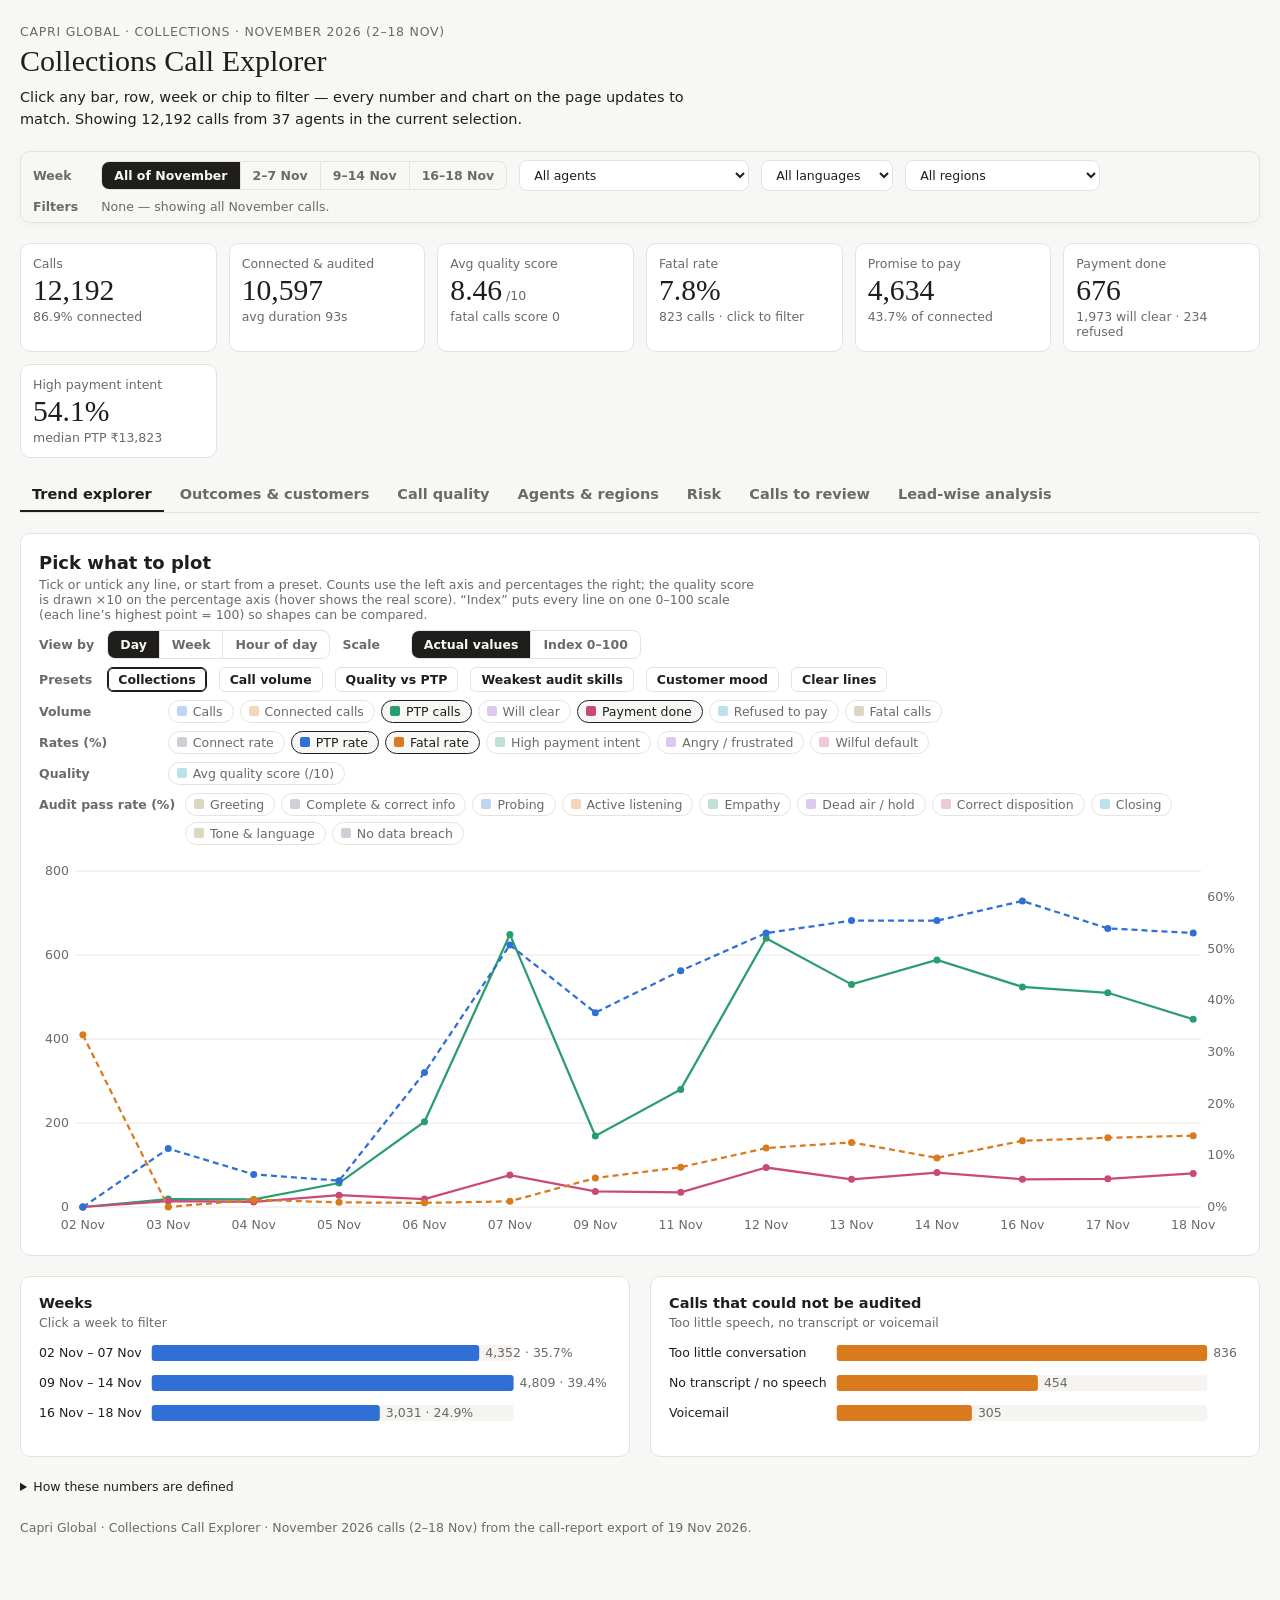
==== index.html @ de91ff83 "Add Capri Global Collections Call Explorer" ====
<!doctype html>
<html lang="en-IN">
<head>
<meta charset="utf-8">
<meta name="viewport" content="width=device-width, initial-scale=1, viewport-fit=cover">
<title>Capri Global – Collections Call Explorer (Nov 2026)</title>
<link rel="icon" href="data:image/svg+xml,<svg xmlns=%22http://www.w3.org/2000/svg%22 viewBox=%220 0 100 100%22><text y=%22.9em%22 font-size=%2290%22>📞</text></svg>">
<link rel="stylesheet" href="theme.css">
<link rel="stylesheet" href="styles.css">
</head>
<body>
<div id="dash-root">
<div class="cg">
<header class="cg-head" id="top">
  <div class="cg-eyebrow">Capri Global · Collections · November 2026 (2–18 Nov)</div>
  <h1 class="cg-title">Collections Call Explorer</h1>
  <p class="cg-lede" id="lede">Click any bar, row, week or chip to filter — every number and chart on the page updates to match. Showing <span class="dash-skeleton" data-draw="val" data-source="kpis" data-field="calls" data-fmt="int" data-row="0"></span> calls from <span class="dash-skeleton" data-draw="val" data-source="kpis" data-field="agents" data-fmt="int" data-row="0"></span> agents in the current selection.</p>
</header>

<div class="cg-filters" id="filters">
  <div class="cg-frow">
    <span class="cg-flabel">Week</span>
    <div class="cg-seg" role="group" aria-label="Week" data-seg="week"><button type="button" data-v="" aria-pressed="false">All of November</button><button type="button" data-v="02 Nov – 07 Nov" aria-pressed="false">2–7 Nov</button><button type="button" data-v="09 Nov – 14 Nov" aria-pressed="false">9–14 Nov</button><button type="button" data-v="16 Nov – 18 Nov" aria-pressed="false">16–18 Nov</button></div>
    <select class="dash-select" data-draw="opts" data-dim="agent" data-all="All agents" data-source="options" aria-label="Agent"></select>
    <select class="dash-select" data-draw="opts" data-dim="lang" data-all="All languages" data-source="options" aria-label="Language"></select>
    <select class="dash-select" data-draw="opts" data-dim="region" data-all="All regions" data-source="options" aria-label="Region"></select>
  </div>
  <div class="cg-frow cg-active" id="active-filters">
    <span class="cg-flabel">Filters</span>
    <span class="cg-nofilter">None — showing all November calls.</span>
    <span class="cg-chips" data-draw="chips"></span>
    <button type="button" class="cg-linkbtn" data-clear hidden>Clear all</button>
  </div>
</div>

<div class="cg-kpis" id="kpis">
  <div class="cg-kpi" id="k-calls"><span class="cg-kpi-l">Calls</span><span class="cg-kpi-v"><span class="dash-skeleton" data-draw="val" data-source="kpis" data-field="calls" data-fmt="int" data-row="0"></span></span><span class="cg-kpi-s"><span class="dash-skeleton" data-draw="val" data-source="kpis" data-field="connect_rate" data-fmt="pct" data-row="0"></span> connected</span></div>
  <div class="cg-kpi" id="k-conn"><span class="cg-kpi-l">Connected &amp; audited</span><span class="cg-kpi-v"><span class="dash-skeleton" data-draw="val" data-source="kpis" data-field="connected" data-fmt="int" data-row="0"></span></span><span class="cg-kpi-s">avg duration <span class="dash-skeleton" data-draw="val" data-source="kpis" data-field="avg_duration_sec" data-fmt="sec" data-row="0"></span></span></div>
  <div class="cg-kpi" id="k-score"><span class="cg-kpi-l">Avg quality score</span><span class="cg-kpi-v"><span class="dash-skeleton" data-draw="val" data-source="kpis" data-field="avg_score" data-fmt="score" data-row="0"></span><small> /10</small></span><span class="cg-kpi-s">fatal calls score 0</span></div>
  <button class="cg-kpi" id="k-fatal" data-toggle-flag="f_fatal" type="button" aria-pressed="false"><span class="cg-kpi-l">Fatal rate</span><span class="cg-kpi-v"><span class="dash-skeleton" data-draw="val" data-source="kpis" data-field="fatal_rate" data-fmt="pct" data-row="0"></span></span><span class="cg-kpi-s"><span class="dash-skeleton" data-draw="val" data-source="kpis" data-field="fatal_calls" data-fmt="int" data-row="0"></span> calls · click to filter</span></button>
  <div class="cg-kpi" id="k-ptp"><span class="cg-kpi-l">Promise to pay</span><span class="cg-kpi-v"><span class="dash-skeleton" data-draw="val" data-source="kpis" data-field="ptp_calls" data-fmt="int" data-row="0"></span></span><span class="cg-kpi-s"><span class="dash-skeleton" data-draw="val" data-source="kpis" data-field="ptp_rate" data-fmt="pct" data-row="0"></span> of connected</span></div>
  <div class="cg-kpi" id="k-paid"><span class="cg-kpi-l">Payment done</span><span class="cg-kpi-v"><span class="dash-skeleton" data-draw="val" data-source="kpis" data-field="payment_done" data-fmt="int" data-row="0"></span></span><span class="cg-kpi-s"><span class="dash-skeleton" data-draw="val" data-source="kpis" data-field="will_clear" data-fmt="int" data-row="0"></span> will clear · <span class="dash-skeleton" data-draw="val" data-source="kpis" data-field="refused" data-fmt="int" data-row="0"></span> refused</span></div>
  <div class="cg-kpi" id="k-intent"><span class="cg-kpi-l">High payment intent</span><span class="cg-kpi-v"><span class="dash-skeleton" data-draw="val" data-source="kpis" data-field="high_intent_pct" data-fmt="pct" data-row="0"></span></span><span class="cg-kpi-s">median PTP <span class="dash-skeleton" data-draw="val" data-source="kpis" data-field="median_ptp_amount" data-fmt="inr" data-row="0"></span></span></div>
</div>

<nav class="cg-tabs" role="tablist" aria-label="Explorer sections">
  <button class="cg-tab" role="tab" aria-controls="trend" aria-selected="true">Trend explorer</button>
  <button class="cg-tab" role="tab" aria-controls="customers" aria-selected="false">Outcomes &amp; customers</button>
  <button class="cg-tab" role="tab" aria-controls="quality" aria-selected="false">Call quality</button>
  <button class="cg-tab" role="tab" aria-controls="agents" aria-selected="false">Agents &amp; regions</button>
  <button class="cg-tab" role="tab" aria-controls="risk" aria-selected="false">Risk</button>
  <button class="cg-tab" role="tab" aria-controls="calls" aria-selected="false">Calls to review</button>
  <button class="cg-tab" role="tab" aria-controls="leads" aria-selected="false">Lead-wise analysis</button>
</nav>

<section class="cg-sec" id="trend" role="tabpanel">
  <div class="cg-card" id="trend-card">
    <h2 class="cg-h2">Pick what to plot</h2>
    <p class="cg-sub">Tick or untick any line, or start from a preset. Counts use the left axis and percentages the right; the quality score is drawn ×10 on the percentage axis (hover shows the real score). “Index” puts every line on one 0–100 scale (each line’s highest point = 100) so shapes can be compared.</p>
    <div class="cg-ctl">
      <span class="cg-flabel">View by</span><div class="cg-seg" role="group" aria-label="View by" data-seg="grain"><button type="button" data-v="day" aria-pressed="false">Day</button><button type="button" data-v="week" aria-pressed="false">Week</button><button type="button" data-v="hour" aria-pressed="false">Hour of day</button></div>
      <span class="cg-flabel">Scale</span><div class="cg-seg" role="group" aria-label="Scale" data-seg="scale"><button type="button" data-v="actual" aria-pressed="false">Actual values</button><button type="button" data-v="index" aria-pressed="false">Index 0–100</button></div>
    </div>
    <div class="cg-presets" id="presets">
      <span class="cg-flabel">Presets</span>
      <button type="button" class="cg-linkbtn" data-preset="collections" aria-pressed="true">Collections</button>
      <button type="button" class="cg-linkbtn" data-preset="volume" aria-pressed="false">Call volume</button>
      <button type="button" class="cg-linkbtn" data-preset="quality" aria-pressed="false">Quality vs PTP</button>
      <button type="button" class="cg-linkbtn" data-preset="softskills" aria-pressed="false">Weakest audit skills</button>
      <button type="button" class="cg-linkbtn" data-preset="customer" aria-pressed="false">Customer mood</button>
      <button type="button" class="cg-linkbtn" data-preset="" aria-pressed="false">Clear lines</button>
    </div>
    <div class="cg-toggles" id="series">
<div class="cg-tg"><b>Volume</b><div class="cg-tg-items"><label class="cg-tgl"><input type="checkbox" data-s="calls"><i class="cg-sw" data-s="calls"></i>Calls</label><label class="cg-tgl"><input type="checkbox" data-s="connected"><i class="cg-sw" data-s="connected"></i>Connected calls</label><label class="cg-tgl on"><input type="checkbox" data-s="ptp_calls" checked><i class="cg-sw" data-s="ptp_calls"></i>PTP calls</label><label class="cg-tgl"><input type="checkbox" data-s="will_clear"><i class="cg-sw" data-s="will_clear"></i>Will clear</label><label class="cg-tgl on"><input type="checkbox" data-s="payment_done" checked><i class="cg-sw" data-s="payment_done"></i>Payment done</label><label class="cg-tgl"><input type="checkbox" data-s="refused"><i class="cg-sw" data-s="refused"></i>Refused to pay</label><label class="cg-tgl"><input type="checkbox" data-s="fatal_calls"><i class="cg-sw" data-s="fatal_calls"></i>Fatal calls</label></div></div>
<div class="cg-tg"><b>Rates (%)</b><div class="cg-tg-items"><label class="cg-tgl"><input type="checkbox" data-s="connect_rate"><i class="cg-sw" data-s="connect_rate"></i>Connect rate</label><label class="cg-tgl on"><input type="checkbox" data-s="ptp_rate" checked><i class="cg-sw" data-s="ptp_rate"></i>PTP rate</label><label class="cg-tgl on"><input type="checkbox" data-s="fatal_rate" checked><i class="cg-sw" data-s="fatal_rate"></i>Fatal rate</label><label class="cg-tgl"><input type="checkbox" data-s="high_intent_pct"><i class="cg-sw" data-s="high_intent_pct"></i>High payment intent</label><label class="cg-tgl"><input type="checkbox" data-s="angry_pct"><i class="cg-sw" data-s="angry_pct"></i>Angry / frustrated</label><label class="cg-tgl"><input type="checkbox" data-s="wilful_pct"><i class="cg-sw" data-s="wilful_pct"></i>Wilful default</label></div></div>
<div class="cg-tg"><b>Quality</b><div class="cg-tg-items"><label class="cg-tgl"><input type="checkbox" data-s="avg_score"><i class="cg-sw" data-s="avg_score"></i>Avg quality score (/10)</label></div></div>
<div class="cg-tg"><b>Audit pass rate (%)</b><div class="cg-tg-items"><label class="cg-tgl"><input type="checkbox" data-s="p_greet"><i class="cg-sw" data-s="p_greet"></i>Greeting</label><label class="cg-tgl"><input type="checkbox" data-s="p_info"><i class="cg-sw" data-s="p_info"></i>Complete &amp; correct info</label><label class="cg-tgl"><input type="checkbox" data-s="p_probe"><i class="cg-sw" data-s="p_probe"></i>Probing</label><label class="cg-tgl"><input type="checkbox" data-s="p_listen"><i class="cg-sw" data-s="p_listen"></i>Active listening</label><label class="cg-tgl"><input type="checkbox" data-s="p_empathy"><i class="cg-sw" data-s="p_empathy"></i>Empathy</label><label class="cg-tgl"><input type="checkbox" data-s="p_hold"><i class="cg-sw" data-s="p_hold"></i>Dead air / hold</label><label class="cg-tgl"><input type="checkbox" data-s="p_dispo"><i class="cg-sw" data-s="p_dispo"></i>Correct disposition</label><label class="cg-tgl"><input type="checkbox" data-s="p_closing"><i class="cg-sw" data-s="p_closing"></i>Closing</label><label class="cg-tgl"><input type="checkbox" data-s="p_tone"><i class="cg-sw" data-s="p_tone"></i>Tone &amp; language</label><label class="cg-tgl"><input type="checkbox" data-s="p_datasec"><i class="cg-sw" data-s="p_datasec"></i>No data breach</label></div></div>
    </div>
    <div class="cg-chart cg-xl" data-draw="trend" data-source="trend" style="min-height:380px"></div>
  </div>
  <div class="cg-grid2">
    <div class="cg-card" id="c-week"><h3 class="cg-h3">Weeks</h3><p class=cg-sub>Click a week to filter</p><div class="cg-chart" style="min-height:100px" data-draw="cbar" data-source="by_week" data-dim="week" data-sort="key" data-mgroup="bm" data-aria="Bar chart by week"></div></div>
    <div class="cg-card" id="c-unanalysed"><h3 class="cg-h3">Calls that could not be audited</h3><p class=cg-sub>Too little speech, no transcript or voicemail</p><div class="cg-chart" style="min-height:100px" data-draw="cbar" data-source="unanalysed" data-dim="none" data-label="reason" data-key="reason" data-share="no" data-tip="calls:int:Calls" data-color="1" data-aria="Bar chart of unanalysable calls"></div></div>
  </div>
</section>

<section class="cg-sec" id="customers" role="tabpanel" hidden>
  <div class="cg-ctl"><span class="cg-flabel">Show bars as</span><div class="cg-seg" role="group" aria-label="Measure" data-seg="bm"><button type="button" data-v="calls" aria-pressed="false">Calls</button><button type="button" data-v="ptp_rate" aria-pressed="false">PTP rate</button><button type="button" data-v="fatal_rate" aria-pressed="false">Fatal rate</button><button type="button" data-v="avg_score" aria-pressed="false">Avg score</button></div><span class="cg-hint">Click a bar to filter the whole page by it; click again to clear.</span></div>
  <div class="cg-grid2">
    <div class="cg-card" id="c-outcome"><h3 class="cg-h3">Call outcome</h3><p class=cg-sub>What happened on connected calls</p><div class="cg-chart" style="min-height:300px" data-draw="cbar" data-source="by_outcome" data-dim="outcome" data-mgroup="bm" data-limit="14" data-aria="Bar chart of call outcomes"></div></div>
    <div class="cg-card" id="c-intent"><h3 class="cg-h3">Willingness to pay</h3><p class=cg-sub>Payment intent</p><div class="cg-chart" style="min-height:150px" data-draw="cbar" data-source="by_intent" data-dim="intent" data-mgroup="bm" data-aria="Bar chart of payment intent"></div></div>
    <div class="cg-card" id="c-cap"><h3 class="cg-h3">Ability to pay</h3><p class=cg-sub>Payment capability</p><div class="cg-chart" style="min-height:150px" data-draw="cbar" data-source="by_cap" data-dim="cap" data-mgroup="bm" data-color="1" data-aria="Bar chart of payment capability"></div></div>
    <div class="cg-card" id="c-sent"><h3 class="cg-h3">Customer sentiment</h3><div class="cg-chart" style="min-height:260px" data-draw="cbar" data-source="by_sent" data-dim="sent" data-mgroup="bm" data-color="2" data-aria="Bar chart of customer sentiment"></div></div>
    <div class="cg-card" id="c-reason"><h3 class="cg-h3">Reason for non-payment</h3><p class=cg-sub>Main category</p><div class="cg-chart" style="min-height:190px" data-draw="cbar" data-source="by_reason" data-dim="reason" data-mgroup="bm" data-aria="Bar chart of non-payment reasons"></div></div>
    <div class="cg-card" id="c-rsub"><h3 class="cg-h3">Specific reason given</h3><div class="cg-chart" style="min-height:330px" data-draw="cbar" data-source="by_rsub" data-dim="rsub" data-mgroup="bm" data-color="1" data-limit="12" data-aria="Bar chart of specific reasons"></div></div>
    <div class="cg-card" id="c-lang"><h3 class="cg-h3">Language</h3><div class="cg-chart" style="min-height:120px" data-draw="cbar" data-source="by_lang" data-dim="lang" data-mgroup="bm" data-color="3" data-aria="Bar chart by language"></div></div>
  </div>
</section>

<section class="cg-sec" id="quality" role="tabpanel" hidden>
  <div class="cg-card" id="c-params"><h3 class="cg-h3">Audit parameter pass rate</h3><p class=cg-sub>Click a parameter to see only the calls that failed it — then open “Calls to review” to listen to them. Green ≥ 90%, amber 75–90%, red &lt; 75%.</p><div class="cg-chart" style="min-height:520px" data-draw="cbar" data-source="by_param" data-dim="param" data-key="param" data-label="parameter" data-measure="pass_rate" data-mfmt="pct" data-mlabel="Pass rate" data-max100="1" data-tone="pass" data-sort="none" data-tip="pass_rate:pct:Pass rate,assessed:int:Assessed,failed:int:Failed,fatal:int:Fatal" data-aria="Bar chart of audit parameter pass rates"></div></div>
  <div class="cg-card" id="c-fatalp"><h3 class="cg-h3">Fatal marks by parameter</h3><div class="cg-chart" style="min-height:120px" data-draw="cbar" data-source="by_param" data-dim="param" data-key="param" data-label="parameter" data-measure="fatal" data-mfmt="int" data-mlabel="Fatal marks" data-color="bad" data-limit="6" data-tip="fatal:int:Fatal marks,assessed:int:Assessed" data-aria="Bar chart of fatal marks by parameter"></div></div>
</section>

<section class="cg-sec" id="agents" role="tabpanel" hidden>
  <div class="cg-ctl"><span class="cg-flabel">Rank by</span><div class="cg-seg" role="group" aria-label="Measure" data-seg="am"><button type="button" data-v="calls" aria-pressed="false">Calls</button><button type="button" data-v="ptp_rate" aria-pressed="false">PTP rate</button><button type="button" data-v="fatal_rate" aria-pressed="false">Fatal rate</button><button type="button" data-v="avg_score" aria-pressed="false">Avg score</button></div><span class="cg-hint">Rates only rank agents and regions with at least 30 connected calls.</span></div>
  <div class="cg-grid2">
    <div class="cg-card" id="c-agents"><h3 class="cg-h3">Agents — top 15</h3><p class=cg-sub>Click an agent to filter</p><div class="cg-chart" style="min-height:440px" data-draw="cbar" data-source="by_agent" data-dim="agent" data-mgroup="am" data-limit="15" data-minconn="30" data-aria="Bar chart of agents"></div></div>
    <div class="cg-card" id="c-regions"><h3 class="cg-h3">Regions — top 15</h3><p class=cg-sub>Click a region to filter</p><div class="cg-chart" style="min-height:440px" data-draw="cbar" data-source="by_region" data-dim="region" data-mgroup="am" data-limit="15" data-minconn="30" data-color="1" data-aria="Bar chart of regions"></div></div>
  </div>
  <div class="cg-card" id="t-agents">
    <h3 class="cg-h3">Agent scorecard</h3>
    <p class="cg-sub">Click a heading to sort, a row to filter the page to that agent</p>
    <div class="cg-scroll cg-tall">
      <table class="cg-table cg-sortable" data-source="by_agent" data-row-key="agent" data-dim="agent">
        <thead><tr><th data-field="agent" aria-sort="none">Agent</th><th class="cg-num" data-field="calls" data-fmt="int" aria-sort="descending">Calls</th><th class="cg-num" data-field="connected" data-fmt="int" aria-sort="none">Connected</th><th class="cg-num" data-field="avg_score" data-fmt="score" data-tone="score" aria-sort="none">Avg score</th><th class="cg-num" data-field="fatal_rate" data-fmt="pct" data-tone="fatal" aria-sort="none">Fatal rate</th><th class="cg-num" data-field="ptp_rate" data-fmt="pct" aria-sort="none">PTP rate</th></tr></thead>
        <tbody data-draw="tbl"></tbody>
      </table>
    </div>
  </div>
</section>

<section class="cg-sec" id="risk" role="tabpanel" hidden>
  <div class="cg-card" id="c-flags"><h3 class="cg-h3">Risk and compliance flags</h3><p class=cg-sub>Calls flagged · share of connected calls. Click a flag to see only those calls.</p><div class="cg-chart" style="min-height:370px" data-draw="cbar" data-source="by_flag" data-dim="flag" data-key="flag" data-label="label" data-tip="calls:int:Calls,share:pct:Share of connected" data-color="bad" data-aria="Bar chart of risk flags"></div></div>
  <p class="cg-note" id="risk-note">Threats, agent profanity and data-security breaches are zero-tolerance items. Pick one here, then open <button type="button" class="cg-inline" data-goto="calls">Calls to review</button> for the call links.</p>
</section>

<section class="cg-sec" id="calls" role="tabpanel" hidden>
  <div class="cg-card" id="t-calls">
    <h2 class="cg-h2">Calls to review</h2>
    <p class="cg-sub">Up to 200 connected calls in the current selection — fatal calls first, then lowest score. The call ID opens the call in Greylabs.</p>
    <div class="cg-scroll cg-tall">
      <table class="cg-table cg-sortable" data-source="call_list" data-row-key="id">
        <thead><tr><th data-field="id" data-fmt="link" aria-sort="none">Call</th><th data-field="date" data-fmt="date" aria-sort="none">Date</th><th data-field="hour" aria-sort="none">Hour</th><th data-field="agent" aria-sort="none">Agent</th><th data-field="outcome" aria-sort="none">Outcome</th><th class="cg-num" data-field="score" data-fmt="score" data-tone="score" aria-sort="none">Score</th><th data-field="fatal_on" data-wrap="1" aria-sort="none">Fatal on</th><th data-field="failed_on" data-wrap="1" aria-sort="none">Also failed</th><th class="cg-num" data-field="dur" data-fmt="sec" aria-sort="none">Duration</th></tr></thead>
        <tbody data-draw="tbl"></tbody>
      </table>
    </div>
  </div>
</section>

<section class="cg-sec" id="leads" role="tabpanel" hidden>
  <p class="cg-sub" id="leads-intro">A lead is one loan account. Each lead’s November calls are combined to show how far it got — reached, promised to pay, paid — and how many calls it took. The page filters at the top (week, agent, language, outcome and so on) still apply; clicks on this tab filter the leads further.</p>
  <div class="cg-frow cg-active" id="lead-filters">
    <span class="cg-flabel">Lead filters</span>
    <span class="cg-lnofilter cg-hint">None — click a bar below to filter leads.</span>
    <span class="cg-chips" data-draw="lchips"></span>
    <button type="button" class="cg-linkbtn" data-lclear hidden>Clear lead filters</button>
  </div>
  <div class="cg-kpis" id="lead-kpis">
    <div class="cg-kpi" id="lk-leads"><span class="cg-kpi-l">Leads called</span><span class="cg-kpi-v"><span class="dash-skeleton" data-draw="val" data-source="lead_kpis" data-field="leads" data-fmt="int" data-row="0"></span></span><span class="cg-kpi-s"><span class="dash-skeleton" data-draw="val" data-source="lead_kpis" data-field="calls_per_lead" data-fmt="dec2" data-row="0"></span> calls per lead</span></div>
    <div class="cg-kpi" id="lk-reached"><span class="cg-kpi-l">Leads reached</span><span class="cg-kpi-v"><span class="dash-skeleton" data-draw="val" data-source="lead_kpis" data-field="reached" data-fmt="int" data-row="0"></span></span><span class="cg-kpi-s"><span class="dash-skeleton" data-draw="val" data-source="lead_kpis" data-field="reached_pct" data-fmt="pct" data-row="0"></span> of leads · first reached on call <span class="dash-skeleton" data-draw="val" data-source="lead_kpis" data-field="calls_to_connect" data-fmt="dec2" data-row="0"></span> on average</span></div>
    <div class="cg-kpi" id="lk-promised"><span class="cg-kpi-l">Promised to pay / will clear</span><span class="cg-kpi-v"><span class="dash-skeleton" data-draw="val" data-source="lead_kpis" data-field="promised" data-fmt="int" data-row="0"></span></span><span class="cg-kpi-s"><span class="dash-skeleton" data-draw="val" data-source="lead_kpis" data-field="promised_pct" data-fmt="pct" data-row="0"></span> of leads</span></div>
    <div class="cg-kpi" id="lk-paid"><span class="cg-kpi-l">Leads paid</span><span class="cg-kpi-v"><span class="dash-skeleton" data-draw="val" data-source="lead_kpis" data-field="paid" data-fmt="int" data-row="0"></span></span><span class="cg-kpi-s"><span class="dash-skeleton" data-draw="val" data-source="lead_kpis" data-field="paid_pct" data-fmt="pct" data-row="0"></span> of leads</span></div>
    <div class="cg-kpi" id="lk-multi"><span class="cg-kpi-l">Handled by 2+ agents</span><span class="cg-kpi-v"><span class="dash-skeleton" data-draw="val" data-source="lead_kpis" data-field="multi_agent_pct" data-fmt="pct" data-row="0"></span></span><span class="cg-kpi-s">of leads</span></div>
  </div>
  <div class="cg-grid2">
    <div class="cg-card" id="l-funnel"><h3 class="cg-h3">Lead funnel</h3><p class=cg-sub>Leads reaching each stage at least once in November</p><div class="cg-chart" style="min-height:130px" data-draw="lbar" data-source="lead_funnel" data-key="stage" data-label="stage" data-measure="leads" data-tip="leads" data-color="ok" data-aria="Bar chart of the lead funnel"></div></div>
    <div class="cg-card" id="l-status"><h3 class="cg-h3">Best outcome reached per lead</h3><p class=cg-sub>Paid beats promised, which beats will clear, and so on. Click to filter leads.</p><div class="cg-chart" style="min-height:220px" data-draw="lbar" data-source="lead_by_status" data-dim="lstatus" data-key="status" data-aria="Bar chart of leads by best outcome"></div></div>
  </div>
  <div class="cg-ctl"><span class="cg-flabel">Show bars as</span><div class="cg-seg" role="group" aria-label="Lead measure" data-lseg><button type="button" data-v="leads" aria-pressed="true">Leads</button><button type="button" data-v="reached_pct" aria-pressed="false">% reached</button><button type="button" data-v="promised_pct" aria-pressed="false">% promised</button><button type="button" data-v="paid_pct" aria-pressed="false">% paid</button><button type="button" data-v="calls_per_lead" aria-pressed="false">Calls per lead</button></div><span class="cg-hint">Click any bar to filter the leads; click again to clear.</span></div>
  <div class="cg-grid2">
    <div class="cg-card" id="l-att"><h3 class="cg-h3">Calls per lead</h3><p class=cg-sub>How many times each lead was called</p><div class="cg-chart" style="min-height:160px" data-draw="lbar" data-source="lead_by_attempts" data-dim="latt" data-key="attempts" data-aria="Bar chart of leads by number of calls"></div></div>
    <div class="cg-card" id="l-prod"><h3 class="cg-h3">Product</h3><p class=cg-sub>Deal category on the loan</p><div class="cg-chart" style="min-height:220px" data-draw="lbar" data-source="lead_by_product" data-dim="lprod" data-key="product" data-color="1" data-aria="Bar chart of leads by product"></div></div>
    <div class="cg-card" id="l-emi"><h3 class="cg-h3">EMI amount</h3><div class="cg-chart" style="min-height:190px" data-draw="lbar" data-source="lead_by_emi_band" data-dim="lemi" data-key="emi_band" data-color="2" data-aria="Bar chart of leads by EMI band"></div></div>
    <div class="cg-card" id="l-cycle"><h3 class="cg-h3">EMI cycle</h3><p class=cg-sub>Due-date cycle of the loan</p><div class="cg-chart" style="min-height:100px" data-draw="lbar" data-source="lead_by_cycle" data-dim="lcycle" data-key="cycle" data-color="3" data-aria="Bar chart of leads by EMI cycle"></div></div>
  </div>
  <div class="cg-card" id="t-leads">
    <h3 class="cg-h3">Lead list</h3>
    <p class="cg-sub">Up to 300 leads in the selection, most-called first. Click a heading to sort.</p>
    <div class="cg-scroll cg-tall">
      <table class="cg-table cg-sortable" data-source="lead_list" data-row-key="lan">
        <thead><tr><th data-field="lan" aria-sort="none">Loan account</th><th data-field="prod" aria-sort="none">Product</th><th class="cg-num" data-field="emi" data-fmt="inr" aria-sort="none">EMI</th><th class="cg-num" data-field="calls" data-fmt="int" aria-sort="descending">Calls</th><th class="cg-num" data-field="connected" data-fmt="int" aria-sort="none">Connected</th><th class="cg-num" data-field="agents" data-fmt="int" aria-sort="none">Agents</th><th data-field="first_date" data-fmt="date" aria-sort="none">First call</th><th data-field="last_date" data-fmt="date" aria-sort="none">Last call</th><th data-field="best" aria-sort="none">Best outcome</th><th data-field="latest_outcome" aria-sort="none">Latest outcome</th><th data-field="latest_intent" aria-sort="none">Latest intent</th><th class="cg-num" data-field="ptp_amount" data-fmt="inr" aria-sort="none">PTP amount</th></tr></thead>
        <tbody data-draw="tbl"></tbody>
      </table>
    </div>
  </div>
</section>

<details class="cg-defs" id="definitions">
  <summary>How these numbers are defined</summary>
  <p><b>Connected &amp; audited</b> calls had enough conversation for the AI audit; all rates are a share of these. <b>Quality score</b> is the audit’s normalised score out of 10, and a call with any fatal error scores 0. <b>PTP</b> counts outcomes Promise To Pay, Penal PTP and NACH PTP; the median PTP amount uses PTP calls with an amount captured. A breakdown chart ignores its own filter, so you can always see and switch between its options. Data: November 2026 calls (2–18 Nov) from the call-report export of 19 Nov 2026.</p>
</details>
</div>
<p class="cg-foot">Capri Global · Collections Call Explorer · November 2026 calls (2–18 Nov) from the call-report export of 19 Nov 2026.</p>
</div>
<script src="d3.min.js"></script>
<script src="data.js"></script>
<script>window.CG_CONFIG = { params: {"week": "", "agent": "", "lang": "", "region": "", "outcome": "", "intent": "", "cap": "", "reason": "", "rsub": "", "sent": "", "flag": "", "param": "", "lstatus": "", "latt": "", "lprod": "", "lemi": "", "lcycle": ""}, datasets: { calls: { data: window.CG_DATA } } };</script>
<script src="dash-shim.js"></script>
<script src="loaders.js"></script>
<script src="calcs.js"></script>
<script src="ui.js"></script>
<script src="leads_calcs.js"></script>
<script src="leads_ui.js"></script>
</body>
</html>
---- theme.css ----
/* Standalone theme: the colour, type and spacing tokens the explorer's styles use. Light and dark. */
:root {
  color-scheme: light;
  --font-anthropic-sans: "Inter", system-ui, -apple-system, "Segoe UI", Roboto, Arial, sans-serif;
  --font-anthropic-serif: Georgia, "Times New Roman", serif;
  --color-bg: #f7f7f5; --color-panel: #ffffff; --color-fg: #1f1e1d; --color-fg-muted: #6b6a66; --color-border-line: #e5e3dd;
  --color-ok: #1f7a4d; --color-warn: #a86207; --color-bad: #c0392b;
  --cds-text-secondary: #6b6a66; --cds-chart-grid: #e8e6e0; --cds-chart-reference: #8a8883;
  --cds-surface-popover: #ffffff; --cds-border: #dcd9d2; --cds-shadow-popover: 0 6px 24px rgba(0,0,0,.12);
  --cds-gap-xs: 4px; --cds-gap-sm: 8px; --cds-gap-md: 12px; --cds-gap-lg: 20px;
  --cds-pad-sm: 8px; --cds-pad-md: 12px; --cds-pad-lg: 18px; --cds-radius: 10px;
  --cds-font-size-caption: 12.5px; --cds-font-size-body: 14.5px; --cds-font-size-heading: 18px; --cds-font-size-title: 30px;
  --cds-font-weight-medium: 600;
  --cg-s1: #2f6fd6; --cg-s2: #d97a1e; --cg-s3: #2a9d6f; --cg-s4: #8a4fc7; --cg-s5: #c94a7a; --cg-s6: #1f9bb5; --cg-s7: #8c7a2e; --cg-s8: #5b6577;
}
@media (prefers-color-scheme: dark) {
  :root {
    color-scheme: dark;
    --color-bg: #1a1a19; --color-panel: #242422; --color-fg: #ecebe7; --color-fg-muted: #a3a19b; --color-border-line: #3a3936;
    --color-ok: #4cc38a; --color-warn: #e6a23c; --color-bad: #f07167;
    --cds-text-secondary: #a3a19b; --cds-chart-grid: #3a3936; --cds-chart-reference: #8f8d87;
    --cds-surface-popover: #2c2c2a; --cds-border: #45443f; --cds-shadow-popover: 0 6px 24px rgba(0,0,0,.5);
    --cg-s1: #6f9cff; --cg-s2: #f0a24a; --cg-s3: #4cc38a; --cg-s4: #b38af0; --cg-s5: #ee7aa6; --cg-s6: #4fc3dc; --cg-s7: #d4c06a; --cg-s8: #9aa3b5;
  }
}
html, body { margin: 0; }
body { background: var(--color-bg); color: var(--color-fg); font-family: var(--font-anthropic-sans); font-size: var(--cds-font-size-body); }
#dash-root { max-width: 1280px; margin: 0 auto; padding: 24px 20px 60px; box-sizing: border-box; }
#dash-root *, #dash-root *::before, #dash-root *::after { box-sizing: border-box; }
.dash-skeleton { color: transparent !important; background: linear-gradient(90deg, var(--color-border-line) 25%, var(--color-panel) 50%, var(--color-border-line) 75%); background-size: 200% 100%; animation: cg-sk 1.2s infinite; border-radius: 4px; min-height: 1em; }
.cg-chart.dash-skeleton { min-height: 120px; }
@keyframes cg-sk { to { background-position: -200% 0; } }
.dash-select { font: inherit; font-size: var(--cds-font-size-caption); padding: 6px 10px; border: 1px solid var(--color-border-line); border-radius: 8px; background: var(--color-panel); color: var(--color-fg); max-width: 100%; }
.cg-foot { color: var(--color-fg-muted); font-size: var(--cds-font-size-caption); margin-top: 24px; }
@media (max-width: 520px) { #dash-root { padding: 14px 12px 40px; } }
---- styles.css ----
.cg { font-family: var(--font-anthropic-sans); color: var(--color-fg); display: flex; flex-direction: column; gap: var(--cds-gap-lg); }
.cg-head { display: flex; flex-direction: column; gap: var(--cds-gap-xs); }
.cg-eyebrow { font-size: var(--cds-font-size-caption); color: var(--color-fg-muted); text-transform: uppercase; letter-spacing: .06em; }
.cg-title { font-family: var(--font-anthropic-serif); font-weight: 400; font-size: var(--cds-font-size-title); margin: 0; line-height: 1.2; }
.cg-lede { margin: var(--cds-gap-xs) 0 0; max-width: 75ch; line-height: 1.5; }
.cg-lede .dash-skeleton { display: inline-block; min-width: 4ch; }
.cg-filters { position: sticky; top: env(safe-area-inset-top, 0px); z-index: 4; background: var(--color-bg); border: 1px solid var(--color-border-line); border-radius: var(--cds-radius); padding: var(--cds-pad-sm) var(--cds-pad-md); display: flex; flex-direction: column; gap: var(--cds-gap-sm); box-shadow: 0 2px 10px rgba(0,0,0,.04); }
.cg-frow, .cg-ctl, .cg-presets { display: flex; flex-wrap: wrap; align-items: center; gap: var(--cds-gap-sm) var(--cds-gap-md); }
.cg-ctl, .cg-presets { margin-bottom: var(--cds-gap-sm); }
.cg-flabel { font-size: var(--cds-font-size-caption); color: var(--color-fg-muted); font-weight: var(--cds-font-weight-medium); min-width: 4.5em; }
.cg-hint, .cg-nofilter { font-size: var(--cds-font-size-caption); color: var(--color-fg-muted); }
.cg-filters .dash-select { min-width: 0; max-width: 100%; }
.cg-seg { display: inline-flex; flex-wrap: wrap; border: 1px solid var(--color-border-line); border-radius: 8px; overflow: hidden; }
.cg-seg button { appearance: none; border: 0; background: none; font: inherit; font-size: var(--cds-font-size-caption); font-weight: var(--cds-font-weight-medium); color: var(--color-fg-muted); padding: 6px 12px; cursor: pointer; }
.cg-seg button + button { border-left: 1px solid var(--color-border-line); }
.cg-seg button[aria-pressed="true"] { background: var(--color-fg); color: var(--color-bg); }
.cg-chips { display: inline-flex; flex-wrap: wrap; gap: 6px; }
.cg-chips:empty { display: none; }
.cg-chip { appearance: none; font: inherit; font-size: var(--cds-font-size-caption); border: 1px solid var(--color-fg); background: var(--color-panel); color: var(--color-fg); border-radius: 999px; padding: 3px 10px; cursor: pointer; display: inline-flex; gap: 4px; align-items: center; }
.cg-chip b { font-weight: var(--cds-font-weight-medium); }
.cg-chip .cg-x { margin-left: 4px; color: var(--color-fg-muted); }
.cg-chip:hover .cg-x { color: var(--color-bad); }
.cg-linkbtn { appearance: none; font: inherit; font-size: var(--cds-font-size-caption); font-weight: var(--cds-font-weight-medium); border: 1px solid var(--color-border-line); background: var(--color-panel); color: var(--color-fg); border-radius: 6px; padding: 4px 10px; cursor: pointer; }
.cg-linkbtn[aria-pressed="true"] { border-color: var(--color-fg); box-shadow: inset 0 0 0 1px var(--color-fg); }
.cg-inline { appearance: none; border: 0; background: none; padding: 0; font: inherit; color: inherit; text-decoration: underline; cursor: pointer; }
.cg-kpis { display: grid; grid-template-columns: repeat(auto-fill, minmax(min(100%, 170px), 1fr)); gap: var(--cds-gap-md); }
.cg-kpi { appearance: none; text-align: left; font: inherit; color: inherit; background: var(--color-panel); border: 1px solid var(--color-border-line); border-radius: var(--cds-radius); padding: var(--cds-pad-md); display: flex; flex-direction: column; gap: 2px; }
button.cg-kpi { cursor: pointer; }
button.cg-kpi:hover { border-color: var(--color-bad); }
button.cg-kpi[aria-pressed="true"] { border-color: var(--color-bad); box-shadow: inset 3px 0 0 var(--color-bad); }
.cg-kpi-l { font-size: var(--cds-font-size-caption); color: var(--color-fg-muted); }
.cg-kpi-v { font-family: var(--font-anthropic-serif); font-size: 1.85rem; line-height: 1.15; font-variant-numeric: tabular-nums; }
.cg-kpi-v .dash-skeleton { display: inline-block; min-width: 5ch; }
.cg-kpi-v small { font-family: var(--font-anthropic-sans); font-size: var(--cds-font-size-caption); color: var(--color-fg-muted); }
.cg-kpi-s { font-size: var(--cds-font-size-caption); color: var(--color-fg-muted); }
.cg-tabs { display: flex; gap: var(--cds-gap-xs); overflow-x: auto; border-bottom: 1px solid var(--color-border-line); }
.cg-tab { appearance: none; border: 0; background: none; font: inherit; color: var(--color-fg-muted); padding: var(--cds-pad-sm) var(--cds-pad-md); border-bottom: 2px solid transparent; cursor: pointer; white-space: nowrap; font-weight: var(--cds-font-weight-medium); }
.cg-tab:hover { color: var(--color-fg); }
.cg-tab[aria-selected="true"] { color: var(--color-fg); border-bottom-color: currentColor; }
.cg-sec { display: flex; flex-direction: column; gap: var(--cds-gap-lg); }
.cg-sec[hidden] { display: none; }
.cg-h2 { font-size: var(--cds-font-size-heading); font-weight: var(--cds-font-weight-medium); margin: 0 0 var(--cds-gap-xs); }
.cg-h3 { font-size: var(--cds-font-size-body); font-weight: var(--cds-font-weight-medium); margin: 0 0 var(--cds-gap-xs); }
.cg-sub { font-size: var(--cds-font-size-caption); color: var(--color-fg-muted); margin: 0 0 var(--cds-gap-sm); max-width: 90ch; }
.cg-card { background: var(--color-panel); border: 1px solid var(--color-border-line); border-radius: var(--cds-radius); padding: var(--cds-pad-lg); min-width: 0; }
.cg-grid2 { display: grid; grid-template-columns: repeat(auto-fit, minmax(min(100%, 380px), 1fr)); gap: var(--cds-gap-lg); }
.cg-toggles { display: flex; flex-direction: column; gap: 8px; margin-bottom: var(--cds-gap-md); }
.cg-tg { display: flex; gap: 6px 10px; align-items: flex-start; flex-wrap: wrap; }
.cg-tg > b { font-size: var(--cds-font-size-caption); color: var(--color-fg-muted); font-weight: var(--cds-font-weight-medium); min-width: 9.5em; padding-top: 4px; }
.cg-tg-items { display: flex; flex-wrap: wrap; gap: 6px; flex: 1; min-width: 0; }
.cg-tgl { position: relative; display: inline-flex; align-items: center; gap: 6px; border: 1px solid var(--color-border-line); border-radius: 999px; padding: 3px 10px 3px 8px; font-size: var(--cds-font-size-caption); cursor: pointer; user-select: none; color: var(--color-fg-muted); }
.cg-tgl input { position: absolute; opacity: 0; width: 1px; height: 1px; }
.cg-tgl.on { color: var(--color-fg); border-color: var(--color-fg); background: var(--color-bg); }
.cg-tgl:not(.on) .cg-sw { opacity: .3; }
.cg-tgl:focus-within { outline: 2px solid var(--color-fg); outline-offset: 1px; }
.cg-sw { display: inline-block; width: 10px; height: 10px; border-radius: 2px; flex: none; }
.cg-chart { position: relative; width: 100%; }
.cg-chart svg { display: block; overflow: visible; }
.cg-lab { font-size: var(--cds-font-size-caption); fill: var(--color-fg); }
.cg-lab-on { font-weight: 700; }
.cg-val { font-size: var(--cds-font-size-caption); fill: var(--cds-text-secondary); font-variant-numeric: tabular-nums; }
.cg-axis text { font-size: var(--cds-font-size-caption); fill: var(--cds-text-secondary); }
.cg-grid line { stroke: var(--cds-chart-grid); }
.cg-track { fill: var(--cds-chart-grid); opacity: .45; }
.cg-line { fill: none; stroke-width: 2.25; }
.cg-guide { stroke: var(--cds-chart-reference); stroke-dasharray: 3 3; }
.cg-hit { fill: transparent; }
.cg-hit.cg-click { cursor: pointer; }
.cg-hit.cg-click:hover { fill: var(--cds-chart-grid); fill-opacity: .25; }
.cg-tip { position: absolute; z-index: 5; pointer-events: none; background: var(--cds-surface-popover); border: 1px solid var(--cds-border); box-shadow: var(--cds-shadow-popover); border-radius: var(--cds-radius); padding: var(--cds-pad-sm) var(--cds-pad-md); font-size: var(--cds-font-size-caption); min-width: 170px; max-width: 280px; }
.cg-tip > div { display: flex; align-items: center; gap: 6px; }
.cg-tip > div span { color: var(--cds-text-secondary); flex: 1; }
.cg-tip > div b { font-weight: var(--cds-font-weight-medium); font-variant-numeric: tabular-nums; }
.cg-tip-h { font-weight: var(--cds-font-weight-medium); margin-bottom: 2px; }
.cg-fail { color: var(--color-fg-muted); font-size: var(--cds-font-size-caption); margin: 0; padding: var(--cds-pad-md) 0; }
.cg-scroll { overflow-x: auto; }
.cg-tall { max-height: 560px; overflow-y: auto; }
.cg-table { width: 100%; border-collapse: collapse; font-size: var(--cds-font-size-caption); font-variant-numeric: tabular-nums; }
.cg-table th { text-align: left; font-weight: var(--cds-font-weight-medium); color: var(--color-fg-muted); padding: 6px 10px; border-bottom: 1px solid var(--color-border-line); white-space: nowrap; position: sticky; top: 0; background: var(--color-panel); z-index: 1; }
.cg-table td { padding: 6px 10px; border-bottom: 1px solid var(--color-border-line); white-space: nowrap; }
.cg-table td.cg-wrap { white-space: normal; min-width: 180px; }
.cg-table .cg-num { text-align: right; }
.cg-table tr.cg-click { cursor: pointer; }
.cg-table tr.cg-click:hover td { background: var(--color-bg); }
.cg-table tr.cg-row-on td { background: var(--color-bg); font-weight: var(--cds-font-weight-medium); }
.cg-table tr.cg-row-on td:first-child { box-shadow: inset 3px 0 0 var(--color-fg); }
.cg-sortable th { cursor: pointer; user-select: none; }
.cg-sortable th[aria-sort="ascending"]::after { content: " ▲"; font-size: .8em; }
.cg-sortable th[aria-sort="descending"]::after { content: " ▼"; font-size: .8em; }
.cg-pill { display: inline-block; padding: 1px 8px; border-radius: 999px; font-weight: var(--cds-font-weight-medium); }
.cg-pill.cg-ok { color: var(--color-ok); background: color-mix(in srgb, var(--color-ok) 14%, transparent); }
.cg-pill.cg-warn { color: var(--color-warn); background: color-mix(in srgb, var(--color-warn) 16%, transparent); }
.cg-pill.cg-bad { color: var(--color-bad); background: color-mix(in srgb, var(--color-bad) 14%, transparent); }
.cg-note { border-left: 3px solid var(--color-warn); background: color-mix(in srgb, var(--color-warn) 8%, transparent); padding: var(--cds-pad-md) var(--cds-pad-lg); border-radius: var(--cds-radius); margin: 0; line-height: 1.5; }
.cg-defs { font-size: var(--cds-font-size-caption); color: var(--color-fg-muted); line-height: 1.55; }
.cg-defs summary { cursor: pointer; color: var(--color-fg); }
@media print { .cg-filters { position: static; } .cg-tabs, .cg-toggles, .cg-presets, .cg-ctl { display: none; } .cg-sec + .cg-sec { break-before: page; } .cg-tall { max-height: none; overflow: visible; } }
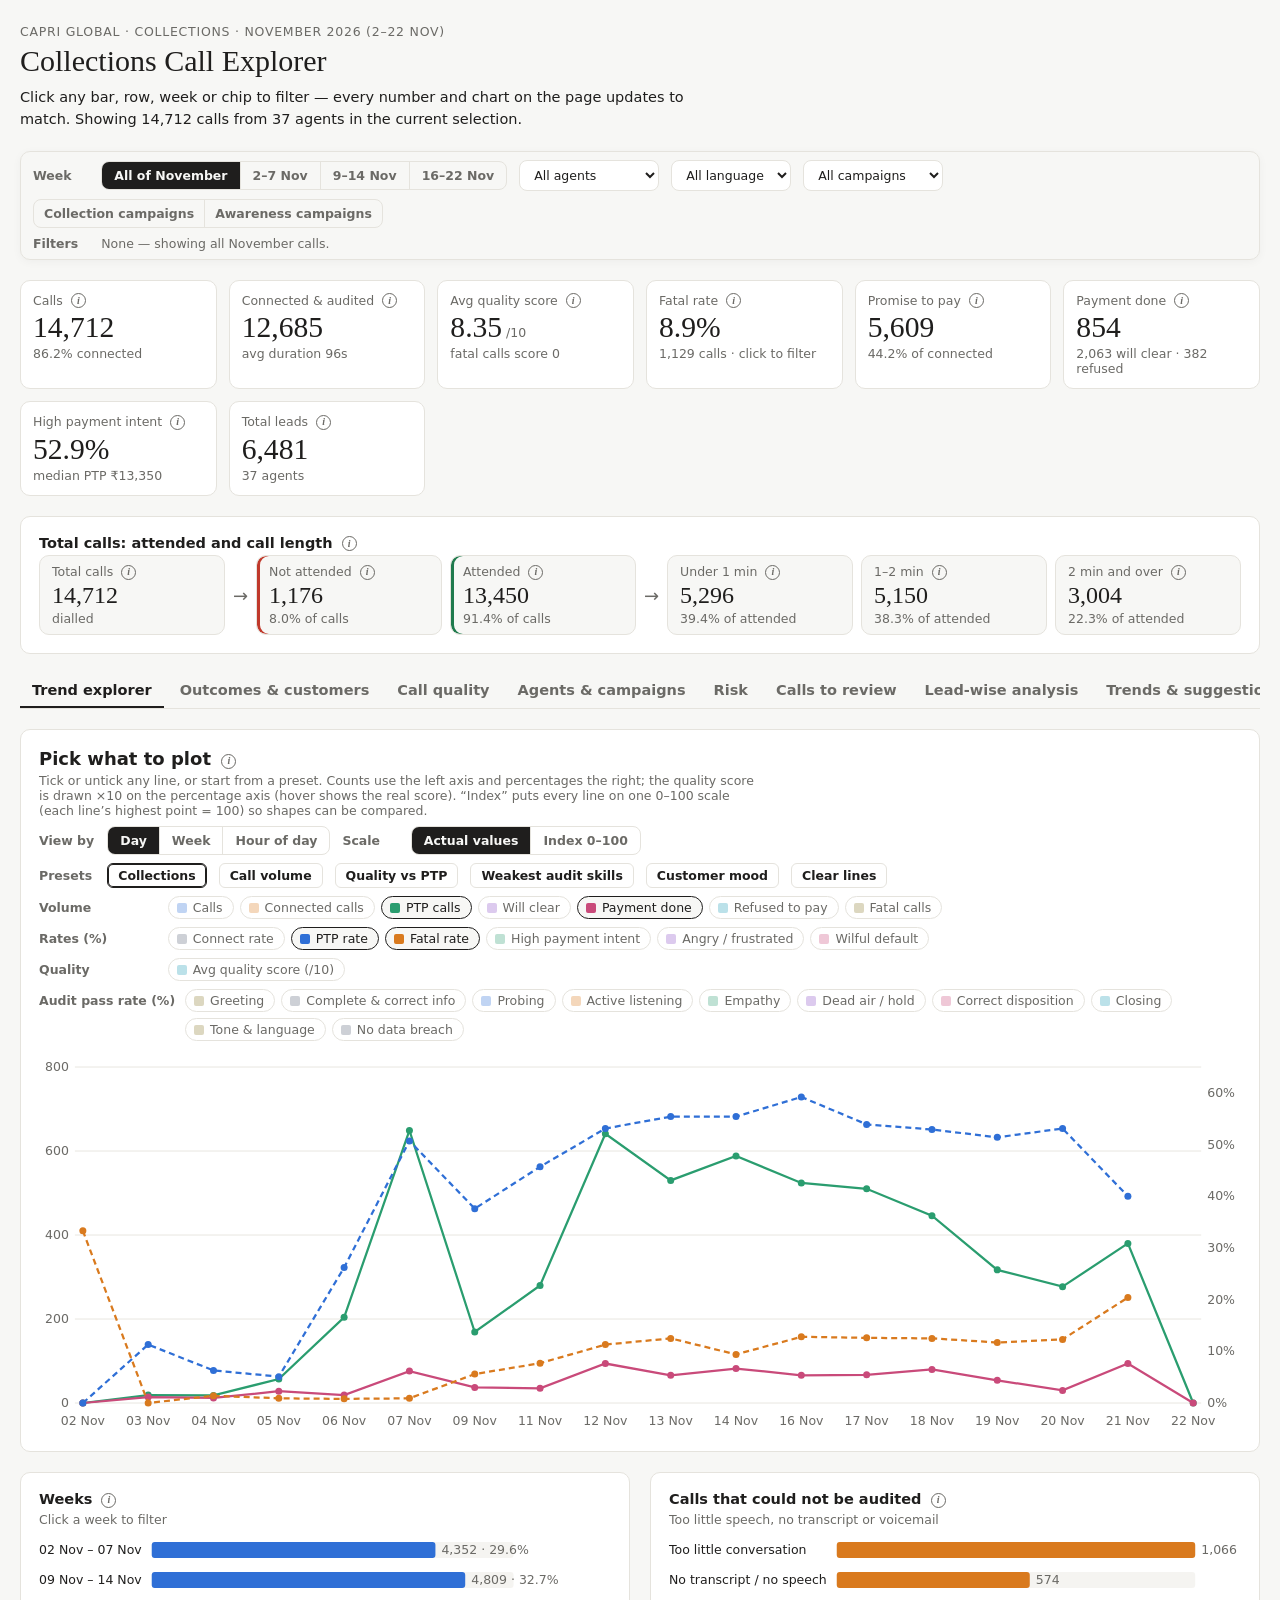
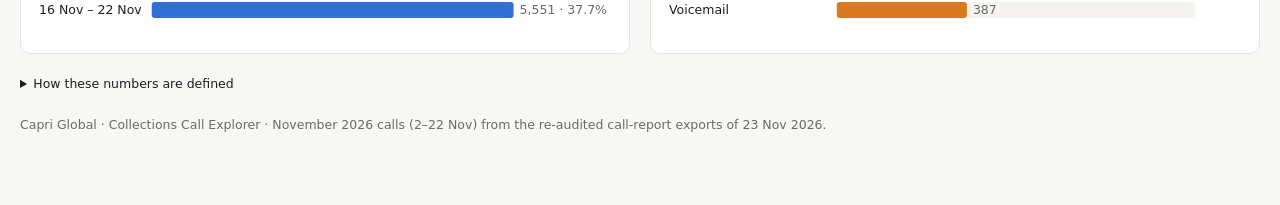
==== commit 6026f938: "Update dashboard with Nov 2-22 data (14,712 calls) and new analytics modules" ====
--- a/index.html
+++ b/index.html
@@ -12,7 +12,7 @@
 <div id="dash-root">
 <div class="cg">
 <header class="cg-head" id="top">
-  <div class="cg-eyebrow">Capri Global · Collections · November 2026 (2–18 Nov)</div>
+  <div class="cg-eyebrow">Capri Global · Collections · November 2026 (2–22 Nov)</div>
   <h1 class="cg-title">Collections Call Explorer</h1>
   <p class="cg-lede" id="lede">Click any bar, row, week or chip to filter — every number and chart on the page updates to match. Showing <span class="dash-skeleton" data-draw="val" data-source="kpis" data-field="calls" data-fmt="int" data-row="0"></span> calls from <span class="dash-skeleton" data-draw="val" data-source="kpis" data-field="agents" data-fmt="int" data-row="0"></span> agents in the current selection.</p>
 </header>
@@ -20,10 +20,11 @@
 <div class="cg-filters" id="filters">
   <div class="cg-frow">
     <span class="cg-flabel">Week</span>
-    <div class="cg-seg" role="group" aria-label="Week" data-seg="week"><button type="button" data-v="" aria-pressed="false">All of November</button><button type="button" data-v="02 Nov – 07 Nov" aria-pressed="false">2–7 Nov</button><button type="button" data-v="09 Nov – 14 Nov" aria-pressed="false">9–14 Nov</button><button type="button" data-v="16 Nov – 18 Nov" aria-pressed="false">16–18 Nov</button></div>
+    <div class="cg-seg" role="group" aria-label="Week" data-seg="week"><button type="button" data-v="" aria-pressed="false">All of November</button><button type="button" data-v="02 Nov – 07 Nov" aria-pressed="false">2–7 Nov</button><button type="button" data-v="09 Nov – 14 Nov" aria-pressed="false">9–14 Nov</button><button type="button" data-v="16 Nov – 22 Nov" aria-pressed="false">16–22 Nov</button></div>
     <select class="dash-select" data-draw="opts" data-dim="agent" data-all="All agents" data-source="options" aria-label="Agent"></select>
     <select class="dash-select" data-draw="opts" data-dim="lang" data-all="All languages" data-source="options" aria-label="Language"></select>
-    <select class="dash-select" data-draw="opts" data-dim="region" data-all="All regions" data-source="options" aria-label="Region"></select>
+    <select class="dash-select" data-draw="opts" data-dim="campaign" data-all="All campaigns" data-source="options" aria-label="Campaign"></select>
+    <div class="cg-seg cg-ctype" role="group" aria-label="Campaign type"><button type="button" data-ctype="Collection" aria-pressed="false" title="Campaigns whose name does not start with PDM">Collection campaigns</button><button type="button" data-ctype="Awareness" aria-pressed="false" title="Campaigns whose name starts with PDM">Awareness campaigns</button></div>
   </div>
   <div class="cg-frow cg-active" id="active-filters">
     <span class="cg-flabel">Filters</span>
@@ -34,28 +35,45 @@
 </div>
 
 <div class="cg-kpis" id="kpis">
-  <div class="cg-kpi" id="k-calls"><span class="cg-kpi-l">Calls</span><span class="cg-kpi-v"><span class="dash-skeleton" data-draw="val" data-source="kpis" data-field="calls" data-fmt="int" data-row="0"></span></span><span class="cg-kpi-s"><span class="dash-skeleton" data-draw="val" data-source="kpis" data-field="connect_rate" data-fmt="pct" data-row="0"></span> connected</span></div>
-  <div class="cg-kpi" id="k-conn"><span class="cg-kpi-l">Connected &amp; audited</span><span class="cg-kpi-v"><span class="dash-skeleton" data-draw="val" data-source="kpis" data-field="connected" data-fmt="int" data-row="0"></span></span><span class="cg-kpi-s">avg duration <span class="dash-skeleton" data-draw="val" data-source="kpis" data-field="avg_duration_sec" data-fmt="sec" data-row="0"></span></span></div>
-  <div class="cg-kpi" id="k-score"><span class="cg-kpi-l">Avg quality score</span><span class="cg-kpi-v"><span class="dash-skeleton" data-draw="val" data-source="kpis" data-field="avg_score" data-fmt="score" data-row="0"></span><small> /10</small></span><span class="cg-kpi-s">fatal calls score 0</span></div>
-  <button class="cg-kpi" id="k-fatal" data-toggle-flag="f_fatal" type="button" aria-pressed="false"><span class="cg-kpi-l">Fatal rate</span><span class="cg-kpi-v"><span class="dash-skeleton" data-draw="val" data-source="kpis" data-field="fatal_rate" data-fmt="pct" data-row="0"></span></span><span class="cg-kpi-s"><span class="dash-skeleton" data-draw="val" data-source="kpis" data-field="fatal_calls" data-fmt="int" data-row="0"></span> calls · click to filter</span></button>
-  <div class="cg-kpi" id="k-ptp"><span class="cg-kpi-l">Promise to pay</span><span class="cg-kpi-v"><span class="dash-skeleton" data-draw="val" data-source="kpis" data-field="ptp_calls" data-fmt="int" data-row="0"></span></span><span class="cg-kpi-s"><span class="dash-skeleton" data-draw="val" data-source="kpis" data-field="ptp_rate" data-fmt="pct" data-row="0"></span> of connected</span></div>
-  <div class="cg-kpi" id="k-paid"><span class="cg-kpi-l">Payment done</span><span class="cg-kpi-v"><span class="dash-skeleton" data-draw="val" data-source="kpis" data-field="payment_done" data-fmt="int" data-row="0"></span></span><span class="cg-kpi-s"><span class="dash-skeleton" data-draw="val" data-source="kpis" data-field="will_clear" data-fmt="int" data-row="0"></span> will clear · <span class="dash-skeleton" data-draw="val" data-source="kpis" data-field="refused" data-fmt="int" data-row="0"></span> refused</span></div>
-  <div class="cg-kpi" id="k-intent"><span class="cg-kpi-l">High payment intent</span><span class="cg-kpi-v"><span class="dash-skeleton" data-draw="val" data-source="kpis" data-field="high_intent_pct" data-fmt="pct" data-row="0"></span></span><span class="cg-kpi-s">median PTP <span class="dash-skeleton" data-draw="val" data-source="kpis" data-field="median_ptp_amount" data-fmt="inr" data-row="0"></span></span></div>
+  <div class="cg-kpi" id="k-calls"><span class="cg-kpi-l">Calls <span class="cg-i" tabindex="0" role="img" aria-label="Every call in the selection, attended or not." data-info="Every call in the selection, attended or not.">i</span></span><span class="cg-kpi-v"><span class="dash-skeleton" data-draw="val" data-source="kpis" data-field="calls" data-fmt="int" data-row="0"></span></span><span class="cg-kpi-s"><span class="dash-skeleton" data-draw="val" data-source="kpis" data-field="connect_rate" data-fmt="pct" data-row="0"></span> connected</span></div>
+  <div class="cg-kpi" id="k-conn"><span class="cg-kpi-l">Connected &amp; audited <span class="cg-i" tabindex="0" role="img" aria-label="Calls with enough conversation for the AI audit to score them. All rates on this page (fatal, PTP, intent) are a share of these calls." data-info="Calls with enough conversation for the AI audit to score them. All rates on this page (fatal, PTP, intent) are a share of these calls.">i</span></span><span class="cg-kpi-v"><span class="dash-skeleton" data-draw="val" data-source="kpis" data-field="connected" data-fmt="int" data-row="0"></span></span><span class="cg-kpi-s">avg duration <span class="dash-skeleton" data-draw="val" data-source="kpis" data-field="avg_duration_sec" data-fmt="sec" data-row="0"></span></span></div>
+  <div class="cg-kpi" id="k-score"><span class="cg-kpi-l">Avg quality score <span class="cg-i" tabindex="0" role="img" aria-label="Average audit score out of 10 across connected calls. Any call with a fatal error scores 0." data-info="Average audit score out of 10 across connected calls. Any call with a fatal error scores 0.">i</span></span><span class="cg-kpi-v"><span class="dash-skeleton" data-draw="val" data-source="kpis" data-field="avg_score" data-fmt="score" data-row="0"></span><small> /10</small></span><span class="cg-kpi-s">fatal calls score 0</span></div>
+  <button class="cg-kpi" id="k-fatal" data-toggle-flag="f_fatal" type="button" aria-pressed="false"><span class="cg-kpi-l">Fatal rate <span class="cg-i" aria-hidden="true" data-info="Share of connected calls with at least one fatal audit error, such as a wrong disposition tag, threat or data breach. Click the card to show only fatal calls.">i</span></span><span class="cg-kpi-v"><span class="dash-skeleton" data-draw="val" data-source="kpis" data-field="fatal_rate" data-fmt="pct" data-row="0"></span></span><span class="cg-kpi-s"><span class="dash-skeleton" data-draw="val" data-source="kpis" data-field="fatal_calls" data-fmt="int" data-row="0"></span> calls · click to filter</span></button>
+  <div class="cg-kpi" id="k-ptp"><span class="cg-kpi-l">Promise to pay <span class="cg-i" tabindex="0" role="img" aria-label="Connected calls where the customer promised to pay (Promise To Pay, Penal PTP or NACH PTP)." data-info="Connected calls where the customer promised to pay (Promise To Pay, Penal PTP or NACH PTP).">i</span></span><span class="cg-kpi-v"><span class="dash-skeleton" data-draw="val" data-source="kpis" data-field="ptp_calls" data-fmt="int" data-row="0"></span></span><span class="cg-kpi-s"><span class="dash-skeleton" data-draw="val" data-source="kpis" data-field="ptp_rate" data-fmt="pct" data-row="0"></span> of connected</span></div>
+  <div class="cg-kpi" id="k-paid"><span class="cg-kpi-l">Payment done <span class="cg-i" tabindex="0" role="img" aria-label="Connected calls where the customer said the payment is already made. “Will clear” means they said it will be cleared soon." data-info="Connected calls where the customer said the payment is already made. “Will clear” means they said it will be cleared soon.">i</span></span><span class="cg-kpi-v"><span class="dash-skeleton" data-draw="val" data-source="kpis" data-field="payment_done" data-fmt="int" data-row="0"></span></span><span class="cg-kpi-s"><span class="dash-skeleton" data-draw="val" data-source="kpis" data-field="will_clear" data-fmt="int" data-row="0"></span> will clear · <span class="dash-skeleton" data-draw="val" data-source="kpis" data-field="refused" data-fmt="int" data-row="0"></span> refused</span></div>
+  <div class="cg-kpi" id="k-intent"><span class="cg-kpi-l">High payment intent <span class="cg-i" tabindex="0" role="img" aria-label="Share of connected calls where the AI judged the customer’s willingness to pay as high. Median PTP is the middle promised amount." data-info="Share of connected calls where the AI judged the customer’s willingness to pay as high. Median PTP is the middle promised amount.">i</span></span><span class="cg-kpi-v"><span class="dash-skeleton" data-draw="val" data-source="kpis" data-field="high_intent_pct" data-fmt="pct" data-row="0"></span></span><span class="cg-kpi-s">median PTP <span class="dash-skeleton" data-draw="val" data-source="kpis" data-field="median_ptp_amount" data-fmt="inr" data-row="0"></span></span></div>
+  <div class="cg-kpi" id="k-leads"><span class="cg-kpi-l">Total leads <span class="cg-i" tabindex="0" role="img" aria-label="Unique leads (loan accounts) called in the selection. See the Lead-wise analysis tab for details." data-info="Unique leads (loan accounts) called in the selection. See the Lead-wise analysis tab for details.">i</span></span><span class="cg-kpi-v"><span class="dash-skeleton" data-draw="val" data-source="kpis" data-field="leads" data-fmt="int" data-row="0"></span></span><span class="cg-kpi-s"><span class="dash-skeleton" data-draw="val" data-source="kpis" data-field="agents" data-fmt="int" data-row="0"></span> agents</span></div>
+</div>
+
+<div class="cg-card cg-attend" id="attendance">
+  <h3 class="cg-h3">Total calls: attended and call length <span class="cg-i" tabindex="0" role="img" aria-label="How many dialled calls the customer picked up, and how long the picked-up calls lasted. Click a tile to filter the page; click it again to clear." data-info="How many dialled calls the customer picked up, and how long the picked-up calls lasted. Click a tile to filter the page; click it again to clear.">i</span></h3>
+  <div class="cg-tiles">
+    <div class="cg-tile " id="a-total"><span class="cg-tile-l">Total calls <span class="cg-i" tabindex="0" role="img" aria-label="Every call in the selection." data-info="Every call in the selection.">i</span></span><span class="cg-tile-v"><span class="dash-skeleton" data-draw="val" data-source="attendance" data-field="calls" data-fmt="int" data-row="0"></span></span><span class="cg-tile-s">dialled</span></div>
+    <span class="cg-arrow" aria-hidden="true">→</span>
+    <button type="button" class="cg-tile cg-bad" id="a-not" data-af="attend" data-av="Not attended" aria-pressed="false"><span class="cg-tile-l">Not attended <span class="cg-i" aria-hidden="true" data-info="The dialer marked the call Not Connected: the customer did not pick up or the call failed.">i</span></span><span class="cg-tile-v"><span class="dash-skeleton" data-draw="val" data-source="attendance" data-field="not_attended" data-fmt="int" data-row="0"></span></span><span class="cg-tile-s"><span class="dash-skeleton" data-draw="val" data-source="attendance" data-field="not_attended_pct" data-fmt="pct" data-row="0"></span> of calls</span></button>
+    <button type="button" class="cg-tile cg-ok" id="a-att" data-af="attend" data-av="Attended" aria-pressed="false"><span class="cg-tile-l">Attended <span class="cg-i" aria-hidden="true" data-info="The dialer marked the call Connected: the customer picked up.">i</span></span><span class="cg-tile-v"><span class="dash-skeleton" data-draw="val" data-source="attendance" data-field="attended" data-fmt="int" data-row="0"></span></span><span class="cg-tile-s"><span class="dash-skeleton" data-draw="val" data-source="attendance" data-field="attended_pct" data-fmt="pct" data-row="0"></span> of calls</span></button>
+    <span class="cg-arrow" aria-hidden="true">→</span>
+    <button type="button" class="cg-tile " id="a-u1" data-af="dband" data-av="Under 1 min" aria-pressed="false"><span class="cg-tile-l">Under 1 min <span class="cg-i" aria-hidden="true" data-info="Attended calls that lasted less than 60 seconds.">i</span></span><span class="cg-tile-v"><span class="dash-skeleton" data-draw="val" data-source="attendance" data-field="under_1min" data-fmt="int" data-row="0"></span></span><span class="cg-tile-s"><span class="dash-skeleton" data-draw="val" data-source="attendance" data-field="under_1min_pct" data-fmt="pct" data-row="0"></span> of attended</span></button>
+    <button type="button" class="cg-tile " id="a-12" data-af="dband" data-av="1–2 min" aria-pressed="false"><span class="cg-tile-l">1–2 min <span class="cg-i" aria-hidden="true" data-info="Attended calls that lasted 60 to 119 seconds.">i</span></span><span class="cg-tile-v"><span class="dash-skeleton" data-draw="val" data-source="attendance" data-field="min_1_2" data-fmt="int" data-row="0"></span></span><span class="cg-tile-s"><span class="dash-skeleton" data-draw="val" data-source="attendance" data-field="min_1_2_pct" data-fmt="pct" data-row="0"></span> of attended</span></button>
+    <button type="button" class="cg-tile " id="a-o2" data-af="dband" data-av="2 min and over" aria-pressed="false"><span class="cg-tile-l">2 min and over <span class="cg-i" aria-hidden="true" data-info="Attended calls that lasted 2 minutes or longer.">i</span></span><span class="cg-tile-v"><span class="dash-skeleton" data-draw="val" data-source="attendance" data-field="over_2min" data-fmt="int" data-row="0"></span></span><span class="cg-tile-s"><span class="dash-skeleton" data-draw="val" data-source="attendance" data-field="over_2min_pct" data-fmt="pct" data-row="0"></span> of attended</span></button>
+  </div>
 </div>
 
 <nav class="cg-tabs" role="tablist" aria-label="Explorer sections">
   <button class="cg-tab" role="tab" aria-controls="trend" aria-selected="true">Trend explorer</button>
   <button class="cg-tab" role="tab" aria-controls="customers" aria-selected="false">Outcomes &amp; customers</button>
   <button class="cg-tab" role="tab" aria-controls="quality" aria-selected="false">Call quality</button>
-  <button class="cg-tab" role="tab" aria-controls="agents" aria-selected="false">Agents &amp; regions</button>
+  <button class="cg-tab" role="tab" aria-controls="agents" aria-selected="false">Agents &amp; campaigns</button>
   <button class="cg-tab" role="tab" aria-controls="risk" aria-selected="false">Risk</button>
   <button class="cg-tab" role="tab" aria-controls="calls" aria-selected="false">Calls to review</button>
   <button class="cg-tab" role="tab" aria-controls="leads" aria-selected="false">Lead-wise analysis</button>
+  <button class="cg-tab" role="tab" aria-controls="insights" aria-selected="false">Trends &amp; suggestions</button>
+  <button class="cg-tab" role="tab" aria-controls="params" aria-selected="false">Parameter wise analysis</button>
 </nav>
 
 <section class="cg-sec" id="trend" role="tabpanel">
   <div class="cg-card" id="trend-card">
-    <h2 class="cg-h2">Pick what to plot</h2>
+    <h2 class="cg-h2">Pick what to plot <span class="cg-i" tabindex="0" role="img" aria-label="Tick lines to compare any measures over time. Counts use the left axis, percentages the right." data-info="Tick lines to compare any measures over time. Counts use the left axis, percentages the right.">i</span></h2>
     <p class="cg-sub">Tick or untick any line, or start from a preset. Counts use the left axis and percentages the right; the quality score is drawn ×10 on the percentage axis (hover shows the real score). “Index” puts every line on one 0–100 scale (each line’s highest point = 100) so shapes can be compared.</p>
     <div class="cg-ctl">
       <span class="cg-flabel">View by</span><div class="cg-seg" role="group" aria-label="View by" data-seg="grain"><button type="button" data-v="day" aria-pressed="false">Day</button><button type="button" data-v="week" aria-pressed="false">Week</button><button type="button" data-v="hour" aria-pressed="false">Hour of day</button></div>
@@ -79,37 +97,37 @@
     <div class="cg-chart cg-xl" data-draw="trend" data-source="trend" style="min-height:380px"></div>
   </div>
   <div class="cg-grid2">
-    <div class="cg-card" id="c-week"><h3 class="cg-h3">Weeks</h3><p class=cg-sub>Click a week to filter</p><div class="cg-chart" style="min-height:100px" data-draw="cbar" data-source="by_week" data-dim="week" data-sort="key" data-mgroup="bm" data-aria="Bar chart by week"></div></div>
-    <div class="cg-card" id="c-unanalysed"><h3 class="cg-h3">Calls that could not be audited</h3><p class=cg-sub>Too little speech, no transcript or voicemail</p><div class="cg-chart" style="min-height:100px" data-draw="cbar" data-source="unanalysed" data-dim="none" data-label="reason" data-key="reason" data-share="no" data-tip="calls:int:Calls" data-color="1" data-aria="Bar chart of unanalysable calls"></div></div>
+    <div class="cg-card" id="c-week"><h3 class="cg-h3">Weeks <span class="cg-i" tabindex="0" role="img" aria-label="Calls per calling week in November. Click a week to filter the page." data-info="Calls per calling week in November. Click a week to filter the page.">i</span></h3><p class=cg-sub>Click a week to filter</p><div class="cg-chart" style="min-height:100px" data-draw="cbar" data-source="by_week" data-dim="week" data-sort="key" data-mgroup="bm" data-aria="Bar chart by week"></div></div>
+    <div class="cg-card" id="c-unanalysed"><h3 class="cg-h3">Calls that could not be audited <span class="cg-i" tabindex="0" role="img" aria-label="Calls with too little speech, no transcript, or a voicemail, so the AI could not score them." data-info="Calls with too little speech, no transcript, or a voicemail, so the AI could not score them.">i</span></h3><p class=cg-sub>Too little speech, no transcript or voicemail</p><div class="cg-chart" style="min-height:100px" data-draw="cbar" data-source="unanalysed" data-dim="none" data-label="reason" data-key="reason" data-share="no" data-tip="calls:int:Calls" data-color="1" data-aria="Bar chart of unanalysable calls"></div></div>
   </div>
 </section>
 
 <section class="cg-sec" id="customers" role="tabpanel" hidden>
   <div class="cg-ctl"><span class="cg-flabel">Show bars as</span><div class="cg-seg" role="group" aria-label="Measure" data-seg="bm"><button type="button" data-v="calls" aria-pressed="false">Calls</button><button type="button" data-v="ptp_rate" aria-pressed="false">PTP rate</button><button type="button" data-v="fatal_rate" aria-pressed="false">Fatal rate</button><button type="button" data-v="avg_score" aria-pressed="false">Avg score</button></div><span class="cg-hint">Click a bar to filter the whole page by it; click again to clear.</span></div>
   <div class="cg-grid2">
-    <div class="cg-card" id="c-outcome"><h3 class="cg-h3">Call outcome</h3><p class=cg-sub>What happened on connected calls</p><div class="cg-chart" style="min-height:300px" data-draw="cbar" data-source="by_outcome" data-dim="outcome" data-mgroup="bm" data-limit="14" data-aria="Bar chart of call outcomes"></div></div>
-    <div class="cg-card" id="c-intent"><h3 class="cg-h3">Willingness to pay</h3><p class=cg-sub>Payment intent</p><div class="cg-chart" style="min-height:150px" data-draw="cbar" data-source="by_intent" data-dim="intent" data-mgroup="bm" data-aria="Bar chart of payment intent"></div></div>
-    <div class="cg-card" id="c-cap"><h3 class="cg-h3">Ability to pay</h3><p class=cg-sub>Payment capability</p><div class="cg-chart" style="min-height:150px" data-draw="cbar" data-source="by_cap" data-dim="cap" data-mgroup="bm" data-color="1" data-aria="Bar chart of payment capability"></div></div>
-    <div class="cg-card" id="c-sent"><h3 class="cg-h3">Customer sentiment</h3><div class="cg-chart" style="min-height:260px" data-draw="cbar" data-source="by_sent" data-dim="sent" data-mgroup="bm" data-color="2" data-aria="Bar chart of customer sentiment"></div></div>
-    <div class="cg-card" id="c-reason"><h3 class="cg-h3">Reason for non-payment</h3><p class=cg-sub>Main category</p><div class="cg-chart" style="min-height:190px" data-draw="cbar" data-source="by_reason" data-dim="reason" data-mgroup="bm" data-aria="Bar chart of non-payment reasons"></div></div>
-    <div class="cg-card" id="c-rsub"><h3 class="cg-h3">Specific reason given</h3><div class="cg-chart" style="min-height:330px" data-draw="cbar" data-source="by_rsub" data-dim="rsub" data-mgroup="bm" data-color="1" data-limit="12" data-aria="Bar chart of specific reasons"></div></div>
-    <div class="cg-card" id="c-lang"><h3 class="cg-h3">Language</h3><div class="cg-chart" style="min-height:120px" data-draw="cbar" data-source="by_lang" data-dim="lang" data-mgroup="bm" data-color="3" data-aria="Bar chart by language"></div></div>
+    <div class="cg-card" id="c-outcome"><h3 class="cg-h3">Call outcome <span class="cg-i" tabindex="0" role="img" aria-label="What happened on each connected call, as detected by the AI from the conversation." data-info="What happened on each connected call, as detected by the AI from the conversation.">i</span></h3><p class=cg-sub>What happened on connected calls</p><div class="cg-chart" style="min-height:300px" data-draw="cbar" data-source="by_outcome" data-dim="outcome" data-mgroup="bm" data-limit="14" data-aria="Bar chart of call outcomes"></div></div>
+    <div class="cg-card" id="c-intent"><h3 class="cg-h3">Willingness to pay <span class="cg-i" tabindex="0" role="img" aria-label="AI judgement of how willing the customer was to pay: high, medium, low or no intent." data-info="AI judgement of how willing the customer was to pay: high, medium, low or no intent.">i</span></h3><p class=cg-sub>Payment intent</p><div class="cg-chart" style="min-height:150px" data-draw="cbar" data-source="by_intent" data-dim="intent" data-mgroup="bm" data-aria="Bar chart of payment intent"></div></div>
+    <div class="cg-card" id="c-cap"><h3 class="cg-h3">Ability to pay <span class="cg-i" tabindex="0" role="img" aria-label="AI judgement of whether the customer has the means to pay right now." data-info="AI judgement of whether the customer has the means to pay right now.">i</span></h3><p class=cg-sub>Payment capability</p><div class="cg-chart" style="min-height:150px" data-draw="cbar" data-source="by_cap" data-dim="cap" data-mgroup="bm" data-color="1" data-aria="Bar chart of payment capability"></div></div>
+    <div class="cg-card" id="c-sent"><h3 class="cg-h3">Customer sentiment <span class="cg-i" tabindex="0" role="img" aria-label="The customer’s mood on the call, as detected by the AI." data-info="The customer’s mood on the call, as detected by the AI.">i</span></h3><div class="cg-chart" style="min-height:260px" data-draw="cbar" data-source="by_sent" data-dim="sent" data-mgroup="bm" data-color="2" data-aria="Bar chart of customer sentiment"></div></div>
+    <div class="cg-card" id="c-reason"><h3 class="cg-h3">Reason for non-payment <span class="cg-i" tabindex="0" role="img" aria-label="The main reason the customer gave for not paying, grouped into categories." data-info="The main reason the customer gave for not paying, grouped into categories.">i</span></h3><p class=cg-sub>Main category</p><div class="cg-chart" style="min-height:190px" data-draw="cbar" data-source="by_reason" data-dim="reason" data-mgroup="bm" data-aria="Bar chart of non-payment reasons"></div></div>
+    <div class="cg-card" id="c-rsub"><h3 class="cg-h3">Specific reason given <span class="cg-i" tabindex="0" role="img" aria-label="The specific reason behind the category, where the customer named one." data-info="The specific reason behind the category, where the customer named one.">i</span></h3><div class="cg-chart" style="min-height:330px" data-draw="cbar" data-source="by_rsub" data-dim="rsub" data-mgroup="bm" data-color="1" data-limit="12" data-aria="Bar chart of specific reasons"></div></div>
+    <div class="cg-card" id="c-lang"><h3 class="cg-h3">Language <span class="cg-i" tabindex="0" role="img" aria-label="Language the call was held in." data-info="Language the call was held in.">i</span></h3><div class="cg-chart" style="min-height:120px" data-draw="cbar" data-source="by_lang" data-dim="lang" data-mgroup="bm" data-color="3" data-aria="Bar chart by language"></div></div>
   </div>
 </section>
 
 <section class="cg-sec" id="quality" role="tabpanel" hidden>
-  <div class="cg-card" id="c-params"><h3 class="cg-h3">Audit parameter pass rate</h3><p class=cg-sub>Click a parameter to see only the calls that failed it — then open “Calls to review” to listen to them. Green ≥ 90%, amber 75–90%, red &lt; 75%.</p><div class="cg-chart" style="min-height:520px" data-draw="cbar" data-source="by_param" data-dim="param" data-key="param" data-label="parameter" data-measure="pass_rate" data-mfmt="pct" data-mlabel="Pass rate" data-max100="1" data-tone="pass" data-sort="none" data-tip="pass_rate:pct:Pass rate,assessed:int:Assessed,failed:int:Failed,fatal:int:Fatal" data-aria="Bar chart of audit parameter pass rates"></div></div>
-  <div class="cg-card" id="c-fatalp"><h3 class="cg-h3">Fatal marks by parameter</h3><div class="cg-chart" style="min-height:120px" data-draw="cbar" data-source="by_param" data-dim="param" data-key="param" data-label="parameter" data-measure="fatal" data-mfmt="int" data-mlabel="Fatal marks" data-color="bad" data-limit="6" data-tip="fatal:int:Fatal marks,assessed:int:Assessed" data-aria="Bar chart of fatal marks by parameter"></div></div>
+  <div class="cg-card" id="c-params"><h3 class="cg-h3">Audit parameter pass rate <span class="cg-i" tabindex="0" role="img" aria-label="For each audit check, the share of assessed calls that passed it. Click a check to see the calls that failed it." data-info="For each audit check, the share of assessed calls that passed it. Click a check to see the calls that failed it.">i</span></h3><p class=cg-sub>Click a parameter to see only the calls that failed it — then open “Calls to review” to listen to them. Green ≥ 90%, amber 75–90%, red &lt; 75%.</p><div class="cg-chart" style="min-height:520px" data-draw="cbar" data-source="by_param" data-dim="param" data-key="param" data-label="parameter" data-measure="pass_rate" data-mfmt="pct" data-mlabel="Pass rate" data-max100="1" data-tone="pass" data-sort="none" data-tip="pass_rate:pct:Pass rate,assessed:int:Assessed,failed:int:Failed,fatal:int:Fatal" data-aria="Bar chart of audit parameter pass rates"></div></div>
+  <div class="cg-card" id="c-fatalp"><h3 class="cg-h3">Fatal marks by parameter <span class="cg-i" tabindex="0" role="img" aria-label="How many fatal errors each audit check caused. One fatal error sets the call score to 0." data-info="How many fatal errors each audit check caused. One fatal error sets the call score to 0.">i</span></h3><div class="cg-chart" style="min-height:120px" data-draw="cbar" data-source="by_param" data-dim="param" data-key="param" data-label="parameter" data-measure="fatal" data-mfmt="int" data-mlabel="Fatal marks" data-color="bad" data-limit="6" data-tip="fatal:int:Fatal marks,assessed:int:Assessed" data-aria="Bar chart of fatal marks by parameter"></div></div>
 </section>
 
 <section class="cg-sec" id="agents" role="tabpanel" hidden>
-  <div class="cg-ctl"><span class="cg-flabel">Rank by</span><div class="cg-seg" role="group" aria-label="Measure" data-seg="am"><button type="button" data-v="calls" aria-pressed="false">Calls</button><button type="button" data-v="ptp_rate" aria-pressed="false">PTP rate</button><button type="button" data-v="fatal_rate" aria-pressed="false">Fatal rate</button><button type="button" data-v="avg_score" aria-pressed="false">Avg score</button></div><span class="cg-hint">Rates only rank agents and regions with at least 30 connected calls.</span></div>
-  <div class="cg-grid2">
-    <div class="cg-card" id="c-agents"><h3 class="cg-h3">Agents — top 15</h3><p class=cg-sub>Click an agent to filter</p><div class="cg-chart" style="min-height:440px" data-draw="cbar" data-source="by_agent" data-dim="agent" data-mgroup="am" data-limit="15" data-minconn="30" data-aria="Bar chart of agents"></div></div>
-    <div class="cg-card" id="c-regions"><h3 class="cg-h3">Regions — top 15</h3><p class=cg-sub>Click a region to filter</p><div class="cg-chart" style="min-height:440px" data-draw="cbar" data-source="by_region" data-dim="region" data-mgroup="am" data-limit="15" data-minconn="30" data-color="1" data-aria="Bar chart of regions"></div></div>
+  <div class="cg-ctl"><span class="cg-flabel">Rank by</span><div class="cg-seg" role="group" aria-label="Measure" data-seg="am"><button type="button" data-v="calls" aria-pressed="false">Calls</button><button type="button" data-v="ptp_rate" aria-pressed="false">PTP rate</button><button type="button" data-v="fatal_rate" aria-pressed="false">Fatal rate</button><button type="button" data-v="avg_score" aria-pressed="false">Avg score</button></div><span class="cg-hint">Rates only rank agents and campaigns with at least 30 connected calls.</span></div>
+  <div class="cg-grid2">
+    <div class="cg-card" id="c-agents"><h3 class="cg-h3">Agents — top 15 <span class="cg-i" tabindex="0" role="img" aria-label="Agents ranked by the measure chosen above. Rates only rank agents with 30+ connected calls." data-info="Agents ranked by the measure chosen above. Rates only rank agents with 30+ connected calls.">i</span></h3><p class=cg-sub>Click an agent to filter</p><div class="cg-chart" style="min-height:440px" data-draw="cbar" data-source="by_agent" data-dim="agent" data-mgroup="am" data-limit="15" data-minconn="30" data-aria="Bar chart of agents"></div></div>
+    <div class="cg-card" id="c-campaigns"><h3 class="cg-h3">Campaigns <span class="cg-i" tabindex="0" role="img" aria-label="Dialer campaigns ranked by the measure chosen above. Click one to filter the page to that campaign." data-info="Dialer campaigns ranked by the measure chosen above. Click one to filter the page to that campaign.">i</span></h3><p class=cg-sub>Click a campaign to filter</p><div class="cg-chart" style="min-height:330px" data-draw="cbar" data-source="by_campaign" data-dim="campaign" data-mgroup="am" data-limit="15" data-minconn="30" data-color="1" data-aria="Bar chart of campaigns"></div></div>
   </div>
   <div class="cg-card" id="t-agents">
-    <h3 class="cg-h3">Agent scorecard</h3>
+    <h3 class="cg-h3">Agent scorecard <span class="cg-i" tabindex="0" role="img" aria-label="Every agent’s volume and quality. Click a row to filter the page to that agent." data-info="Every agent’s volume and quality. Click a row to filter the page to that agent.">i</span></h3>
     <p class="cg-sub">Click a heading to sort, a row to filter the page to that agent</p>
     <div class="cg-scroll cg-tall">
       <table class="cg-table cg-sortable" data-source="by_agent" data-row-key="agent" data-dim="agent">
@@ -121,13 +139,13 @@
 </section>
 
 <section class="cg-sec" id="risk" role="tabpanel" hidden>
-  <div class="cg-card" id="c-flags"><h3 class="cg-h3">Risk and compliance flags</h3><p class=cg-sub>Calls flagged · share of connected calls. Click a flag to see only those calls.</p><div class="cg-chart" style="min-height:370px" data-draw="cbar" data-source="by_flag" data-dim="flag" data-key="flag" data-label="label" data-tip="calls:int:Calls,share:pct:Share of connected" data-color="bad" data-aria="Bar chart of risk flags"></div></div>
+  <div class="cg-card" id="c-flags"><h3 class="cg-h3">Risk and compliance flags <span class="cg-i" tabindex="0" role="img" aria-label="Calls carrying each risk or compliance flag, as a share of connected calls. Click a flag to see those calls." data-info="Calls carrying each risk or compliance flag, as a share of connected calls. Click a flag to see those calls.">i</span></h3><p class=cg-sub>Calls flagged · share of connected calls. Click a flag to see only those calls.</p><div class="cg-chart" style="min-height:370px" data-draw="cbar" data-source="by_flag" data-dim="flag" data-key="flag" data-label="label" data-tip="calls:int:Calls,share:pct:Share of connected" data-color="bad" data-aria="Bar chart of risk flags"></div></div>
   <p class="cg-note" id="risk-note">Threats, agent profanity and data-security breaches are zero-tolerance items. Pick one here, then open <button type="button" class="cg-inline" data-goto="calls">Calls to review</button> for the call links.</p>
 </section>
 
 <section class="cg-sec" id="calls" role="tabpanel" hidden>
   <div class="cg-card" id="t-calls">
-    <h2 class="cg-h2">Calls to review</h2>
+    <h2 class="cg-h2">Calls to review <span class="cg-i" tabindex="0" role="img" aria-label="Up to 200 connected calls in the selection, worst first. The call ID opens the call in Greylabs." data-info="Up to 200 connected calls in the selection, worst first. The call ID opens the call in Greylabs.">i</span></h2>
     <p class="cg-sub">Up to 200 connected calls in the current selection — fatal calls first, then lowest score. The call ID opens the call in Greylabs.</p>
     <div class="cg-scroll cg-tall">
       <table class="cg-table cg-sortable" data-source="call_list" data-row-key="id">
@@ -147,50 +165,157 @@
     <button type="button" class="cg-linkbtn" data-lclear hidden>Clear lead filters</button>
   </div>
   <div class="cg-kpis" id="lead-kpis">
-    <div class="cg-kpi" id="lk-leads"><span class="cg-kpi-l">Leads called</span><span class="cg-kpi-v"><span class="dash-skeleton" data-draw="val" data-source="lead_kpis" data-field="leads" data-fmt="int" data-row="0"></span></span><span class="cg-kpi-s"><span class="dash-skeleton" data-draw="val" data-source="lead_kpis" data-field="calls_per_lead" data-fmt="dec2" data-row="0"></span> calls per lead</span></div>
-    <div class="cg-kpi" id="lk-reached"><span class="cg-kpi-l">Leads reached</span><span class="cg-kpi-v"><span class="dash-skeleton" data-draw="val" data-source="lead_kpis" data-field="reached" data-fmt="int" data-row="0"></span></span><span class="cg-kpi-s"><span class="dash-skeleton" data-draw="val" data-source="lead_kpis" data-field="reached_pct" data-fmt="pct" data-row="0"></span> of leads · first reached on call <span class="dash-skeleton" data-draw="val" data-source="lead_kpis" data-field="calls_to_connect" data-fmt="dec2" data-row="0"></span> on average</span></div>
-    <div class="cg-kpi" id="lk-promised"><span class="cg-kpi-l">Promised to pay / will clear</span><span class="cg-kpi-v"><span class="dash-skeleton" data-draw="val" data-source="lead_kpis" data-field="promised" data-fmt="int" data-row="0"></span></span><span class="cg-kpi-s"><span class="dash-skeleton" data-draw="val" data-source="lead_kpis" data-field="promised_pct" data-fmt="pct" data-row="0"></span> of leads</span></div>
-    <div class="cg-kpi" id="lk-paid"><span class="cg-kpi-l">Leads paid</span><span class="cg-kpi-v"><span class="dash-skeleton" data-draw="val" data-source="lead_kpis" data-field="paid" data-fmt="int" data-row="0"></span></span><span class="cg-kpi-s"><span class="dash-skeleton" data-draw="val" data-source="lead_kpis" data-field="paid_pct" data-fmt="pct" data-row="0"></span> of leads</span></div>
-    <div class="cg-kpi" id="lk-multi"><span class="cg-kpi-l">Handled by 2+ agents</span><span class="cg-kpi-v"><span class="dash-skeleton" data-draw="val" data-source="lead_kpis" data-field="multi_agent_pct" data-fmt="pct" data-row="0"></span></span><span class="cg-kpi-s">of leads</span></div>
-  </div>
-  <div class="cg-grid2">
-    <div class="cg-card" id="l-funnel"><h3 class="cg-h3">Lead funnel</h3><p class=cg-sub>Leads reaching each stage at least once in November</p><div class="cg-chart" style="min-height:130px" data-draw="lbar" data-source="lead_funnel" data-key="stage" data-label="stage" data-measure="leads" data-tip="leads" data-color="ok" data-aria="Bar chart of the lead funnel"></div></div>
-    <div class="cg-card" id="l-status"><h3 class="cg-h3">Best outcome reached per lead</h3><p class=cg-sub>Paid beats promised, which beats will clear, and so on. Click to filter leads.</p><div class="cg-chart" style="min-height:220px" data-draw="lbar" data-source="lead_by_status" data-dim="lstatus" data-key="status" data-aria="Bar chart of leads by best outcome"></div></div>
+    <div class="cg-kpi" id="lk-leads"><span class="cg-kpi-l">Total leads (called) <span class="cg-i" tabindex="0" role="img" aria-label="Total leads: each lead is one loan account. Counts every lead with at least one call in the selection." data-info="Total leads: each lead is one loan account. Counts every lead with at least one call in the selection.">i</span></span><span class="cg-kpi-v"><span class="dash-skeleton" data-draw="val" data-source="lead_kpis" data-field="leads" data-fmt="int" data-row="0"></span></span><span class="cg-kpi-s"><span class="dash-skeleton" data-draw="val" data-source="lead_kpis" data-field="calls_per_lead" data-fmt="dec2" data-row="0"></span> calls per lead</span></div>
+    <div class="cg-kpi" id="lk-reached"><span class="cg-kpi-l">Leads reached <span class="cg-i" tabindex="0" role="img" aria-label="Leads with at least one connected, audited call. “First reached on call” is the average call number on which that happened." data-info="Leads with at least one connected, audited call. “First reached on call” is the average call number on which that happened.">i</span></span><span class="cg-kpi-v"><span class="dash-skeleton" data-draw="val" data-source="lead_kpis" data-field="reached" data-fmt="int" data-row="0"></span></span><span class="cg-kpi-s"><span class="dash-skeleton" data-draw="val" data-source="lead_kpis" data-field="reached_pct" data-fmt="pct" data-row="0"></span> of leads · first reached on call <span class="dash-skeleton" data-draw="val" data-source="lead_kpis" data-field="calls_to_connect" data-fmt="dec2" data-row="0"></span> on average</span></div>
+    <div class="cg-kpi" id="lk-promised"><span class="cg-kpi-l">Promised to pay / will clear <span class="cg-i" tabindex="0" role="img" aria-label="Leads that promised to pay, said they will clear, or paid on at least one call." data-info="Leads that promised to pay, said they will clear, or paid on at least one call.">i</span></span><span class="cg-kpi-v"><span class="dash-skeleton" data-draw="val" data-source="lead_kpis" data-field="promised" data-fmt="int" data-row="0"></span></span><span class="cg-kpi-s"><span class="dash-skeleton" data-draw="val" data-source="lead_kpis" data-field="promised_pct" data-fmt="pct" data-row="0"></span> of leads</span></div>
+    <div class="cg-kpi" id="lk-paid"><span class="cg-kpi-l">Leads paid <span class="cg-i" tabindex="0" role="img" aria-label="Leads where at least one call recorded the payment as done." data-info="Leads where at least one call recorded the payment as done.">i</span></span><span class="cg-kpi-v"><span class="dash-skeleton" data-draw="val" data-source="lead_kpis" data-field="paid" data-fmt="int" data-row="0"></span></span><span class="cg-kpi-s"><span class="dash-skeleton" data-draw="val" data-source="lead_kpis" data-field="paid_pct" data-fmt="pct" data-row="0"></span> of leads</span></div>
+    <div class="cg-kpi" id="lk-multi"><span class="cg-kpi-l">Handled by 2+ agents <span class="cg-i" tabindex="0" role="img" aria-label="Leads that were called by more than one agent during the selection." data-info="Leads that were called by more than one agent during the selection.">i</span></span><span class="cg-kpi-v"><span class="dash-skeleton" data-draw="val" data-source="lead_kpis" data-field="multi_agent_pct" data-fmt="pct" data-row="0"></span></span><span class="cg-kpi-s">of leads</span></div>
+  </div>
+  <div class="cg-grid2">
+    <div class="cg-card" id="l-funnel"><h3 class="cg-h3">Lead funnel <span class="cg-i" tabindex="0" role="img" aria-label="How many leads reached each stage at least once: called, reached, promised or will clear, paid." data-info="How many leads reached each stage at least once: called, reached, promised or will clear, paid.">i</span></h3><p class=cg-sub>Leads reaching each stage at least once in November</p><div class="cg-chart" style="min-height:130px" data-draw="lbar" data-source="lead_funnel" data-key="stage" data-label="stage" data-measure="leads" data-tip="leads" data-color="ok" data-aria="Bar chart of the lead funnel"></div></div>
+    <div class="cg-card" id="l-status"><h3 class="cg-h3">Best outcome reached per lead <span class="cg-i" tabindex="0" role="img" aria-label="The furthest each lead got across all its calls. Paid beats promised, which beats will clear, callback and refused." data-info="The furthest each lead got across all its calls. Paid beats promised, which beats will clear, callback and refused.">i</span></h3><p class=cg-sub>Paid beats promised, which beats will clear, and so on. Click to filter leads.</p><div class="cg-chart" style="min-height:220px" data-draw="lbar" data-source="lead_by_status" data-dim="lstatus" data-key="status" data-aria="Bar chart of leads by best outcome"></div></div>
   </div>
   <div class="cg-ctl"><span class="cg-flabel">Show bars as</span><div class="cg-seg" role="group" aria-label="Lead measure" data-lseg><button type="button" data-v="leads" aria-pressed="true">Leads</button><button type="button" data-v="reached_pct" aria-pressed="false">% reached</button><button type="button" data-v="promised_pct" aria-pressed="false">% promised</button><button type="button" data-v="paid_pct" aria-pressed="false">% paid</button><button type="button" data-v="calls_per_lead" aria-pressed="false">Calls per lead</button></div><span class="cg-hint">Click any bar to filter the leads; click again to clear.</span></div>
   <div class="cg-grid2">
-    <div class="cg-card" id="l-att"><h3 class="cg-h3">Calls per lead</h3><p class=cg-sub>How many times each lead was called</p><div class="cg-chart" style="min-height:160px" data-draw="lbar" data-source="lead_by_attempts" data-dim="latt" data-key="attempts" data-aria="Bar chart of leads by number of calls"></div></div>
-    <div class="cg-card" id="l-prod"><h3 class="cg-h3">Product</h3><p class=cg-sub>Deal category on the loan</p><div class="cg-chart" style="min-height:220px" data-draw="lbar" data-source="lead_by_product" data-dim="lprod" data-key="product" data-color="1" data-aria="Bar chart of leads by product"></div></div>
-    <div class="cg-card" id="l-emi"><h3 class="cg-h3">EMI amount</h3><div class="cg-chart" style="min-height:190px" data-draw="lbar" data-source="lead_by_emi_band" data-dim="lemi" data-key="emi_band" data-color="2" data-aria="Bar chart of leads by EMI band"></div></div>
-    <div class="cg-card" id="l-cycle"><h3 class="cg-h3">EMI cycle</h3><p class=cg-sub>Due-date cycle of the loan</p><div class="cg-chart" style="min-height:100px" data-draw="lbar" data-source="lead_by_cycle" data-dim="lcycle" data-key="cycle" data-color="3" data-aria="Bar chart of leads by EMI cycle"></div></div>
+    <div class="cg-card" id="l-att"><h3 class="cg-h3">Calls per lead <span class="cg-i" tabindex="0" role="img" aria-label="How many times each lead was called in the selection." data-info="How many times each lead was called in the selection.">i</span></h3><p class=cg-sub>How many times each lead was called</p><div class="cg-chart" style="min-height:160px" data-draw="lbar" data-source="lead_by_attempts" data-dim="latt" data-key="attempts" data-aria="Bar chart of leads by number of calls"></div></div>
+    
+    <div class="cg-card" id="l-emi"><h3 class="cg-h3">EMI amount <span class="cg-i" tabindex="0" role="img" aria-label="The lead’s monthly instalment, in bands." data-info="The lead’s monthly instalment, in bands.">i</span></h3><div class="cg-chart" style="min-height:190px" data-draw="lbar" data-source="lead_by_emi_band" data-dim="lemi" data-key="emi_band" data-color="2" data-aria="Bar chart of leads by EMI band"></div></div>
+    <div class="cg-card" id="l-cycle"><h3 class="cg-h3">EMI cycle <span class="cg-i" tabindex="0" role="img" aria-label="The EMI due-date cycle: day 5 or day 10 of the month." data-info="The EMI due-date cycle: day 5 or day 10 of the month.">i</span></h3><p class=cg-sub>Due-date cycle of the loan</p><div class="cg-chart" style="min-height:100px" data-draw="lbar" data-source="lead_by_cycle" data-dim="lcycle" data-key="cycle" data-color="3" data-aria="Bar chart of leads by EMI cycle"></div></div>
+  </div>
+  <div class="cg-card" id="t-lead-agents">
+    <h3 class="cg-h3">Lead results by agent <span class="cg-i" tabindex="0" role="img" aria-label="For each agent: how many leads they called, and the share of those leads they reached, got a promise or will-clear from, and saw paid, on their own calls. Click a row to filter the whole page to that agent." data-info="For each agent: how many leads they called, and the share of those leads they reached, got a promise or will-clear from, and saw paid, on their own calls. Click a row to filter the whole page to that agent.">i</span></h3>
+    <p class="cg-sub">Click a heading to sort, a row to filter the page to that agent</p>
+    <div class="cg-scroll cg-tall">
+      <table class="cg-table cg-sortable" data-source="lead_by_agent" data-row-key="agent" data-dim="agent">
+        <thead><tr><th data-field="agent" aria-sort="none">Agent</th><th class="cg-num" data-field="leads" data-fmt="int" aria-sort="descending">Leads</th><th class="cg-num" data-field="calls_per_lead" data-fmt="text" aria-sort="none">Calls per lead</th><th class="cg-num" data-field="reached_pct" data-fmt="pct" aria-sort="none">Reached</th><th class="cg-num" data-field="promised_pct" data-fmt="pct" aria-sort="none">Promised / will clear</th><th class="cg-num" data-field="paid" data-fmt="int" aria-sort="none">Paid leads</th><th class="cg-num" data-field="paid_pct" data-fmt="pct" aria-sort="none">Paid</th></tr></thead>
+        <tbody data-draw="tbl"></tbody>
+      </table>
+    </div>
   </div>
   <div class="cg-card" id="t-leads">
-    <h3 class="cg-h3">Lead list</h3>
-    <p class="cg-sub">Up to 300 leads in the selection, most-called first. Click a heading to sort.</p>
+    <h3 class="cg-h3">Lead list <span class="cg-i" tabindex="0" role="img" aria-label="Up to 300 leads, most-called first. Loan and mobile numbers are masked to the last 4 digits." data-info="Up to 300 leads, most-called first. Loan and mobile numbers are masked to the last 4 digits.">i</span></h3>
+    <p class="cg-sub">Up to 300 leads in the selection, most-called first. Click a date, outcome, intent or PTP amount to open that exact call in Greylabs; click anything else in a row to list all of that lead’s calls with their links. Click a heading to sort.</p>
     <div class="cg-scroll cg-tall">
       <table class="cg-table cg-sortable" data-source="lead_list" data-row-key="lan">
-        <thead><tr><th data-field="lan" aria-sort="none">Loan account</th><th data-field="prod" aria-sort="none">Product</th><th class="cg-num" data-field="emi" data-fmt="inr" aria-sort="none">EMI</th><th class="cg-num" data-field="calls" data-fmt="int" aria-sort="descending">Calls</th><th class="cg-num" data-field="connected" data-fmt="int" aria-sort="none">Connected</th><th class="cg-num" data-field="agents" data-fmt="int" aria-sort="none">Agents</th><th data-field="first_date" data-fmt="date" aria-sort="none">First call</th><th data-field="last_date" data-fmt="date" aria-sort="none">Last call</th><th data-field="best" aria-sort="none">Best outcome</th><th data-field="latest_outcome" aria-sort="none">Latest outcome</th><th data-field="latest_intent" aria-sort="none">Latest intent</th><th class="cg-num" data-field="ptp_amount" data-fmt="inr" aria-sort="none">PTP amount</th></tr></thead>
+        <thead><tr><th data-field="lan_masked" aria-sort="none">Loan account (masked)</th><th data-field="mobile_masked" aria-sort="none">Mobile (masked)</th><th data-field="prod" aria-sort="none">Product</th><th class="cg-num" data-field="emi" data-fmt="inr" aria-sort="none">EMI</th><th class="cg-num" data-field="calls" data-fmt="int" aria-sort="descending">Calls</th><th class="cg-num" data-field="connected" data-fmt="int" aria-sort="none">Connected</th><th class="cg-num" data-field="agents" data-fmt="int" aria-sort="none">Agents</th><th data-field="first_date" data-fmt="date" aria-sort="none">First call</th><th data-field="last_date" data-fmt="date" aria-sort="none">Last call</th><th data-field="best" aria-sort="none">Best outcome</th><th data-field="best_date" data-fmt="date" aria-sort="none">Best outcome date</th><th data-field="latest_outcome" aria-sort="none">Latest outcome</th><th data-field="latest_date" data-fmt="date" aria-sort="none">Latest outcome date</th><th data-field="latest_intent" aria-sort="none">Latest intent</th><th class="cg-num" data-field="ptp_amount" data-fmt="inr" aria-sort="none">PTP amount</th></tr></thead>
+        <tbody data-draw="leadtbl"></tbody>
+      </table>
+    </div>
+  </div>
+</section>
+
+<section class="cg-sec" id="insights" role="tabpanel" hidden>
+  <div class="cg-card" id="observations">
+    <h2 class="cg-h2">What we observed in November <span class="cg-i" tabindex="0" role="img" aria-label="These observations use every November call and do not change with the filters. The charts and tables below do follow the filters." data-info="These observations use every November call and do not change with the filters. The charts and tables below do follow the filters.">i</span></h2>
+    <ol class="cg-list">
+      <li><b>Collections went up while call quality went down.</b> From the first week (<b><span class="dash-skeleton" data-draw="val" data-source="insights" data-field="first_week" data-fmt="text" data-row="0"></span></b>) to the latest (<b><span class="dash-skeleton" data-draw="val" data-source="insights" data-field="last_week" data-fmt="text" data-row="0"></span></b>), the PTP rate rose from <b><span class="dash-skeleton" data-draw="val" data-source="insights" data-field="w1_ptp" data-fmt="pct" data-row="0"></span></b> to <b><span class="dash-skeleton" data-draw="val" data-source="insights" data-field="wl_ptp" data-fmt="pct" data-row="0"></span></b>, but the fatal rate climbed from <b><span class="dash-skeleton" data-draw="val" data-source="insights" data-field="w1_fatal" data-fmt="pct" data-row="0"></span></b> to <b><span class="dash-skeleton" data-draw="val" data-source="insights" data-field="wl_fatal" data-fmt="pct" data-row="0"></span></b> and the average score fell from <b><span class="dash-skeleton" data-draw="val" data-source="insights" data-field="w1_score" data-fmt="score" data-row="0"></span></b> to <b><span class="dash-skeleton" data-draw="val" data-source="insights" data-field="wl_score" data-fmt="score" data-row="0"></span></b>.</li>
+      <li><b>The drop in quality is across the whole team, not one or two agents.</b> <b><span class="dash-skeleton" data-draw="val" data-source="insights" data-field="agents_score_down" data-fmt="int" data-row="0"></span></b> of the <b><span class="dash-skeleton" data-draw="val" data-source="insights" data-field="agents_compared" data-fmt="int" data-row="0"></span></b> agents with enough calls in both weeks scored lower in the latest week. The largest drop was <b><span class="dash-skeleton" data-draw="val" data-source="insights" data-field="worst_drop_agent" data-fmt="text" data-row="0"></span></b> (down <b><span class="dash-skeleton" data-draw="val" data-source="insights" data-field="worst_drop" data-fmt="score" data-row="0"></span></b> points).</li>
+      <li><b>Wrong disposition tagging causes almost all fatal errors:</b> <b><span class="dash-skeleton" data-draw="val" data-source="insights" data-field="dispo_fatal" data-fmt="int" data-row="0"></span></b> of <b><span class="dash-skeleton" data-draw="val" data-source="insights" data-field="fatal_calls" data-fmt="int" data-row="0"></span></b> fatal calls. <b><span class="dash-skeleton" data-draw="val" data-source="insights" data-field="top_fatal_agent" data-fmt="text" data-row="0"></span></b> has the highest fatal rate among agents with 100+ connected calls (<b><span class="dash-skeleton" data-draw="val" data-source="insights" data-field="top_fatal_agent_rate" data-fmt="pct" data-row="0"></span></b>).</li>
+      <li><b>Follow-up calls work, but about half of leads get only one.</b> <b><span class="dash-skeleton" data-draw="val" data-source="insights" data-field="once_pct" data-fmt="pct" data-row="0"></span></b> of leads were called only once. Leads called 6 or more times promised in <b><span class="dash-skeleton" data-draw="val" data-source="insights" data-field="six_prom" data-fmt="pct" data-row="0"></span></b> of cases and paid in <b><span class="dash-skeleton" data-draw="val" data-source="insights" data-field="six_paid" data-fmt="pct" data-row="0"></span></b>, against <b><span class="dash-skeleton" data-draw="val" data-source="insights" data-field="once_prom" data-fmt="pct" data-row="0"></span></b> and <b><span class="dash-skeleton" data-draw="val" data-source="insights" data-field="once_paid" data-fmt="pct" data-row="0"></span></b> for leads called once.</li>
+      <li><b>Reaching customers is not the problem:</b> <b><span class="dash-skeleton" data-draw="val" data-source="insights" data-field="first_reach_pct" data-fmt="pct" data-row="0"></span></b> of leads were reached on the very first call.</li>
+      <li><b>Calls under a minute convert less, and long calls carry more risk.</b> Connected calls under 1 minute ended in a PTP <b><span class="dash-skeleton" data-draw="val" data-source="insights" data-field="u1_ptp" data-fmt="pct" data-row="0"></span></b> of the time, against <b><span class="dash-skeleton" data-draw="val" data-source="insights" data-field="m12_ptp" data-fmt="pct" data-row="0"></span></b> for 1–2 minute calls. Calls over 2 minutes had a fatal rate of <b><span class="dash-skeleton" data-draw="val" data-source="insights" data-field="o2_fatal" data-fmt="pct" data-row="0"></span></b>, compared with <b><span class="dash-skeleton" data-draw="val" data-source="insights" data-field="u1_fatal" data-fmt="pct" data-row="0"></span></b> for calls under 1 minute.</li>
+      <li><b>Soft skills are the weakest audit areas:</b> closing passes <b><span class="dash-skeleton" data-draw="val" data-source="insights" data-field="closing_pass" data-fmt="pct" data-row="0"></span></b>, empathy <b><span class="dash-skeleton" data-draw="val" data-source="insights" data-field="empathy_pass" data-fmt="pct" data-row="0"></span></b>, complete &amp; correct information <b><span class="dash-skeleton" data-draw="val" data-source="insights" data-field="info_pass" data-fmt="pct" data-row="0"></span></b> and greeting <b><span class="dash-skeleton" data-draw="val" data-source="insights" data-field="greet_pass" data-fmt="pct" data-row="0"></span></b> of the time.</li>
+    </ol>
+  </div>
+
+    <div class="cg-card" id="c-agent-trend">
+    <h3 class="cg-h3">Agent-wise trend by week <span class="cg-i" tabindex="0" role="img" aria-label="Each agent’s figure in each week, for agents with 30+ connected calls in the selection. The last column is the change from the first to the latest week the agent worked. Rows with the biggest decline come first. Click a row to filter the page to that agent." data-info="Each agent’s figure in each week, for agents with 30+ connected calls in the selection. The last column is the change from the first to the latest week the agent worked. Rows with the biggest decline come first. Click a row to filter the page to that agent.">i</span></h3>
+    <div class="cg-ctl"><span class="cg-flabel">Show</span><div class="cg-seg" role="group" aria-label="Agent trend measure" data-hseg><button type="button" data-v="avg_score" aria-pressed="true">Avg score</button><button type="button" data-v="fatal_rate" aria-pressed="false">Fatal rate</button><button type="button" data-v="ptp_rate" aria-pressed="false">PTP rate</button><button type="button" data-v="connected" aria-pressed="false">Connected calls</button></div><span class="cg-hint">Green is better, red is worse.</span></div>
+    <div class="cg-scroll cg-tall"><div class="cg-chart" style="min-height:200px" data-draw="aheat" data-source="agent_week"></div></div>
+  </div>
+
+  <div class="cg-card" id="t-coach">
+    <h3 class="cg-h3">Agents to coach <span class="cg-i" tabindex="0" role="img" aria-label="Agents with 30+ connected calls in the selection, highest fatal rate first. “Weakest check” is the audit check they pass least often; the tip is what to coach on it." data-info="Agents with 30+ connected calls in the selection, highest fatal rate first. “Weakest check” is the audit check they pass least often; the tip is what to coach on it.">i</span></h3>
+    <div class="cg-scroll cg-tall">
+      <table class="cg-table cg-sortable" data-source="coach" data-row-key="agent" data-dim="agent">
+        <thead><tr><th data-field="agent" aria-sort="none">Agent</th><th class="cg-num" data-field="connected" data-fmt="int" aria-sort="none">Connected</th><th class="cg-num" data-field="avg_score" data-fmt="score" data-tone="score" aria-sort="none">Avg score</th><th class="cg-num" data-field="fatal_rate" data-fmt="pct" data-tone="fatal" aria-sort="none">Fatal rate</th><th class="cg-num" data-field="ptp_rate" data-fmt="pct" aria-sort="none">PTP rate</th><th data-field="weakest" aria-sort="none">Weakest check</th><th class="cg-num" data-field="weakest_pass" data-fmt="pct" aria-sort="none">Pass rate</th><th data-field="top_fatal" aria-sort="none">Most fatal errors on</th><th data-field="tip" data-wrap="1" aria-sort="none">Coaching tip</th></tr></thead>
         <tbody data-draw="tbl"></tbody>
       </table>
     </div>
   </div>
-</section>
+
+  <div class="cg-grid3" id="suggestions">
+    <div class="cg-card cg-sugg" id="s-agent">
+      <h3 class="cg-h3">Agent-level improvements</h3>
+      <ol class="cg-list">
+        <li><b>Fix disposition tagging first.</b> Run a short refresher on matching the tag to what actually happened on the call, and spot-check tags daily for the agents at the top of “Agents to coach”.</li>
+        <li><b>Coach on the weakest check per agent</b>, using the tip in the table, and review their fatal calls together from “Calls to review”.</li>
+        <li><b>Catch the weekly slide early.</b> Watch the agent trend table every week; any agent whose score falls by more than one point gets a call review within the week.</li>
+        <li><b>Pair weaker agents with the top scorers</b> for call listening sessions on closing and empathy.</li>
+      </ol>
+    </div>
+    <div class="cg-card cg-sugg" id="s-lead">
+      <h3 class="cg-h3">Lead-level improvements</h3>
+      <ol class="cg-list">
+        <li><b>Follow up more.</b> Leads called several times promise and pay far more often, yet half of leads get one call. Schedule a second call for every lead without a promise or payment.</li>
+        <li><b>Chase promises before the due date.</b> Call leads that promised to pay a day before the promised date, and again on the day if no payment is seen.</li>
+        <li><b>Keep one owner per lead where possible.</b> Use “Lead results by agent” to compare agents on the same lead types before reassigning.</li>
+        <li><b>Route bank or mandate issues to operations</b> rather than repeated collection calls, and track them as a separate queue.</li>
+      </ol>
+    </div>
+    <div class="cg-card cg-sugg" id="s-call">
+      <h3 class="cg-h3">Call-level improvements</h3>
+      <ol class="cg-list">
+        <li><b>Use a fixed opening:</b> own name, Capri Global, customer name, and the amount and due date within the first 15 seconds.</li>
+        <li><b>Don’t end calls under a minute without an ask.</b> Always ask for a specific amount and date and offer a payment link before closing.</li>
+        <li><b>Close every call the same way:</b> repeat the promise (amount and date), confirm the payment mode, and thank the customer.</li>
+        <li><b>On long calls, stay on script.</b> Longer calls carry more fatal errors, so keep a checklist: no threats, verify identity before details, and tag the right outcome at the end.</li>
+      </ol>
+    </div>
+  </div>
+</section>
+
+<section class="cg-sec" id="params" role="tabpanel" hidden>
+  <p class="cg-sub" id="params-intro">How calls break down on each AI categorisation, and how agents score on each audit parameter. Every chart here follows the page filters at the top.</p>
+    <h2 class="cg-h2-sec">Call categorisation breakdowns <span class="cg-i" tabindex="0" role="img" aria-label="Every call in the selection, split by each AI categorisation. Bars show the number of calls and their share of all calls. Calls too short or silent to analyse show as Non-Actionable Calls. Click a bar to list its calls with links to open each one; click it again to close the list." data-info="Every call in the selection, split by each AI categorisation. Bars show the number of calls and their share of all calls. Calls too short or silent to analyse show as Non-Actionable Calls. Click a bar to list its calls with links to open each one; click it again to close the list.">i</span></h2>
+  <div class="cg-grid2">
+    <div class="cg-card" id="pw-intent"><h3 class="cg-h3">No. of calls by payment intent <span class="cg-i" tabindex="0" role="img" aria-label="How willing the customer was to pay, as judged by the AI. Non-Actionable Calls were too short or silent to judge." data-info="How willing the customer was to pay, as judged by the AI. Non-Actionable Calls were too short or silent to judge.">i</span></h3><div class="cg-chart" style="min-height:190px" data-draw="pwbar" data-source="pw_intent" data-pwdim="intent" data-dim="none" data-key="category" data-label="category" data-share="yes" data-tip="calls:int:Calls,share:pct:Share of calls" data-aria="Bar chart of no. of calls by payment intent"></div><div class="cg-pwcalls" data-draw="pwcalls" data-source="pw_call_list" data-for="intent"></div></div>
+    <div class="cg-card" id="pw-cap"><h3 class="cg-h3">No. of calls by payment capability <span class="cg-i" tabindex="0" role="img" aria-label="Whether the customer has the means to pay right now, as judged by the AI." data-info="Whether the customer has the means to pay right now, as judged by the AI.">i</span></h3><div class="cg-chart" style="min-height:190px" data-draw="pwbar" data-source="pw_cap" data-pwdim="cap" data-dim="none" data-key="category" data-label="category" data-share="yes" data-tip="calls:int:Calls,share:pct:Share of calls" data-aria="Bar chart of no. of calls by payment capability"></div><div class="cg-pwcalls" data-draw="pwcalls" data-source="pw_call_list" data-for="cap"></div></div>
+    <div class="cg-card" id="pw-reason"><h3 class="cg-h3">No. of calls by reason for non-payment <span class="cg-i" tabindex="0" role="img" aria-label="The main reason the customer gave for not paying. “Other/ Unspecified” means no clear reason came out on the call." data-info="The main reason the customer gave for not paying. “Other/ Unspecified” means no clear reason came out on the call.">i</span></h3><div class="cg-chart" style="min-height:220px" data-draw="pwbar" data-source="pw_reason" data-pwdim="reason" data-dim="none" data-key="category" data-label="category" data-share="yes" data-tip="calls:int:Calls,share:pct:Share of calls" data-aria="Bar chart of no. of calls by reason for non-payment"></div><div class="cg-pwcalls" data-draw="pwcalls" data-source="pw_call_list" data-for="reason"></div></div>
+    <div class="cg-card" id="pw-settle"><h3 class="cg-h3">No. of calls by settlement intent <span class="cg-i" tabindex="0" role="img" aria-label="Whether a settlement of the loan was discussed on the call." data-info="Whether a settlement of the loan was discussed on the call.">i</span></h3><div class="cg-chart" style="min-height:100px" data-draw="pwbar" data-source="pw_settle" data-pwdim="settle" data-dim="none" data-key="category" data-label="category" data-share="yes" data-tip="calls:int:Calls,share:pct:Share of calls" data-aria="Bar chart of no. of calls by settlement intent"></div><div class="cg-pwcalls" data-draw="pwcalls" data-source="pw_call_list" data-for="settle"></div></div>
+    <div class="cg-card" id="pw-sent"><h3 class="cg-h3">No. of calls by customer sentiment <span class="cg-i" tabindex="0" role="img" aria-label="The customer’s mood on the call, as detected by the AI." data-info="The customer’s mood on the call, as detected by the AI.">i</span></h3><div class="cg-chart" style="min-height:310px" data-draw="pwbar" data-source="pw_sent" data-pwdim="sent" data-dim="none" data-key="category" data-label="category" data-share="yes" data-tip="calls:int:Calls,share:pct:Share of calls" data-aria="Bar chart of no. of calls by customer sentiment"></div><div class="cg-pwcalls" data-draw="pwcalls" data-source="pw_call_list" data-for="sent"></div></div>
+    <div class="cg-card" id="pw-waiver"><h3 class="cg-h3">No. of calls by waiver request <span class="cg-i" tabindex="0" role="img" aria-label="Whether a waiver (of charges or penalty) was pitched on the call." data-info="Whether a waiver (of charges or penalty) was pitched on the call.">i</span></h3><div class="cg-chart" style="min-height:100px" data-draw="pwbar" data-source="pw_waiver" data-pwdim="waiver" data-dim="none" data-key="category" data-label="category" data-share="yes" data-tip="calls:int:Calls,share:pct:Share of calls" data-aria="Bar chart of no. of calls by waiver request"></div><div class="cg-pwcalls" data-draw="pwcalls" data-source="pw_call_list" data-for="waiver"></div></div>
+    <div class="cg-card" id="pw-aggr"><h3 class="cg-h3">No. of calls by agent aggression <span class="cg-i" tabindex="0" role="img" aria-label="How firm the agent was: Assertive is firm, Medium is balanced, Submissive is too soft on the payment ask." data-info="How firm the agent was: Assertive is firm, Medium is balanced, Submissive is too soft on the payment ask.">i</span></h3><div class="cg-chart" style="min-height:160px" data-draw="pwbar" data-source="pw_aggr" data-pwdim="aggr" data-dim="none" data-key="category" data-label="category" data-share="yes" data-tip="calls:int:Calls,share:pct:Share of calls" data-aria="Bar chart of no. of calls by agent aggression"></div><div class="cg-pwcalls" data-draw="pwcalls" data-source="pw_call_list" data-for="aggr"></div></div>
+    <div class="cg-card" id="pw-langeff"><h3 class="cg-h3">No. of calls by language efficiency <span class="cg-i" tabindex="0" role="img" aria-label="How clearly and effectively the agent used language on the call." data-info="How clearly and effectively the agent used language on the call.">i</span></h3><div class="cg-chart" style="min-height:130px" data-draw="pwbar" data-source="pw_langeff" data-pwdim="langeff" data-dim="none" data-key="category" data-label="category" data-share="yes" data-tip="calls:int:Calls,share:pct:Share of calls" data-aria="Bar chart of no. of calls by language efficiency"></div><div class="cg-pwcalls" data-draw="pwcalls" data-source="pw_call_list" data-for="langeff"></div></div>
+    <div class="cg-card" id="pw-threat"><h3 class="cg-h3">No. of calls by threat by agent <span class="cg-i" tabindex="0" role="img" aria-label="Whether the agent used any threat, such as a home visit, legal or court action. Any threat is a compliance issue." data-info="Whether the agent used any threat, such as a home visit, legal or court action. Any threat is a compliance issue.">i</span></h3><div class="cg-chart" style="min-height:220px" data-draw="pwbar" data-source="pw_threat" data-pwdim="threat" data-dim="none" data-key="category" data-label="category" data-share="yes" data-tip="calls:int:Calls,share:pct:Share of calls" data-aria="Bar chart of no. of calls by threat by agent"></div><div class="cg-pwcalls" data-draw="pwcalls" data-source="pw_call_list" data-for="threat"></div></div>
+    
+  </div>
+
+  <div class="cg-card" id="pw-outcome"><h3 class="cg-h3">No. of calls by call outcome / disposition <span class="cg-i" tabindex="0" role="img" aria-label="What happened on the call, as detected by the AI from the conversation (top 20)." data-info="What happened on the call, as detected by the AI from the conversation (top 20).">i</span></h3><div class="cg-chart" style="min-height:620px" data-draw="pwbar" data-source="pw_outcome" data-pwdim="outcome" data-limit="20" data-dim="none" data-key="category" data-label="category" data-share="yes" data-tip="calls:int:Calls,share:pct:Share of calls" data-aria="Bar chart of no. of calls by call outcome / disposition"></div><div class="cg-pwcalls" data-draw="pwcalls" data-source="pw_call_list" data-for="outcome"></div></div>
+
+  <h2 class="cg-h2-sec">Scores for parameters &amp; parameter categories <span class="cg-i" tabindex="0" role="img" aria-label="Each audit parameter scores its full weight when passed and 0 when failed or fatal. Scores are shown out of 10, averaged over the connected calls where the parameter was assessed." data-info="Each audit parameter scores its full weight when passed and 0 when failed or fatal. Scores are shown out of 10, averaged over the connected calls where the parameter was assessed.">i</span></h2>
+  <div class="cg-grid2">
+    <div class="cg-card" id="pw-radar">
+      <h3 class="cg-h3">Score distribution of parameter categories <span class="cg-i" tabindex="0" role="img" aria-label="Parameters grouped into 8 categories. Each category’s score out of 10 is the points scored divided by the points available across its parameters. Hover a point to see which parameters it includes." data-info="Parameters grouped into 8 categories. Each category’s score out of 10 is the points scored divided by the points available across its parameters. Hover a point to see which parameters it includes.">i</span></h3>
+      <div class="cg-chart" style="min-height:360px" data-draw="radar" data-source="pw_categories"></div>
+    </div>
+    <div class="cg-card" id="pw-params">
+      <h3 class="cg-h3">Score distribution of parameters <span class="cg-i" tabindex="0" role="img" aria-label="Average score of each parameter out of 10, lowest first. Click a parameter to see only the calls that failed it, then open Calls to review." data-info="Average score of each parameter out of 10, lowest first. Click a parameter to see only the calls that failed it, then open Calls to review.">i</span></h3>
+      <div class="cg-chart" style="min-height:440px" data-draw="cbar" data-source="pw_params" data-dim="param" data-key="param" data-label="parameter" data-measure="score" data-mfmt="score" data-mlabel="Score out of 10" data-sort="none" data-tip="score:score:Score out of 10,pass_rate:pct:Pass rate,weight:int:Weight (points),assessed:int:Assessed calls" data-aria="Bar chart of parameter scores out of 10"></div>
+    </div>
+  </div>
+  </section>
 
 <details class="cg-defs" id="definitions">
   <summary>How these numbers are defined</summary>
-  <p><b>Connected &amp; audited</b> calls had enough conversation for the AI audit; all rates are a share of these. <b>Quality score</b> is the audit’s normalised score out of 10, and a call with any fatal error scores 0. <b>PTP</b> counts outcomes Promise To Pay, Penal PTP and NACH PTP; the median PTP amount uses PTP calls with an amount captured. A breakdown chart ignores its own filter, so you can always see and switch between its options. Data: November 2026 calls (2–18 Nov) from the call-report export of 19 Nov 2026.</p>
+  <p><b>Connected &amp; audited</b> calls had enough conversation for the AI audit; all rates are a share of these. <b>Quality score</b> is the audit’s normalised score out of 10, and a call with any fatal error scores 0. <b>PTP</b> counts outcomes Promise To Pay, Penal PTP and NACH PTP; the median PTP amount uses PTP calls with an amount captured. <b>Awareness campaigns</b> are campaigns whose name starts with “PDM”; every other campaign is a <b>collection campaign</b>. <b>Attended</b> means the dialer marked the call Connected (the customer picked up); call length bands use the full call duration. Loan and mobile numbers are masked to their last 4 digits, and no emails are included. A breakdown chart ignores its own filter, so you can always see and switch between its options. Data: November 2026 calls (2–22 Nov) from the re-audited call-report exports of 23 Nov 2026.</p>
 </details>
 </div>
-<p class="cg-foot">Capri Global · Collections Call Explorer · November 2026 calls (2–18 Nov) from the call-report export of 19 Nov 2026.</p>
+<p class="cg-foot">Capri Global · Collections Call Explorer · November 2026 calls (2–22 Nov) from the re-audited call-report exports of 23 Nov 2026.</p>
 </div>
 <script src="d3.min.js"></script>
 <script src="data.js"></script>
-<script>window.CG_CONFIG = { params: {"week": "", "agent": "", "lang": "", "region": "", "outcome": "", "intent": "", "cap": "", "reason": "", "rsub": "", "sent": "", "flag": "", "param": "", "lstatus": "", "latt": "", "lprod": "", "lemi": "", "lcycle": ""}, datasets: { calls: { data: window.CG_DATA } } };</script>
+<script>window.CG_CONFIG = { params: {"week": "", "agent": "", "lang": "", "campaign": "", "ctype": "", "attend": "", "dband": "", "outcome": "", "intent": "", "cap": "", "reason": "", "rsub": "", "sent": "", "flag": "", "param": "", "lstatus": "", "latt": "", "lprod": "", "lemi": "", "lcycle": "", "pwdim": "", "pwcat": ""}, datasets: { calls: { data: window.CG_DATA } } };</script>
 <script src="dash-shim.js"></script>
 <script src="loaders.js"></script>
 <script src="calcs.js"></script>
 <script src="ui.js"></script>
 <script src="leads_calcs.js"></script>
 <script src="leads_ui.js"></script>
+<script src="leads_links.js"></script>
+<script src="trends_calcs.js"></script>
+<script src="extras.js"></script>
+<script src="pw_calcs.js"></script>
+<script src="pw_ui.js"></script>
 </body>
 </html>
--- a/styles.css
+++ b/styles.css
@@ -95,3 +95,57 @@
 .cg-defs { font-size: var(--cds-font-size-caption); color: var(--color-fg-muted); line-height: 1.55; }
 .cg-defs summary { cursor: pointer; color: var(--color-fg); }
 @media print { .cg-filters { position: static; } .cg-tabs, .cg-toggles, .cg-presets, .cg-ctl { display: none; } .cg-sec + .cg-sec { break-before: page; } .cg-tall { max-height: none; overflow: visible; } }
+/* info icons */
+.cg-i { position: relative; display: inline-flex; align-items: center; justify-content: center; width: 15px; height: 15px; margin-left: 4px; border-radius: 50%; border: 1px solid var(--color-fg-muted); color: var(--color-fg-muted); font: italic 600 10px/1 Georgia, serif; cursor: help; vertical-align: 1px; text-transform: none; letter-spacing: 0; }
+.cg-i:hover, .cg-i:focus { color: var(--color-fg); border-color: var(--color-fg); outline: none; }
+.cg-i::after { content: attr(data-info); position: absolute; left: 50%; top: calc(100% + 6px); transform: translateX(-50%); width: max-content; max-width: 260px; white-space: normal; text-align: left; font: 400 var(--cds-font-size-caption)/1.45 var(--font-anthropic-sans); font-style: normal; color: var(--color-fg); background: var(--cds-surface-popover); border: 1px solid var(--cds-border); box-shadow: var(--cds-shadow-popover); border-radius: 8px; padding: 8px 10px; z-index: 20; opacity: 0; visibility: hidden; pointer-events: none; transition: opacity .12s; }
+.cg-i:hover::after, .cg-i:focus::after { opacity: 1; visibility: visible; }
+.cg-kpi .cg-i::after, .cg-tile .cg-i::after { left: 0; transform: none; }
+/* attendance tiles */
+.cg-tiles { display: flex; flex-wrap: wrap; align-items: stretch; gap: var(--cds-gap-sm); }
+.cg-tile { appearance: none; font: inherit; color: inherit; text-align: left; background: var(--color-bg); border: 1px solid var(--color-border-line); border-radius: var(--cds-radius); padding: var(--cds-pad-sm) var(--cds-pad-md); display: flex; flex-direction: column; gap: 2px; min-width: 130px; flex: 1 1 130px; }
+button.cg-tile { cursor: pointer; }
+button.cg-tile:hover { border-color: var(--color-fg-muted); }
+button.cg-tile[aria-pressed="true"] { border-color: var(--color-fg); box-shadow: inset 0 0 0 1px var(--color-fg); }
+.cg-tile.cg-ok { box-shadow: inset 3px 0 0 var(--color-ok); }
+.cg-tile.cg-bad { box-shadow: inset 3px 0 0 var(--color-bad); }
+.cg-tile.cg-ok[aria-pressed="true"] { box-shadow: inset 3px 0 0 var(--color-ok), inset 0 0 0 1px var(--color-fg); }
+.cg-tile.cg-bad[aria-pressed="true"] { box-shadow: inset 3px 0 0 var(--color-bad), inset 0 0 0 1px var(--color-fg); }
+.cg-tile-l { font-size: var(--cds-font-size-caption); color: var(--color-fg-muted); }
+.cg-tile-v { font-family: var(--font-anthropic-serif); font-size: 1.5rem; line-height: 1.15; font-variant-numeric: tabular-nums; }
+.cg-tile-v .dash-skeleton, .cg-tile-s .dash-skeleton { display: inline-block; min-width: 4ch; }
+.cg-tile-s { font-size: var(--cds-font-size-caption); color: var(--color-fg-muted); }
+.cg-arrow { align-self: center; color: var(--color-fg-muted); font-size: 18px; }
+@media (max-width: 640px) { .cg-arrow { display: none; } }
+/* trends & suggestions */
+.cg-list { margin: 0; padding-left: 1.3em; display: flex; flex-direction: column; gap: var(--cds-gap-sm); line-height: 1.55; }
+.cg-list .dash-skeleton { display: inline-block; min-width: 3ch; }
+.cg-grid3 { display: grid; grid-template-columns: repeat(auto-fit, minmax(min(100%, 300px), 1fr)); gap: var(--cds-gap-lg); }
+.cg-sugg .cg-list { font-size: var(--cds-font-size-body); }
+.cg-heat td .cg-pill { min-width: 56px; text-align: center; }
+.cg-legend { display: flex; flex-wrap: wrap; gap: var(--cds-gap-md); font-size: var(--cds-font-size-caption); color: var(--color-fg-muted); margin-bottom: var(--cds-gap-sm); }
+.cg-legend span { display: inline-flex; align-items: center; gap: 6px; }
+.cg-ring { fill: none; stroke: var(--cds-chart-grid); }
+.cg-h2-sec { font-size: var(--cds-font-size-heading); font-weight: var(--cds-font-weight-medium); margin: var(--cds-gap-md) 0 0; }
+/* lead list links */
+.cg-calllink { color: var(--cg-link, #2f6fd6); text-decoration: underline; text-decoration-style: dotted; text-underline-offset: 3px; }
+.cg-calllink:hover { text-decoration-style: solid; }
+.cg-cellbtn { appearance: none; border: 0; background: none; padding: 0; font: inherit; color: inherit; cursor: pointer; text-align: inherit; }
+.cg-cellbtn:hover { text-decoration: underline; }
+.cg-table tr.cg-detail > td { background: var(--color-bg); padding: var(--cds-pad-sm) var(--cds-pad-md) var(--cds-pad-md); white-space: normal; }
+.cg-detail-h { font-size: var(--cds-font-size-caption); color: var(--color-fg-muted); margin-bottom: 6px; }
+.cg-compact th, .cg-compact td { padding: 4px 8px; }
+.cg-detail .cg-table th { position: static; background: transparent; }
+.cg-pill.cg-tag { background: var(--color-panel); border: 1px solid var(--color-border-line); color: var(--color-fg-muted); margin-right: 4px; font-weight: 500; }
+/* breakdown call lists */
+.cg-pwcalls:not(:empty) { margin-top: var(--cds-gap-md); border-top: 1px solid var(--color-border-line); padding-top: var(--cds-gap-sm); }
+.cg-pwcalls.dash-skeleton { min-height: 80px; margin-top: var(--cds-gap-md); }
+.cg-pwcalls-h { display: flex; flex-wrap: wrap; justify-content: space-between; align-items: center; gap: var(--cds-gap-sm); font-size: var(--cds-font-size-caption); color: var(--color-fg-muted); margin-bottom: 6px; }
+.cg-pwcalls-body { max-height: 360px; overflow-y: auto; }
+.cg-pwcalls-body .cg-table th { position: sticky; top: 0; background: var(--color-panel); }
+.cg-more { margin-top: var(--cds-gap-sm); }
+/* keep the campaign-type buttons beside the campaign menu */
+.cg-filters select[data-dim="campaign"] { max-width: 140px; }
+.cg-filters select[data-dim="agent"] { max-width: 140px; }
+.cg-filters select[data-dim="lang"] { max-width: 120px; }
+.cg-ctype button { padding: 6px 10px; }
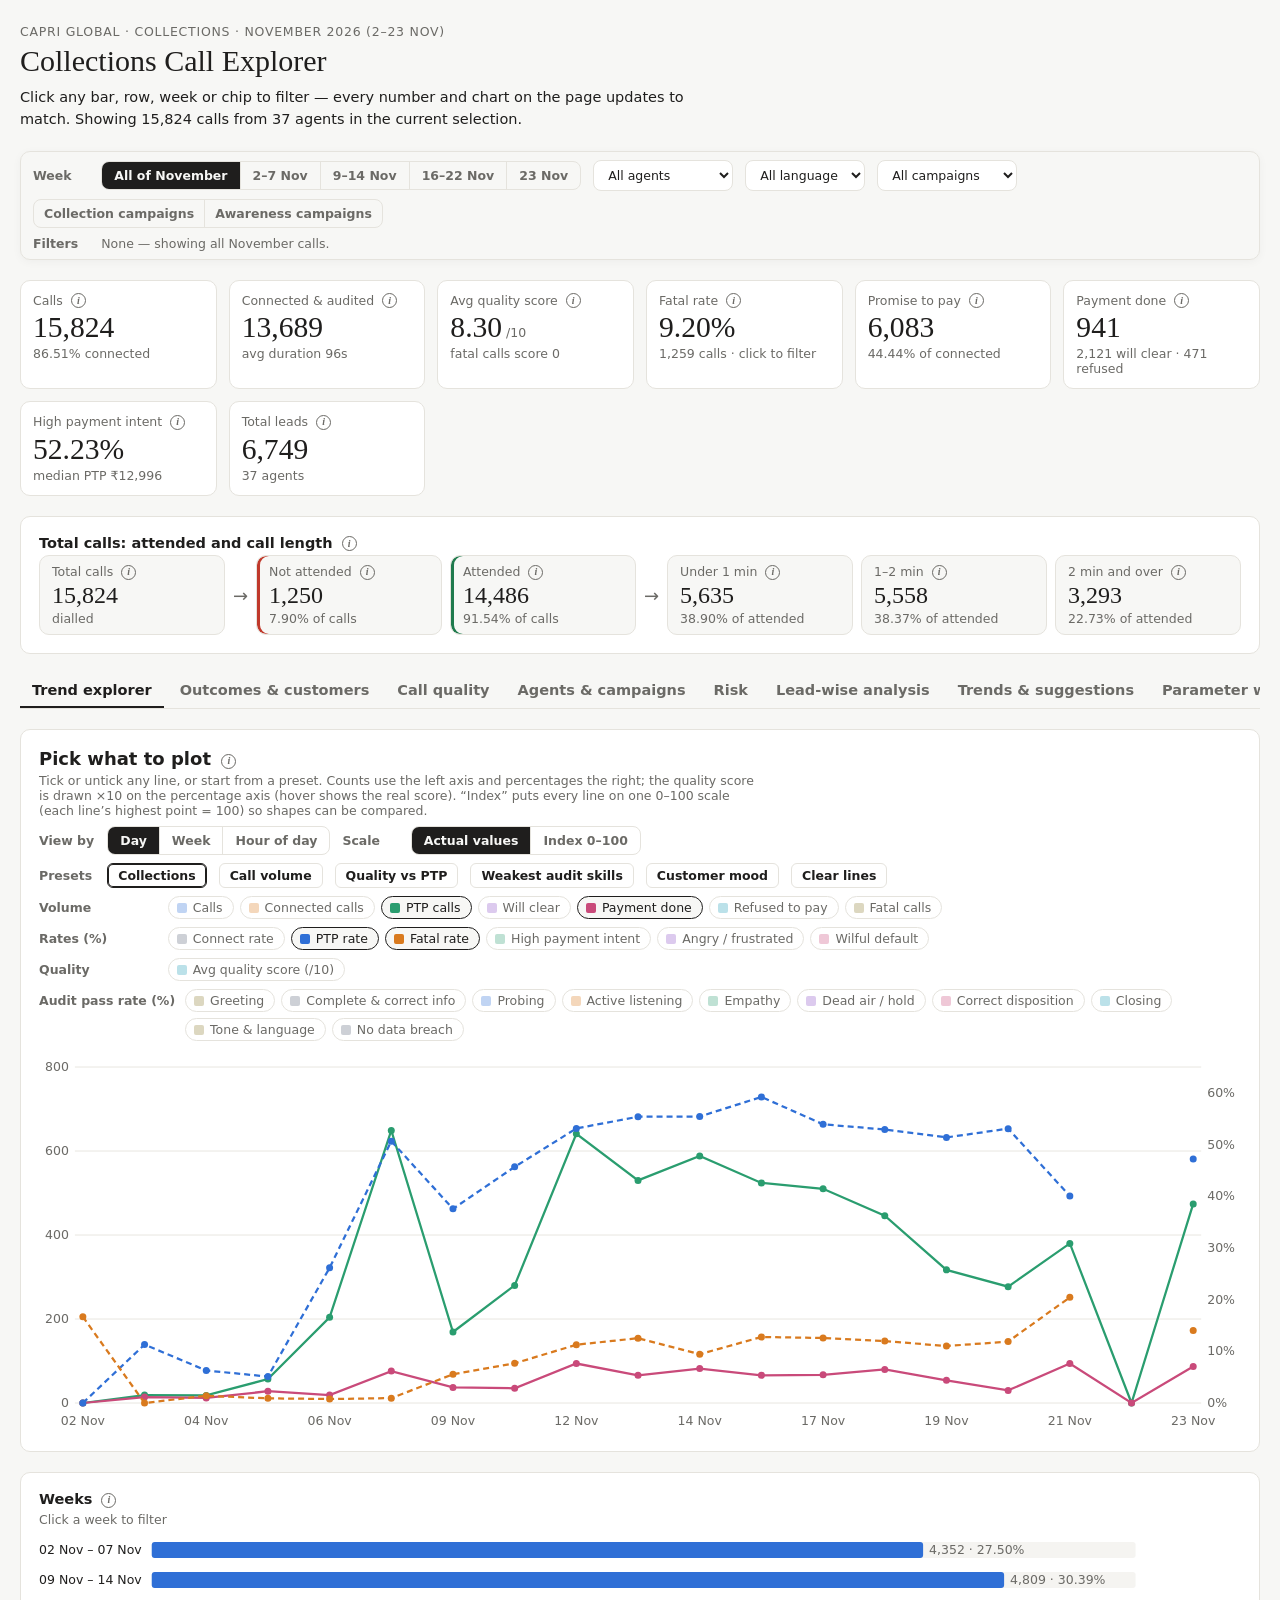
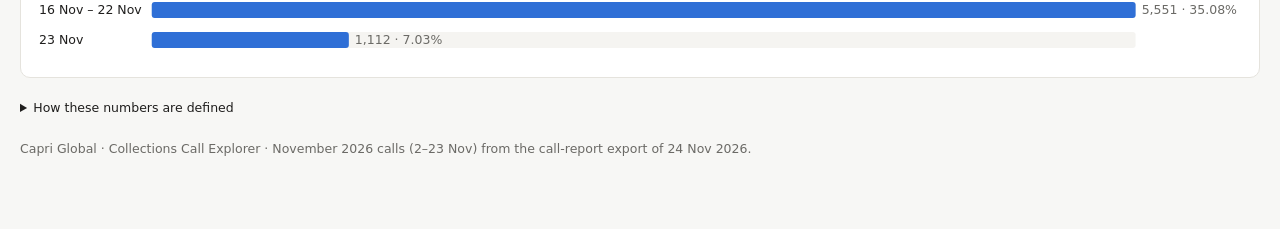
==== commit 3156900f: "Deploy FINAL_DASHBOARD: 15,824 calls (Nov 2-23), fatal_ui module, and updated analytics" ====
--- a/index.html
+++ b/index.html
@@ -12,7 +12,7 @@
 <div id="dash-root">
 <div class="cg">
 <header class="cg-head" id="top">
-  <div class="cg-eyebrow">Capri Global · Collections · November 2026 (2–22 Nov)</div>
+  <div class="cg-eyebrow">Capri Global · Collections · November 2026 (2–23 Nov)</div>
   <h1 class="cg-title">Collections Call Explorer</h1>
   <p class="cg-lede" id="lede">Click any bar, row, week or chip to filter — every number and chart on the page updates to match. Showing <span class="dash-skeleton" data-draw="val" data-source="kpis" data-field="calls" data-fmt="int" data-row="0"></span> calls from <span class="dash-skeleton" data-draw="val" data-source="kpis" data-field="agents" data-fmt="int" data-row="0"></span> agents in the current selection.</p>
 </header>
@@ -20,7 +20,7 @@
 <div class="cg-filters" id="filters">
   <div class="cg-frow">
     <span class="cg-flabel">Week</span>
-    <div class="cg-seg" role="group" aria-label="Week" data-seg="week"><button type="button" data-v="" aria-pressed="false">All of November</button><button type="button" data-v="02 Nov – 07 Nov" aria-pressed="false">2–7 Nov</button><button type="button" data-v="09 Nov – 14 Nov" aria-pressed="false">9–14 Nov</button><button type="button" data-v="16 Nov – 22 Nov" aria-pressed="false">16–22 Nov</button></div>
+    <div class="cg-seg" role="group" aria-label="Week" data-seg="week"><button type="button" data-v="" aria-pressed="false">All of November</button><button type="button" data-v="02 Nov – 07 Nov" aria-pressed="false">2–7 Nov</button><button type="button" data-v="09 Nov – 14 Nov" aria-pressed="false">9–14 Nov</button><button type="button" data-v="16 Nov – 22 Nov" aria-pressed="false">16–22 Nov</button><button type="button" data-v="23 Nov" aria-pressed="false">23 Nov</button></div>
     <select class="dash-select" data-draw="opts" data-dim="agent" data-all="All agents" data-source="options" aria-label="Agent"></select>
     <select class="dash-select" data-draw="opts" data-dim="lang" data-all="All languages" data-source="options" aria-label="Language"></select>
     <select class="dash-select" data-draw="opts" data-dim="campaign" data-all="All campaigns" data-source="options" aria-label="Campaign"></select>
@@ -65,7 +65,6 @@
   <button class="cg-tab" role="tab" aria-controls="quality" aria-selected="false">Call quality</button>
   <button class="cg-tab" role="tab" aria-controls="agents" aria-selected="false">Agents &amp; campaigns</button>
   <button class="cg-tab" role="tab" aria-controls="risk" aria-selected="false">Risk</button>
-  <button class="cg-tab" role="tab" aria-controls="calls" aria-selected="false">Calls to review</button>
   <button class="cg-tab" role="tab" aria-controls="leads" aria-selected="false">Lead-wise analysis</button>
   <button class="cg-tab" role="tab" aria-controls="insights" aria-selected="false">Trends &amp; suggestions</button>
   <button class="cg-tab" role="tab" aria-controls="params" aria-selected="false">Parameter wise analysis</button>
@@ -98,7 +97,7 @@
   </div>
   <div class="cg-grid2">
     <div class="cg-card" id="c-week"><h3 class="cg-h3">Weeks <span class="cg-i" tabindex="0" role="img" aria-label="Calls per calling week in November. Click a week to filter the page." data-info="Calls per calling week in November. Click a week to filter the page.">i</span></h3><p class=cg-sub>Click a week to filter</p><div class="cg-chart" style="min-height:100px" data-draw="cbar" data-source="by_week" data-dim="week" data-sort="key" data-mgroup="bm" data-aria="Bar chart by week"></div></div>
-    <div class="cg-card" id="c-unanalysed"><h3 class="cg-h3">Calls that could not be audited <span class="cg-i" tabindex="0" role="img" aria-label="Calls with too little speech, no transcript, or a voicemail, so the AI could not score them." data-info="Calls with too little speech, no transcript, or a voicemail, so the AI could not score them.">i</span></h3><p class=cg-sub>Too little speech, no transcript or voicemail</p><div class="cg-chart" style="min-height:100px" data-draw="cbar" data-source="unanalysed" data-dim="none" data-label="reason" data-key="reason" data-share="no" data-tip="calls:int:Calls" data-color="1" data-aria="Bar chart of unanalysable calls"></div></div>
+    
   </div>
 </section>
 
@@ -116,7 +115,7 @@
 </section>
 
 <section class="cg-sec" id="quality" role="tabpanel" hidden>
-  <div class="cg-card" id="c-params"><h3 class="cg-h3">Audit parameter pass rate <span class="cg-i" tabindex="0" role="img" aria-label="For each audit check, the share of assessed calls that passed it. Click a check to see the calls that failed it." data-info="For each audit check, the share of assessed calls that passed it. Click a check to see the calls that failed it.">i</span></h3><p class=cg-sub>Click a parameter to see only the calls that failed it — then open “Calls to review” to listen to them. Green ≥ 90%, amber 75–90%, red &lt; 75%.</p><div class="cg-chart" style="min-height:520px" data-draw="cbar" data-source="by_param" data-dim="param" data-key="param" data-label="parameter" data-measure="pass_rate" data-mfmt="pct" data-mlabel="Pass rate" data-max100="1" data-tone="pass" data-sort="none" data-tip="pass_rate:pct:Pass rate,assessed:int:Assessed,failed:int:Failed,fatal:int:Fatal" data-aria="Bar chart of audit parameter pass rates"></div></div>
+  <div class="cg-card" id="c-params"><h3 class="cg-h3">Audit parameter pass rate <span class="cg-i" tabindex="0" role="img" aria-label="For each audit check, the share of assessed calls that passed it. Click a check to see the calls that failed it." data-info="For each audit check, the share of assessed calls that passed it. Click a check to see the calls that failed it.">i</span></h3><p class=cg-sub>Click a parameter to filter the whole page to the calls that failed it. Green ≥ 90%, amber 75–90%, red &lt; 75%.</p><div class="cg-chart" style="min-height:520px" data-draw="cbar" data-source="by_param" data-dim="param" data-key="param" data-label="parameter" data-measure="pass_rate" data-mfmt="pct" data-mlabel="Pass rate" data-max100="1" data-tone="pass" data-sort="none" data-tip="pass_rate:pct:Pass rate,assessed:int:Assessed,failed:int:Failed,fatal:int:Fatal" data-aria="Bar chart of audit parameter pass rates"></div></div>
   <div class="cg-card" id="c-fatalp"><h3 class="cg-h3">Fatal marks by parameter <span class="cg-i" tabindex="0" role="img" aria-label="How many fatal errors each audit check caused. One fatal error sets the call score to 0." data-info="How many fatal errors each audit check caused. One fatal error sets the call score to 0.">i</span></h3><div class="cg-chart" style="min-height:120px" data-draw="cbar" data-source="by_param" data-dim="param" data-key="param" data-label="parameter" data-measure="fatal" data-mfmt="int" data-mlabel="Fatal marks" data-color="bad" data-limit="6" data-tip="fatal:int:Fatal marks,assessed:int:Assessed" data-aria="Bar chart of fatal marks by parameter"></div></div>
 </section>
 
@@ -140,21 +139,10 @@
 
 <section class="cg-sec" id="risk" role="tabpanel" hidden>
   <div class="cg-card" id="c-flags"><h3 class="cg-h3">Risk and compliance flags <span class="cg-i" tabindex="0" role="img" aria-label="Calls carrying each risk or compliance flag, as a share of connected calls. Click a flag to see those calls." data-info="Calls carrying each risk or compliance flag, as a share of connected calls. Click a flag to see those calls.">i</span></h3><p class=cg-sub>Calls flagged · share of connected calls. Click a flag to see only those calls.</p><div class="cg-chart" style="min-height:370px" data-draw="cbar" data-source="by_flag" data-dim="flag" data-key="flag" data-label="label" data-tip="calls:int:Calls,share:pct:Share of connected" data-color="bad" data-aria="Bar chart of risk flags"></div></div>
-  <p class="cg-note" id="risk-note">Threats, agent profanity and data-security breaches are zero-tolerance items. Pick one here, then open <button type="button" class="cg-inline" data-goto="calls">Calls to review</button> for the call links.</p>
-</section>
-
-<section class="cg-sec" id="calls" role="tabpanel" hidden>
-  <div class="cg-card" id="t-calls">
-    <h2 class="cg-h2">Calls to review <span class="cg-i" tabindex="0" role="img" aria-label="Up to 200 connected calls in the selection, worst first. The call ID opens the call in Greylabs." data-info="Up to 200 connected calls in the selection, worst first. The call ID opens the call in Greylabs.">i</span></h2>
-    <p class="cg-sub">Up to 200 connected calls in the current selection — fatal calls first, then lowest score. The call ID opens the call in Greylabs.</p>
-    <div class="cg-scroll cg-tall">
-      <table class="cg-table cg-sortable" data-source="call_list" data-row-key="id">
-        <thead><tr><th data-field="id" data-fmt="link" aria-sort="none">Call</th><th data-field="date" data-fmt="date" aria-sort="none">Date</th><th data-field="hour" aria-sort="none">Hour</th><th data-field="agent" aria-sort="none">Agent</th><th data-field="outcome" aria-sort="none">Outcome</th><th class="cg-num" data-field="score" data-fmt="score" data-tone="score" aria-sort="none">Score</th><th data-field="fatal_on" data-wrap="1" aria-sort="none">Fatal on</th><th data-field="failed_on" data-wrap="1" aria-sort="none">Also failed</th><th class="cg-num" data-field="dur" data-fmt="sec" aria-sort="none">Duration</th></tr></thead>
-        <tbody data-draw="tbl"></tbody>
-      </table>
-    </div>
-  </div>
-</section>
+  <p class="cg-note" id="risk-note">Threats, agent profanity and data-security breaches are zero-tolerance items. Click a flag to filter the whole page, then use the fatal and non-fatal breakdowns on the Parameter wise analysis tab to open the matching calls.</p>
+</section>
+
+
 
 <section class="cg-sec" id="leads" role="tabpanel" hidden>
   <p class="cg-sub" id="leads-intro">A lead is one loan account. Each lead’s November calls are combined to show how far it got — reached, promised to pay, paid — and how many calls it took. The page filters at the top (week, agent, language, outcome and so on) still apply; clicks on this tab filter the leads further.</p>
@@ -208,13 +196,13 @@
   <div class="cg-card" id="observations">
     <h2 class="cg-h2">What we observed in November <span class="cg-i" tabindex="0" role="img" aria-label="These observations use every November call and do not change with the filters. The charts and tables below do follow the filters." data-info="These observations use every November call and do not change with the filters. The charts and tables below do follow the filters.">i</span></h2>
     <ol class="cg-list">
-      <li><b>Collections went up while call quality went down.</b> From the first week (<b><span class="dash-skeleton" data-draw="val" data-source="insights" data-field="first_week" data-fmt="text" data-row="0"></span></b>) to the latest (<b><span class="dash-skeleton" data-draw="val" data-source="insights" data-field="last_week" data-fmt="text" data-row="0"></span></b>), the PTP rate rose from <b><span class="dash-skeleton" data-draw="val" data-source="insights" data-field="w1_ptp" data-fmt="pct" data-row="0"></span></b> to <b><span class="dash-skeleton" data-draw="val" data-source="insights" data-field="wl_ptp" data-fmt="pct" data-row="0"></span></b>, but the fatal rate climbed from <b><span class="dash-skeleton" data-draw="val" data-source="insights" data-field="w1_fatal" data-fmt="pct" data-row="0"></span></b> to <b><span class="dash-skeleton" data-draw="val" data-source="insights" data-field="wl_fatal" data-fmt="pct" data-row="0"></span></b> and the average score fell from <b><span class="dash-skeleton" data-draw="val" data-source="insights" data-field="w1_score" data-fmt="score" data-row="0"></span></b> to <b><span class="dash-skeleton" data-draw="val" data-source="insights" data-field="wl_score" data-fmt="score" data-row="0"></span></b>.</li>
-      <li><b>The drop in quality is across the whole team, not one or two agents.</b> <b><span class="dash-skeleton" data-draw="val" data-source="insights" data-field="agents_score_down" data-fmt="int" data-row="0"></span></b> of the <b><span class="dash-skeleton" data-draw="val" data-source="insights" data-field="agents_compared" data-fmt="int" data-row="0"></span></b> agents with enough calls in both weeks scored lower in the latest week. The largest drop was <b><span class="dash-skeleton" data-draw="val" data-source="insights" data-field="worst_drop_agent" data-fmt="text" data-row="0"></span></b> (down <b><span class="dash-skeleton" data-draw="val" data-source="insights" data-field="worst_drop" data-fmt="score" data-row="0"></span></b> points).</li>
+      <li><b>Collections went up while call quality went down.</b> From the first week (<b><span class="dash-skeleton" data-draw="val" data-source="insights" data-field="first_week" data-fmt="text" data-row="0"></span></b>) to the latest full week (<b><span class="dash-skeleton" data-draw="val" data-source="insights" data-field="last_week" data-fmt="text" data-row="0"></span></b>), the PTP rate rose from <b><span class="dash-skeleton" data-draw="val" data-source="insights" data-field="w1_ptp" data-fmt="pct" data-row="0"></span></b> to <b><span class="dash-skeleton" data-draw="val" data-source="insights" data-field="wl_ptp" data-fmt="pct" data-row="0"></span></b>, but the fatal rate climbed from <b><span class="dash-skeleton" data-draw="val" data-source="insights" data-field="w1_fatal" data-fmt="pct" data-row="0"></span></b> to <b><span class="dash-skeleton" data-draw="val" data-source="insights" data-field="wl_fatal" data-fmt="pct" data-row="0"></span></b> and the average score fell from <b><span class="dash-skeleton" data-draw="val" data-source="insights" data-field="w1_score" data-fmt="score" data-row="0"></span></b> to <b><span class="dash-skeleton" data-draw="val" data-source="insights" data-field="wl_score" data-fmt="score" data-row="0"></span></b>.</li>
+      <li><b>The drop in quality is across the whole team, not one or two agents.</b> <b><span class="dash-skeleton" data-draw="val" data-source="insights" data-field="agents_score_down" data-fmt="int" data-row="0"></span></b> of the <b><span class="dash-skeleton" data-draw="val" data-source="insights" data-field="agents_compared" data-fmt="int" data-row="0"></span></b> agents with enough calls in both weeks scored lower in the latest full week. The largest drop was <b><span class="dash-skeleton" data-draw="val" data-source="insights" data-field="worst_drop_agent" data-fmt="text" data-row="0"></span></b> (down <b><span class="dash-skeleton" data-draw="val" data-source="insights" data-field="worst_drop" data-fmt="score" data-row="0"></span></b> points).</li>
       <li><b>Wrong disposition tagging causes almost all fatal errors:</b> <b><span class="dash-skeleton" data-draw="val" data-source="insights" data-field="dispo_fatal" data-fmt="int" data-row="0"></span></b> of <b><span class="dash-skeleton" data-draw="val" data-source="insights" data-field="fatal_calls" data-fmt="int" data-row="0"></span></b> fatal calls. <b><span class="dash-skeleton" data-draw="val" data-source="insights" data-field="top_fatal_agent" data-fmt="text" data-row="0"></span></b> has the highest fatal rate among agents with 100+ connected calls (<b><span class="dash-skeleton" data-draw="val" data-source="insights" data-field="top_fatal_agent_rate" data-fmt="pct" data-row="0"></span></b>).</li>
       <li><b>Follow-up calls work, but about half of leads get only one.</b> <b><span class="dash-skeleton" data-draw="val" data-source="insights" data-field="once_pct" data-fmt="pct" data-row="0"></span></b> of leads were called only once. Leads called 6 or more times promised in <b><span class="dash-skeleton" data-draw="val" data-source="insights" data-field="six_prom" data-fmt="pct" data-row="0"></span></b> of cases and paid in <b><span class="dash-skeleton" data-draw="val" data-source="insights" data-field="six_paid" data-fmt="pct" data-row="0"></span></b>, against <b><span class="dash-skeleton" data-draw="val" data-source="insights" data-field="once_prom" data-fmt="pct" data-row="0"></span></b> and <b><span class="dash-skeleton" data-draw="val" data-source="insights" data-field="once_paid" data-fmt="pct" data-row="0"></span></b> for leads called once.</li>
       <li><b>Reaching customers is not the problem:</b> <b><span class="dash-skeleton" data-draw="val" data-source="insights" data-field="first_reach_pct" data-fmt="pct" data-row="0"></span></b> of leads were reached on the very first call.</li>
       <li><b>Calls under a minute convert less, and long calls carry more risk.</b> Connected calls under 1 minute ended in a PTP <b><span class="dash-skeleton" data-draw="val" data-source="insights" data-field="u1_ptp" data-fmt="pct" data-row="0"></span></b> of the time, against <b><span class="dash-skeleton" data-draw="val" data-source="insights" data-field="m12_ptp" data-fmt="pct" data-row="0"></span></b> for 1–2 minute calls. Calls over 2 minutes had a fatal rate of <b><span class="dash-skeleton" data-draw="val" data-source="insights" data-field="o2_fatal" data-fmt="pct" data-row="0"></span></b>, compared with <b><span class="dash-skeleton" data-draw="val" data-source="insights" data-field="u1_fatal" data-fmt="pct" data-row="0"></span></b> for calls under 1 minute.</li>
-      <li><b>Soft skills are the weakest audit areas:</b> closing passes <b><span class="dash-skeleton" data-draw="val" data-source="insights" data-field="closing_pass" data-fmt="pct" data-row="0"></span></b>, empathy <b><span class="dash-skeleton" data-draw="val" data-source="insights" data-field="empathy_pass" data-fmt="pct" data-row="0"></span></b>, complete &amp; correct information <b><span class="dash-skeleton" data-draw="val" data-source="insights" data-field="info_pass" data-fmt="pct" data-row="0"></span></b> and greeting <b><span class="dash-skeleton" data-draw="val" data-source="insights" data-field="greet_pass" data-fmt="pct" data-row="0"></span></b> of the time.</li>
+      <li><b>Soft skills are the weakest audit areas:</b> closing passes <b><span class="dash-skeleton" data-draw="val" data-source="insights" data-field="closing_pass" data-fmt="pct" data-row="0"></span></b>, empathy <b><span class="dash-skeleton" data-draw="val" data-source="insights" data-field="empathy_pass" data-fmt="pct" data-row="0"></span></b>, greeting <b><span class="dash-skeleton" data-draw="val" data-source="insights" data-field="greet_pass" data-fmt="pct" data-row="0"></span></b> and complete &amp; correct information <b><span class="dash-skeleton" data-draw="val" data-source="insights" data-field="info_pass" data-fmt="pct" data-row="0"></span></b> of the time.</li>
     </ol>
   </div>
 
@@ -239,7 +227,7 @@
       <h3 class="cg-h3">Agent-level improvements</h3>
       <ol class="cg-list">
         <li><b>Fix disposition tagging first.</b> Run a short refresher on matching the tag to what actually happened on the call, and spot-check tags daily for the agents at the top of “Agents to coach”.</li>
-        <li><b>Coach on the weakest check per agent</b>, using the tip in the table, and review their fatal calls together from “Calls to review”.</li>
+        <li><b>Coach on the weakest check per agent</b>, using the tip in the table, and review their fatal calls together using the Fatal calls breakdown on the Parameter wise analysis tab.</li>
         <li><b>Catch the weekly slide early.</b> Watch the agent trend table every week; any agent whose score falls by more than one point gets a call review within the week.</li>
         <li><b>Pair weaker agents with the top scorers</b> for call listening sessions on closing and empathy.</li>
       </ol>
@@ -267,7 +255,59 @@
 
 <section class="cg-sec" id="params" role="tabpanel" hidden>
   <p class="cg-sub" id="params-intro">How calls break down on each AI categorisation, and how agents score on each audit parameter. Every chart here follows the page filters at the top.</p>
-    <h2 class="cg-h2-sec">Call categorisation breakdowns <span class="cg-i" tabindex="0" role="img" aria-label="Every call in the selection, split by each AI categorisation. Bars show the number of calls and their share of all calls. Calls too short or silent to analyse show as Non-Actionable Calls. Click a bar to list its calls with links to open each one; click it again to close the list." data-info="Every call in the selection, split by each AI categorisation. Bars show the number of calls and their share of all calls. Calls too short or silent to analyse show as Non-Actionable Calls. Click a bar to list its calls with links to open each one; click it again to close the list.">i</span></h2>
+    <div class="cg-grid-fv">
+    <div class="cg-card" id="c-fatal-donut">
+      <h3 class="cg-h3">Fatal vs non-fatal calls <span class="cg-i" tabindex="0" role="img" aria-label="Every call in the selection, split by whether the audit marked it fatal. A fatal call has at least one zero-tolerance error and scores 0. Non-fatal includes calls too short to audit. Click either part of the ring, or the buttons below, to open its breakdown." data-info="Every call in the selection, split by whether the audit marked it fatal. A fatal call has at least one zero-tolerance error and scores 0. Non-fatal includes calls too short to audit. Click either part of the ring, or the buttons below, to open its breakdown.">i</span></h3>
+      <div class="cg-chart" style="min-height:240px" data-draw="donut" data-source="fatal_split" data-aria="Donut chart of fatal versus non-fatal calls"></div>
+      <div class="cg-fv-legend">
+        <button type="button" class="cg-fvbtn cg-fv-fatal" data-fview="fatal" aria-pressed="false"><i class="cg-sw cg-sw-bad"></i>Fatal calls · <span class="dash-skeleton" data-draw="val" data-source="fatal_split" data-field="fatal" data-fmt="int" data-row="0"></span> (<span class="dash-skeleton" data-draw="val" data-source="fatal_split" data-field="fatal_pct" data-fmt="pct" data-row="0"></span>)</button>
+        <button type="button" class="cg-fvbtn cg-fv-non" data-fview="nonfatal" aria-pressed="false"><i class="cg-sw cg-sw-non"></i>Non-fatal calls · <span class="dash-skeleton" data-draw="val" data-source="fatal_split" data-field="nonfatal" data-fmt="int" data-row="0"></span> (<span class="dash-skeleton" data-draw="val" data-source="fatal_split" data-field="nonfatal_pct" data-fmt="pct" data-row="0"></span>)</button>
+      </div>
+      <div class="cg-fv-banner">⚠ <span class="dash-skeleton" data-draw="val" data-source="fatal_split" data-field="fatal" data-fmt="int" data-row="0"></span> calls (<span class="dash-skeleton" data-draw="val" data-source="fatal_split" data-field="fatal_pct" data-fmt="pct" data-row="0"></span>) are fatal. <button type="button" class="cg-inline" data-fview="fatal">View breakdown</button></div>
+    </div>
+    <div class="cg-card cg-fv-hint" id="c-fatal-hint">
+      <h3 class="cg-h3">Fatal and non-fatal breakdowns</h3>
+      <p class="cg-sub">Click <b>Fatal calls</b> to see which audit parameters caused the fatal errors, how they moved week by week, and which agents and supervisors had the most. Click <b>Non-fatal calls</b> to see which parameters those calls still failed. Every bar opens a list of its calls with links to Greylabs.</p>
+    </div>
+  </div>
+
+  <div class="cg-fb" id="fatal-breakdown" hidden>
+    <div class="cg-fb-head"><h2 class="cg-h2">Fatal calls breakdown <span class="cg-i" tabindex="0" role="img" aria-label="Calls the audit marked fatal, in the current selection. Reasons are the parameters named as the fatal reason; one call can have more than one." data-info="Calls the audit marked fatal, in the current selection. Reasons are the parameters named as the fatal reason; one call can have more than one.">i</span></h2>
+      <div class="cg-fb-actions"><button type="button" class="cg-linkbtn" data-allcalls="Fatal">View all fatal calls</button><button type="button" class="cg-linkbtn" data-fview="">Close ✕</button></div></div>
+    <div class="cg-pwcalls" data-draw="pwcalls" data-source="pw_call_list" data-for="fatal"></div>
+    <div class="cg-kpis cg-kpis-4">
+      <div class="cg-kpi" id="fk-total"><span class="cg-kpi-l">Total fatal calls <span class="cg-i" tabindex="0" role="img" aria-label="Calls the audit marked fatal, out of all calls in the selection." data-info="Calls the audit marked fatal, out of all calls in the selection.">i</span></span><span class="cg-kpi-v cg-kpi-v-sm"><span class="dash-skeleton" data-draw="val" data-source="fatal_kpi" data-field="fatal" data-fmt="int" data-row="0"></span></span><span class="cg-kpi-s">out of <span class="dash-skeleton" data-draw="val" data-source="fatal_kpi" data-field="calls" data-fmt="int" data-row="0"></span> calls (<span class="dash-skeleton" data-draw="val" data-source="fatal_kpi" data-field="fatal_pct" data-fmt="pct" data-row="0"></span>)</span></div>
+      <div class="cg-kpi" id="fk-reason"><span class="cg-kpi-l">Top fatal reason <span class="cg-i" tabindex="0" role="img" aria-label="The audit parameter named most often as a fatal reason." data-info="The audit parameter named most often as a fatal reason.">i</span></span><span class="cg-kpi-v cg-kpi-v-sm"><span class="dash-skeleton" data-draw="val" data-source="fatal_kpi" data-field="top_reason" data-fmt="text" data-row="0"></span></span><span class="cg-kpi-s">in <span class="dash-skeleton" data-draw="val" data-source="fatal_kpi" data-field="top_reason_calls" data-fmt="int" data-row="0"></span> calls (<span class="dash-skeleton" data-draw="val" data-source="fatal_kpi" data-field="top_reason_pct" data-fmt="pct" data-row="0"></span>) of fatal calls</span></div>
+      <div class="cg-kpi" id="fk-agent"><span class="cg-kpi-l">Agent with most fatal calls <span class="cg-i" tabindex="0" role="img" aria-label="The agent with the highest number of fatal calls." data-info="The agent with the highest number of fatal calls.">i</span></span><span class="cg-kpi-v cg-kpi-v-sm"><span class="dash-skeleton" data-draw="val" data-source="fatal_kpi" data-field="top_agent" data-fmt="text" data-row="0"></span></span><span class="cg-kpi-s">with <span class="dash-skeleton" data-draw="val" data-source="fatal_kpi" data-field="top_agent_calls" data-fmt="int" data-row="0"></span> (<span class="dash-skeleton" data-draw="val" data-source="fatal_kpi" data-field="top_agent_pct" data-fmt="pct" data-row="0"></span>) of fatal calls</span></div>
+      <div class="cg-kpi" id="fk-sup"><span class="cg-kpi-l">Supervisor with most fatal calls <span class="cg-i" tabindex="0" role="img" aria-label="The supervisor whose team had the most fatal calls. OrgAdmin means no named supervisor is assigned to the agent." data-info="The supervisor whose team had the most fatal calls. OrgAdmin means no named supervisor is assigned to the agent.">i</span></span><span class="cg-kpi-v cg-kpi-v-sm"><span class="dash-skeleton" data-draw="val" data-source="fatal_kpi" data-field="top_sup" data-fmt="text" data-row="0"></span></span><span class="cg-kpi-s">with <span class="dash-skeleton" data-draw="val" data-source="fatal_kpi" data-field="top_sup_calls" data-fmt="int" data-row="0"></span> (<span class="dash-skeleton" data-draw="val" data-source="fatal_kpi" data-field="top_sup_pct" data-fmt="pct" data-row="0"></span>) of fatal calls</span></div>
+    </div>
+    <div class="cg-grid2">
+      <div class="cg-card" id="fb-reasons"><h3 class="cg-h3">Fatal reasons <span class="cg-i" tabindex="0" role="img" aria-label="How many fatal calls named each audit parameter as the reason. Click a bar to list those calls." data-info="How many fatal calls named each audit parameter as the reason. Click a bar to list those calls.">i</span></h3><div class="cg-chart" style="min-height:170px" data-draw="pwbar" data-source="fatal_reasons" data-pwdim="freason" data-color="bad" data-sharelabel="Share of fatal calls" data-aria="Bar chart of fatal reasons"></div><div class="cg-pwcalls" data-draw="pwcalls" data-source="pw_call_list" data-for="freason"></div></div>
+      <div class="cg-card" id="fb-time"><div class="cg-cardhead"><h3 class="cg-h3">Fatal analysis over time <span class="cg-i" tabindex="0" role="img" aria-label="Fatal calls per week or day, one line per fatal reason." data-info="Fatal calls per week or day, one line per fatal reason.">i</span></h3><div class="cg-seg" role="group" aria-label="View by" data-fgrain><button type="button" data-v="week" aria-pressed="true">Weekly</button><button type="button" data-v="day" aria-pressed="false">Daily</button></div></div><div class="cg-chart" style="min-height:300px" data-draw="fline" data-source="fatal_time" data-aria="Line chart of fatal analysis over time"></div></div>
+      <div class="cg-card" id="fb-agents"><h3 class="cg-h3">Agents with most fatal calls <span class="cg-i" tabindex="0" role="img" aria-label="Top 10 agents by number of fatal calls; the share is of all fatal calls. Click a bar to list that agent’s fatal calls." data-info="Top 10 agents by number of fatal calls; the share is of all fatal calls. Click a bar to list that agent’s fatal calls.">i</span></h3><div class="cg-chart" style="min-height:320px" data-draw="pwbar" data-source="fatal_agents" data-sharelabel="Share of fatal calls" data-pwdim="fagent" data-limit="10" data-aria="Bar chart of agents with most fatal calls"></div><div class="cg-pwcalls" data-draw="pwcalls" data-source="pw_call_list" data-for="fagent"></div></div>
+      <div class="cg-card" id="fb-sups"><h3 class="cg-h3">Supervisors with most fatal calls <span class="cg-i" tabindex="0" role="img" aria-label="Fatal calls by the agent’s supervisor; the share is of all fatal calls. OrgAdmin means no named supervisor. Click a bar to list those calls." data-info="Fatal calls by the agent’s supervisor; the share is of all fatal calls. OrgAdmin means no named supervisor. Click a bar to list those calls.">i</span></h3><div class="cg-chart" style="min-height:110px" data-draw="pwbar" data-source="fatal_sups" data-sharelabel="Share of fatal calls" data-pwdim="fsup" data-aria="Bar chart of supervisors with most fatal calls"></div><div class="cg-pwcalls" data-draw="pwcalls" data-source="pw_call_list" data-for="fsup"></div></div>
+    </div>
+  </div>
+
+  <div class="cg-fb" id="nonfatal-breakdown" hidden>
+    <div class="cg-fb-head"><h2 class="cg-h2">Non-fatal calls breakdown <span class="cg-i" tabindex="0" role="img" aria-label="Calls the audit did not mark fatal, in the current selection. Parameter figures use only the non-fatal calls that were audited; calls too short to audit have no parameter results." data-info="Calls the audit did not mark fatal, in the current selection. Parameter figures use only the non-fatal calls that were audited; calls too short to audit have no parameter results.">i</span></h2>
+      <div class="cg-fb-actions"><button type="button" class="cg-linkbtn" data-allcalls="Non-fatal">View all non-fatal calls</button><button type="button" class="cg-linkbtn" data-fview="">Close ✕</button></div></div>
+    <div class="cg-pwcalls" data-draw="pwcalls" data-source="pw_call_list" data-for="fatal"></div>
+    <div class="cg-kpis cg-kpis-4">
+      <div class="cg-kpi" id="nk-total"><span class="cg-kpi-l">Total non-fatal calls <span class="cg-i" tabindex="0" role="img" aria-label="Calls not marked fatal, out of all calls in the selection, and how many of them were audited." data-info="Calls not marked fatal, out of all calls in the selection, and how many of them were audited.">i</span></span><span class="cg-kpi-v cg-kpi-v-sm"><span class="dash-skeleton" data-draw="val" data-source="nonfatal_kpi" data-field="nonfatal" data-fmt="int" data-row="0"></span></span><span class="cg-kpi-s">out of <span class="dash-skeleton" data-draw="val" data-source="nonfatal_kpi" data-field="calls" data-fmt="int" data-row="0"></span> calls (<span class="dash-skeleton" data-draw="val" data-source="nonfatal_kpi" data-field="nonfatal_pct" data-fmt="pct" data-row="0"></span>) · <span class="dash-skeleton" data-draw="val" data-source="nonfatal_kpi" data-field="audited" data-fmt="int" data-row="0"></span> audited</span></div>
+      <div class="cg-kpi" id="nk-param"><span class="cg-kpi-l">Most failed parameter <span class="cg-i" tabindex="0" role="img" aria-label="The audit parameter that audited non-fatal calls failed most often." data-info="The audit parameter that audited non-fatal calls failed most often.">i</span></span><span class="cg-kpi-v cg-kpi-v-sm"><span class="dash-skeleton" data-draw="val" data-source="nonfatal_kpi" data-field="top_failed" data-fmt="text" data-row="0"></span></span><span class="cg-kpi-s">failed in <span class="dash-skeleton" data-draw="val" data-source="nonfatal_kpi" data-field="top_failed_calls" data-fmt="int" data-row="0"></span> calls (<span class="dash-skeleton" data-draw="val" data-source="nonfatal_kpi" data-field="top_failed_pct" data-fmt="pct" data-row="0"></span>) of audited non-fatal calls</span></div>
+      <div class="cg-kpi" id="nk-agent"><span class="cg-kpi-l">Agent with most non-fatal calls <span class="cg-i" tabindex="0" role="img" aria-label="The agent with the highest number of non-fatal calls." data-info="The agent with the highest number of non-fatal calls.">i</span></span><span class="cg-kpi-v cg-kpi-v-sm"><span class="dash-skeleton" data-draw="val" data-source="nonfatal_kpi" data-field="top_agent" data-fmt="text" data-row="0"></span></span><span class="cg-kpi-s">with <span class="dash-skeleton" data-draw="val" data-source="nonfatal_kpi" data-field="top_agent_calls" data-fmt="int" data-row="0"></span> (<span class="dash-skeleton" data-draw="val" data-source="nonfatal_kpi" data-field="top_agent_pct" data-fmt="pct" data-row="0"></span>) of non-fatal calls</span></div>
+      <div class="cg-kpi" id="nk-sup"><span class="cg-kpi-l">Supervisor with most non-fatal calls <span class="cg-i" tabindex="0" role="img" aria-label="The supervisor whose team had the most non-fatal calls. OrgAdmin means no named supervisor." data-info="The supervisor whose team had the most non-fatal calls. OrgAdmin means no named supervisor.">i</span></span><span class="cg-kpi-v cg-kpi-v-sm"><span class="dash-skeleton" data-draw="val" data-source="nonfatal_kpi" data-field="top_sup" data-fmt="text" data-row="0"></span></span><span class="cg-kpi-s">with <span class="dash-skeleton" data-draw="val" data-source="nonfatal_kpi" data-field="top_sup_calls" data-fmt="int" data-row="0"></span> (<span class="dash-skeleton" data-draw="val" data-source="nonfatal_kpi" data-field="top_sup_pct" data-fmt="pct" data-row="0"></span>) of non-fatal calls</span></div>
+    </div>
+    <div class="cg-grid2">
+      <div class="cg-card" id="nb-failed"><h3 class="cg-h3">Parameters failed on non-fatal calls <span class="cg-i" tabindex="0" role="img" aria-label="How many audited non-fatal calls failed each parameter; the share is of audited non-fatal calls. Click a bar to list those calls." data-info="How many audited non-fatal calls failed each parameter; the share is of audited non-fatal calls. Click a bar to list those calls.">i</span></h3><div class="cg-chart" style="min-height:440px" data-draw="pwbar" data-source="nonfatal_failed" data-sharelabel="Share of audited non-fatal calls" data-pwdim="nfail" data-aria="Bar chart of parameters failed on non-fatal calls"></div><div class="cg-pwcalls" data-draw="pwcalls" data-source="pw_call_list" data-for="nfail"></div></div>
+      <div class="cg-card" id="nb-time"><div class="cg-cardhead"><h3 class="cg-h3">Failed parameters over time <span class="cg-i" tabindex="0" role="img" aria-label="Audited non-fatal calls failing each parameter per week or day, for the five most-failed parameters." data-info="Audited non-fatal calls failing each parameter per week or day, for the five most-failed parameters.">i</span></h3><div class="cg-seg" role="group" aria-label="View by" data-fgrain><button type="button" data-v="week" aria-pressed="true">Weekly</button><button type="button" data-v="day" aria-pressed="false">Daily</button></div></div><div class="cg-chart" style="min-height:300px" data-draw="fline" data-source="nonfatal_time" data-aria="Line chart of failed parameters over time"></div></div>
+      <div class="cg-card" id="nb-agents"><h3 class="cg-h3">Agents with most non-fatal calls <span class="cg-i" tabindex="0" role="img" aria-label="Top 10 agents by number of non-fatal calls; the share is of all non-fatal calls. Click a bar to list them." data-info="Top 10 agents by number of non-fatal calls; the share is of all non-fatal calls. Click a bar to list them.">i</span></h3><div class="cg-chart" style="min-height:320px" data-draw="pwbar" data-source="nonfatal_agents" data-sharelabel="Share of non-fatal calls" data-pwdim="nagent" data-limit="10" data-aria="Bar chart of agents with most non-fatal calls"></div><div class="cg-pwcalls" data-draw="pwcalls" data-source="pw_call_list" data-for="nagent"></div></div>
+      <div class="cg-card" id="nb-sups"><h3 class="cg-h3">Supervisors with most non-fatal calls <span class="cg-i" tabindex="0" role="img" aria-label="Non-fatal calls by the agent’s supervisor. OrgAdmin means no named supervisor. Click a bar to list them." data-info="Non-fatal calls by the agent’s supervisor. OrgAdmin means no named supervisor. Click a bar to list them.">i</span></h3><div class="cg-chart" style="min-height:110px" data-draw="pwbar" data-source="nonfatal_sups" data-sharelabel="Share of non-fatal calls" data-pwdim="nsup" data-aria="Bar chart of supervisors with most non-fatal calls"></div><div class="cg-pwcalls" data-draw="pwcalls" data-source="pw_call_list" data-for="nsup"></div></div>
+    </div>
+  </div>
+
+  <h2 class="cg-h2-sec">Call categorisation breakdowns <span class="cg-i" tabindex="0" role="img" aria-label="Every call in the selection, split by each AI categorisation. Bars show the number of calls and their share of all calls. Calls too short or silent to analyse show as Non-Actionable Calls. Click a bar to list its calls with links to open each one; click it again to close the list." data-info="Every call in the selection, split by each AI categorisation. Bars show the number of calls and their share of all calls. Calls too short or silent to analyse show as Non-Actionable Calls. Click a bar to list its calls with links to open each one; click it again to close the list.">i</span></h2>
   <div class="cg-grid2">
     <div class="cg-card" id="pw-intent"><h3 class="cg-h3">No. of calls by payment intent <span class="cg-i" tabindex="0" role="img" aria-label="How willing the customer was to pay, as judged by the AI. Non-Actionable Calls were too short or silent to judge." data-info="How willing the customer was to pay, as judged by the AI. Non-Actionable Calls were too short or silent to judge.">i</span></h3><div class="cg-chart" style="min-height:190px" data-draw="pwbar" data-source="pw_intent" data-pwdim="intent" data-dim="none" data-key="category" data-label="category" data-share="yes" data-tip="calls:int:Calls,share:pct:Share of calls" data-aria="Bar chart of no. of calls by payment intent"></div><div class="cg-pwcalls" data-draw="pwcalls" data-source="pw_call_list" data-for="intent"></div></div>
     <div class="cg-card" id="pw-cap"><h3 class="cg-h3">No. of calls by payment capability <span class="cg-i" tabindex="0" role="img" aria-label="Whether the customer has the means to pay right now, as judged by the AI." data-info="Whether the customer has the means to pay right now, as judged by the AI.">i</span></h3><div class="cg-chart" style="min-height:190px" data-draw="pwbar" data-source="pw_cap" data-pwdim="cap" data-dim="none" data-key="category" data-label="category" data-share="yes" data-tip="calls:int:Calls,share:pct:Share of calls" data-aria="Bar chart of no. of calls by payment capability"></div><div class="cg-pwcalls" data-draw="pwcalls" data-source="pw_call_list" data-for="cap"></div></div>
@@ -290,7 +330,7 @@
       <div class="cg-chart" style="min-height:360px" data-draw="radar" data-source="pw_categories"></div>
     </div>
     <div class="cg-card" id="pw-params">
-      <h3 class="cg-h3">Score distribution of parameters <span class="cg-i" tabindex="0" role="img" aria-label="Average score of each parameter out of 10, lowest first. Click a parameter to see only the calls that failed it, then open Calls to review." data-info="Average score of each parameter out of 10, lowest first. Click a parameter to see only the calls that failed it, then open Calls to review.">i</span></h3>
+      <h3 class="cg-h3">Score distribution of parameters <span class="cg-i" tabindex="0" role="img" aria-label="Average score of each parameter out of 10, lowest first. Click a parameter to filter the whole page to the calls that failed it." data-info="Average score of each parameter out of 10, lowest first. Click a parameter to filter the whole page to the calls that failed it.">i</span></h3>
       <div class="cg-chart" style="min-height:440px" data-draw="cbar" data-source="pw_params" data-dim="param" data-key="param" data-label="parameter" data-measure="score" data-mfmt="score" data-mlabel="Score out of 10" data-sort="none" data-tip="score:score:Score out of 10,pass_rate:pct:Pass rate,weight:int:Weight (points),assessed:int:Assessed calls" data-aria="Bar chart of parameter scores out of 10"></div>
     </div>
   </div>
@@ -298,14 +338,14 @@
 
 <details class="cg-defs" id="definitions">
   <summary>How these numbers are defined</summary>
-  <p><b>Connected &amp; audited</b> calls had enough conversation for the AI audit; all rates are a share of these. <b>Quality score</b> is the audit’s normalised score out of 10, and a call with any fatal error scores 0. <b>PTP</b> counts outcomes Promise To Pay, Penal PTP and NACH PTP; the median PTP amount uses PTP calls with an amount captured. <b>Awareness campaigns</b> are campaigns whose name starts with “PDM”; every other campaign is a <b>collection campaign</b>. <b>Attended</b> means the dialer marked the call Connected (the customer picked up); call length bands use the full call duration. Loan and mobile numbers are masked to their last 4 digits, and no emails are included. A breakdown chart ignores its own filter, so you can always see and switch between its options. Data: November 2026 calls (2–22 Nov) from the re-audited call-report exports of 23 Nov 2026.</p>
+  <p><b>Connected &amp; audited</b> calls had enough conversation for the AI audit; all rates are a share of these. <b>Quality score</b> is the audit’s normalised score out of 10, and a call with any fatal error scores 0. <b>PTP</b> counts outcomes Promise To Pay, Penal PTP and NACH PTP; the median PTP amount uses PTP calls with an amount captured. <b>Awareness campaigns</b> are campaigns whose name starts with “PDM”; every other campaign is a <b>collection campaign</b>. <b>Attended</b> means the dialer marked the call Connected (the customer picked up); call length bands use the full call duration. Loan and mobile numbers are masked to their last 4 digits, and no emails are included. A breakdown chart ignores its own filter, so you can always see and switch between its options. Data: November 2026 calls (2–23 Nov) from the call-report export of 24 Nov 2026 (1–23 Nov).</p>
 </details>
 </div>
-<p class="cg-foot">Capri Global · Collections Call Explorer · November 2026 calls (2–22 Nov) from the re-audited call-report exports of 23 Nov 2026.</p>
+<p class="cg-foot">Capri Global · Collections Call Explorer · November 2026 calls (2–23 Nov) from the call-report export of 24 Nov 2026.</p>
 </div>
 <script src="d3.min.js"></script>
 <script src="data.js"></script>
-<script>window.CG_CONFIG = { params: {"week": "", "agent": "", "lang": "", "campaign": "", "ctype": "", "attend": "", "dband": "", "outcome": "", "intent": "", "cap": "", "reason": "", "rsub": "", "sent": "", "flag": "", "param": "", "lstatus": "", "latt": "", "lprod": "", "lemi": "", "lcycle": "", "pwdim": "", "pwcat": ""}, datasets: { calls: { data: window.CG_DATA } } };</script>
+<script>window.CG_CONFIG = { params: {"week": "", "agent": "", "lang": "", "campaign": "", "ctype": "", "attend": "", "dband": "", "outcome": "", "intent": "", "cap": "", "reason": "", "rsub": "", "sent": "", "flag": "", "param": "", "lstatus": "", "latt": "", "lprod": "", "lemi": "", "lcycle": "", "pwdim": "", "pwcat": "", "fview": ""}, datasets: { calls: { data: window.CG_DATA } } };</script>
 <script src="dash-shim.js"></script>
 <script src="loaders.js"></script>
 <script src="calcs.js"></script>
@@ -317,5 +357,6 @@
 <script src="extras.js"></script>
 <script src="pw_calcs.js"></script>
 <script src="pw_ui.js"></script>
+<script src="fatal_ui.js"></script>
 </body>
 </html>
--- a/styles.css
+++ b/styles.css
@@ -149,3 +149,27 @@
 .cg-filters select[data-dim="agent"] { max-width: 140px; }
 .cg-filters select[data-dim="lang"] { max-width: 120px; }
 .cg-ctype button { padding: 6px 10px; }
+/* fatal vs non-fatal */
+.cg-grid-fv { display: grid; grid-template-columns: minmax(min(100%, 340px), 1fr) 2fr; gap: var(--cds-gap-lg); }
+@media (max-width: 800px) { .cg-grid-fv { grid-template-columns: 1fr; } }
+.cg-donut-n { font-family: var(--font-anthropic-serif); font-size: 28px; fill: var(--color-fg); }
+.cg-donut-l { font-size: var(--cds-font-size-caption); fill: var(--color-fg-muted); }
+.cg-fv-legend { display: flex; flex-wrap: wrap; justify-content: center; gap: 8px; margin: 6px 0 10px; }
+.cg-fvbtn { appearance: none; font: inherit; font-size: var(--cds-font-size-caption); display: inline-flex; align-items: center; gap: 6px; border: 1px solid var(--color-border-line); background: var(--color-bg); color: var(--color-fg); border-radius: 999px; padding: 4px 12px; cursor: pointer; }
+.cg-fvbtn[aria-pressed="true"] { border-color: var(--color-fg); box-shadow: inset 0 0 0 1px var(--color-fg); }
+.cg-fvbtn .dash-skeleton { display: inline-block; min-width: 3ch; }
+.cg-sw-bad { background: var(--color-bad); }
+.cg-sw-non { background: var(--cg-s1, #2f6fd6); }
+.cg-fv-banner { background: color-mix(in srgb, var(--color-warn) 12%, transparent); color: var(--color-fg); border-radius: 8px; padding: 8px 12px; font-size: var(--cds-font-size-caption); text-align: center; }
+.cg-fv-banner .dash-skeleton { display: inline-block; min-width: 3ch; }
+.cg-fv-banner .cg-inline { font-weight: 600; }
+.cg-fv-hint { display: flex; flex-direction: column; justify-content: center; }
+.cg-fb { display: flex; flex-direction: column; gap: var(--cds-gap-lg); border: 1px solid var(--color-border-line); border-radius: var(--cds-radius); padding: var(--cds-pad-lg); background: var(--color-bg); }
+.cg-fb[hidden] { display: none; }
+.cg-fb-head { display: flex; flex-wrap: wrap; justify-content: space-between; align-items: center; gap: var(--cds-gap-sm); }
+.cg-fb-actions { display: flex; gap: 8px; }
+.cg-fb-actions .cg-linkbtn[aria-pressed="true"] { border-color: var(--color-fg); box-shadow: inset 0 0 0 1px var(--color-fg); }
+.cg-kpis-4 { grid-template-columns: repeat(auto-fit, minmax(min(100%, 220px), 1fr)); }
+.cg-kpi-v-sm { font-size: 1.35rem; line-height: 1.25; }
+.cg-cardhead { display: flex; flex-wrap: wrap; justify-content: space-between; align-items: center; gap: 8px; margin-bottom: 6px; }
+.cg-pwcalls td.cg-wrap { white-space: normal; min-width: 160px; }
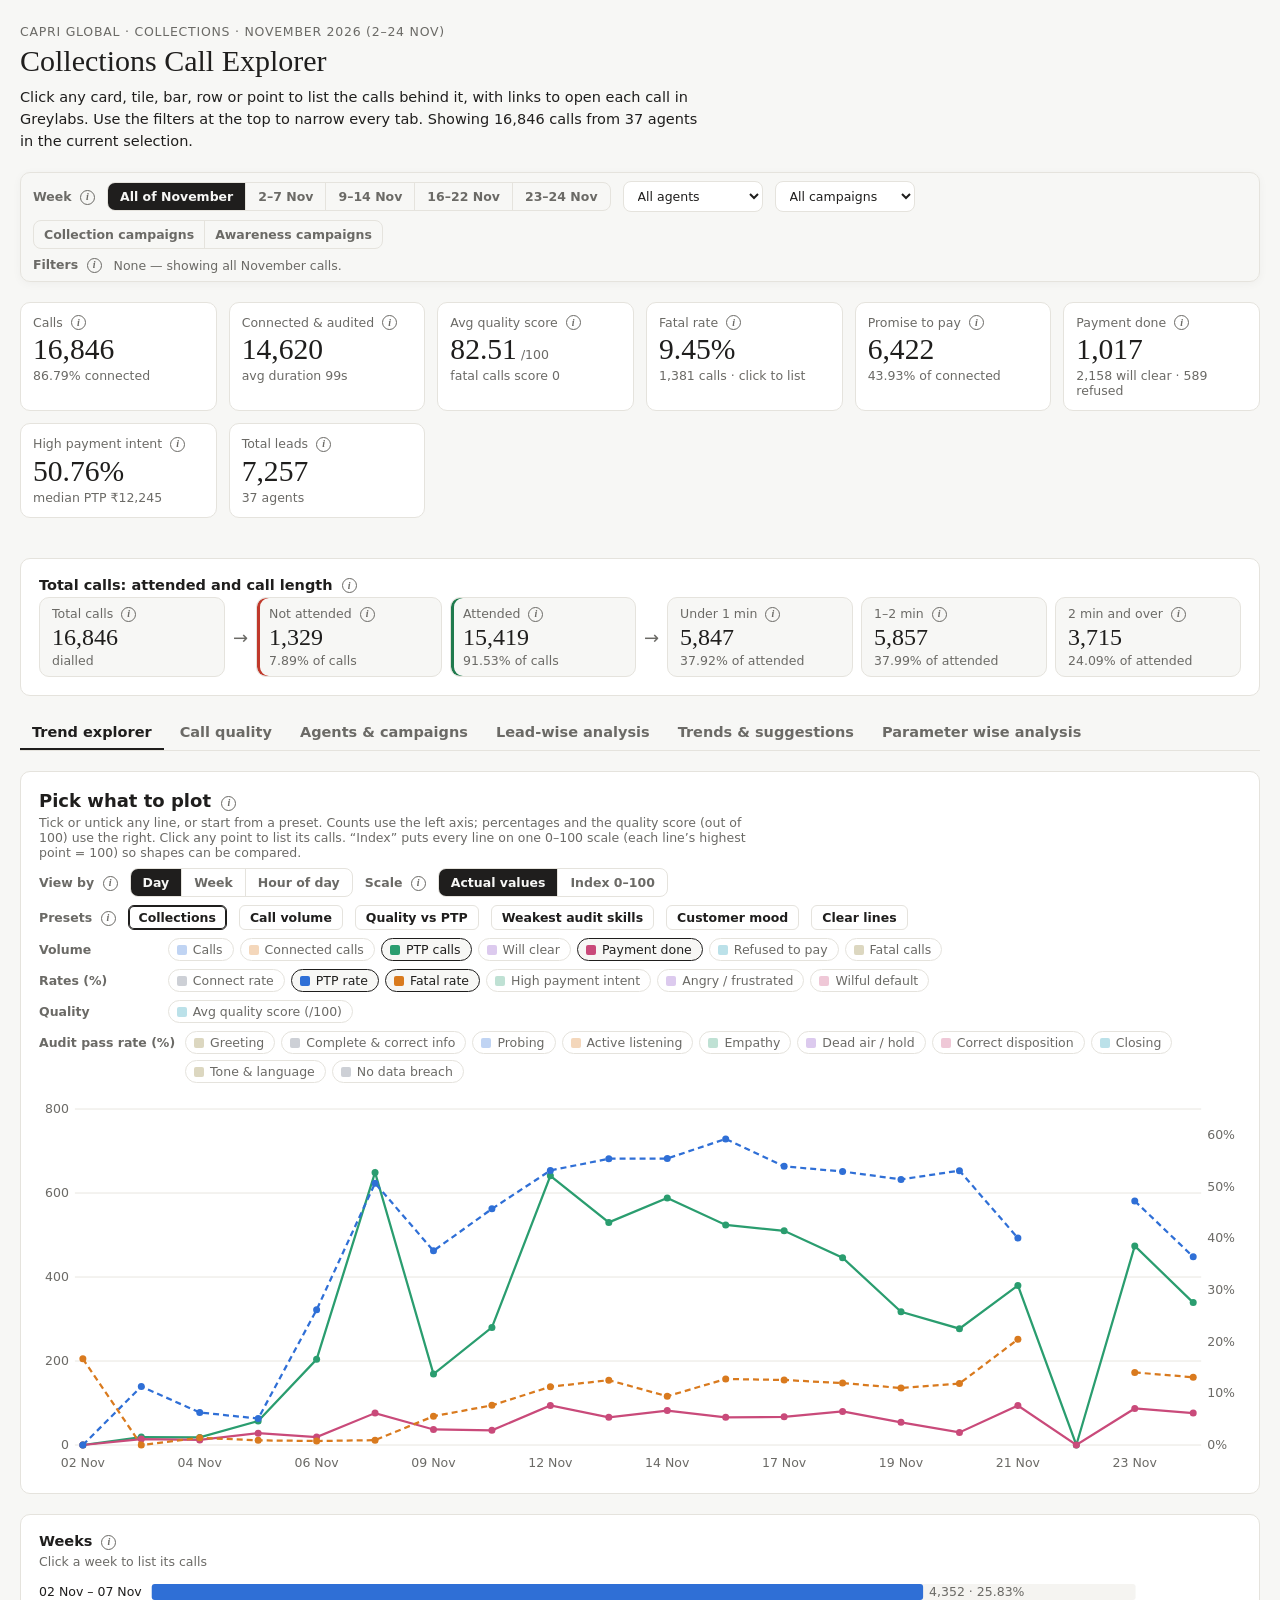
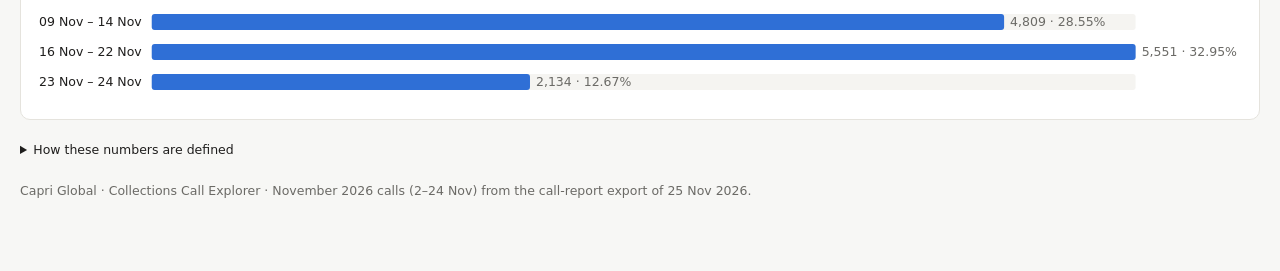
==== commit 891d51b7: "Deploy LAST AND FINAL dashboard: 16,846 calls (Nov 2-24), defs.js tooltips, Greylabs call links, and" ====
--- a/index.html
+++ b/index.html
@@ -12,22 +12,21 @@
 <div id="dash-root">
 <div class="cg">
 <header class="cg-head" id="top">
-  <div class="cg-eyebrow">Capri Global · Collections · November 2026 (2–23 Nov)</div>
+  <div class="cg-eyebrow">Capri Global · Collections · November 2026 (2–24 Nov)</div>
   <h1 class="cg-title">Collections Call Explorer</h1>
-  <p class="cg-lede" id="lede">Click any bar, row, week or chip to filter — every number and chart on the page updates to match. Showing <span class="dash-skeleton" data-draw="val" data-source="kpis" data-field="calls" data-fmt="int" data-row="0"></span> calls from <span class="dash-skeleton" data-draw="val" data-source="kpis" data-field="agents" data-fmt="int" data-row="0"></span> agents in the current selection.</p>
+  <p class="cg-lede" id="lede">Click any card, tile, bar, row or point to list the calls behind it, with links to open each call in Greylabs. Use the filters at the top to narrow every tab. Showing <span class="dash-skeleton" data-draw="val" data-source="kpis" data-field="calls" data-fmt="int" data-row="0"></span> calls from <span class="dash-skeleton" data-draw="val" data-source="kpis" data-field="agents" data-fmt="int" data-row="0"></span> agents in the current selection.</p>
 </header>
 
 <div class="cg-filters" id="filters">
   <div class="cg-frow">
-    <span class="cg-flabel">Week</span>
-    <div class="cg-seg" role="group" aria-label="Week" data-seg="week"><button type="button" data-v="" aria-pressed="false">All of November</button><button type="button" data-v="02 Nov – 07 Nov" aria-pressed="false">2–7 Nov</button><button type="button" data-v="09 Nov – 14 Nov" aria-pressed="false">9–14 Nov</button><button type="button" data-v="16 Nov – 22 Nov" aria-pressed="false">16–22 Nov</button><button type="button" data-v="23 Nov" aria-pressed="false">23 Nov</button></div>
+    <span class="cg-flabel">Week <span class="cg-i" tabindex="0" role="img" aria-label="Limits every tab to one calling week (Monday start). “All of November” shows every call." data-info="Limits every tab to one calling week (Monday start). “All of November” shows every call.">i</span></span>
+    <div class="cg-seg" role="group" aria-label="Week" data-seg="week"><button type="button" data-v="" aria-pressed="false">All of November</button><button type="button" data-v="02 Nov – 07 Nov" aria-pressed="false">2–7 Nov</button><button type="button" data-v="09 Nov – 14 Nov" aria-pressed="false">9–14 Nov</button><button type="button" data-v="16 Nov – 22 Nov" aria-pressed="false">16–22 Nov</button><button type="button" data-v="23 Nov – 24 Nov" aria-pressed="false">23–24 Nov</button></div>
     <select class="dash-select" data-draw="opts" data-dim="agent" data-all="All agents" data-source="options" aria-label="Agent"></select>
-    <select class="dash-select" data-draw="opts" data-dim="lang" data-all="All languages" data-source="options" aria-label="Language"></select>
-    <select class="dash-select" data-draw="opts" data-dim="campaign" data-all="All campaigns" data-source="options" aria-label="Campaign"></select>
+        <select class="dash-select" data-draw="opts" data-dim="campaign" data-all="All campaigns" data-source="options" aria-label="Campaign"></select>
     <div class="cg-seg cg-ctype" role="group" aria-label="Campaign type"><button type="button" data-ctype="Collection" aria-pressed="false" title="Campaigns whose name does not start with PDM">Collection campaigns</button><button type="button" data-ctype="Awareness" aria-pressed="false" title="Campaigns whose name starts with PDM">Awareness campaigns</button></div>
   </div>
   <div class="cg-frow cg-active" id="active-filters">
-    <span class="cg-flabel">Filters</span>
+    <span class="cg-flabel">Filters <span class="cg-i" tabindex="0" role="img" aria-label="Filters currently applied to every tab. Remove one with ✕ or use Clear all. Agent and campaign menus and the Collection / Awareness buttons sit on the left." data-info="Filters currently applied to every tab. Remove one with ✕ or use Clear all. Agent and campaign menus and the Collection / Awareness buttons sit on the left.">i</span></span>
     <span class="cg-nofilter">None — showing all November calls.</span>
     <span class="cg-chips" data-draw="chips"></span>
     <button type="button" class="cg-linkbtn" data-clear hidden>Clear all</button>
@@ -35,36 +34,37 @@
 </div>
 
 <div class="cg-kpis" id="kpis">
-  <div class="cg-kpi" id="k-calls"><span class="cg-kpi-l">Calls <span class="cg-i" tabindex="0" role="img" aria-label="Every call in the selection, attended or not." data-info="Every call in the selection, attended or not.">i</span></span><span class="cg-kpi-v"><span class="dash-skeleton" data-draw="val" data-source="kpis" data-field="calls" data-fmt="int" data-row="0"></span></span><span class="cg-kpi-s"><span class="dash-skeleton" data-draw="val" data-source="kpis" data-field="connect_rate" data-fmt="pct" data-row="0"></span> connected</span></div>
-  <div class="cg-kpi" id="k-conn"><span class="cg-kpi-l">Connected &amp; audited <span class="cg-i" tabindex="0" role="img" aria-label="Calls with enough conversation for the AI audit to score them. All rates on this page (fatal, PTP, intent) are a share of these calls." data-info="Calls with enough conversation for the AI audit to score them. All rates on this page (fatal, PTP, intent) are a share of these calls.">i</span></span><span class="cg-kpi-v"><span class="dash-skeleton" data-draw="val" data-source="kpis" data-field="connected" data-fmt="int" data-row="0"></span></span><span class="cg-kpi-s">avg duration <span class="dash-skeleton" data-draw="val" data-source="kpis" data-field="avg_duration_sec" data-fmt="sec" data-row="0"></span></span></div>
-  <div class="cg-kpi" id="k-score"><span class="cg-kpi-l">Avg quality score <span class="cg-i" tabindex="0" role="img" aria-label="Average audit score out of 10 across connected calls. Any call with a fatal error scores 0." data-info="Average audit score out of 10 across connected calls. Any call with a fatal error scores 0.">i</span></span><span class="cg-kpi-v"><span class="dash-skeleton" data-draw="val" data-source="kpis" data-field="avg_score" data-fmt="score" data-row="0"></span><small> /10</small></span><span class="cg-kpi-s">fatal calls score 0</span></div>
-  <button class="cg-kpi" id="k-fatal" data-toggle-flag="f_fatal" type="button" aria-pressed="false"><span class="cg-kpi-l">Fatal rate <span class="cg-i" aria-hidden="true" data-info="Share of connected calls with at least one fatal audit error, such as a wrong disposition tag, threat or data breach. Click the card to show only fatal calls.">i</span></span><span class="cg-kpi-v"><span class="dash-skeleton" data-draw="val" data-source="kpis" data-field="fatal_rate" data-fmt="pct" data-row="0"></span></span><span class="cg-kpi-s"><span class="dash-skeleton" data-draw="val" data-source="kpis" data-field="fatal_calls" data-fmt="int" data-row="0"></span> calls · click to filter</span></button>
-  <div class="cg-kpi" id="k-ptp"><span class="cg-kpi-l">Promise to pay <span class="cg-i" tabindex="0" role="img" aria-label="Connected calls where the customer promised to pay (Promise To Pay, Penal PTP or NACH PTP)." data-info="Connected calls where the customer promised to pay (Promise To Pay, Penal PTP or NACH PTP).">i</span></span><span class="cg-kpi-v"><span class="dash-skeleton" data-draw="val" data-source="kpis" data-field="ptp_calls" data-fmt="int" data-row="0"></span></span><span class="cg-kpi-s"><span class="dash-skeleton" data-draw="val" data-source="kpis" data-field="ptp_rate" data-fmt="pct" data-row="0"></span> of connected</span></div>
-  <div class="cg-kpi" id="k-paid"><span class="cg-kpi-l">Payment done <span class="cg-i" tabindex="0" role="img" aria-label="Connected calls where the customer said the payment is already made. “Will clear” means they said it will be cleared soon." data-info="Connected calls where the customer said the payment is already made. “Will clear” means they said it will be cleared soon.">i</span></span><span class="cg-kpi-v"><span class="dash-skeleton" data-draw="val" data-source="kpis" data-field="payment_done" data-fmt="int" data-row="0"></span></span><span class="cg-kpi-s"><span class="dash-skeleton" data-draw="val" data-source="kpis" data-field="will_clear" data-fmt="int" data-row="0"></span> will clear · <span class="dash-skeleton" data-draw="val" data-source="kpis" data-field="refused" data-fmt="int" data-row="0"></span> refused</span></div>
-  <div class="cg-kpi" id="k-intent"><span class="cg-kpi-l">High payment intent <span class="cg-i" tabindex="0" role="img" aria-label="Share of connected calls where the AI judged the customer’s willingness to pay as high. Median PTP is the middle promised amount." data-info="Share of connected calls where the AI judged the customer’s willingness to pay as high. Median PTP is the middle promised amount.">i</span></span><span class="cg-kpi-v"><span class="dash-skeleton" data-draw="val" data-source="kpis" data-field="high_intent_pct" data-fmt="pct" data-row="0"></span></span><span class="cg-kpi-s">median PTP <span class="dash-skeleton" data-draw="val" data-source="kpis" data-field="median_ptp_amount" data-fmt="inr" data-row="0"></span></span></div>
-  <div class="cg-kpi" id="k-leads"><span class="cg-kpi-l">Total leads <span class="cg-i" tabindex="0" role="img" aria-label="Unique leads (loan accounts) called in the selection. See the Lead-wise analysis tab for details." data-info="Unique leads (loan accounts) called in the selection. See the Lead-wise analysis tab for details.">i</span></span><span class="cg-kpi-v"><span class="dash-skeleton" data-draw="val" data-source="kpis" data-field="leads" data-fmt="int" data-row="0"></span></span><span class="cg-kpi-s"><span class="dash-skeleton" data-draw="val" data-source="kpis" data-field="agents" data-fmt="int" data-row="0"></span> agents</span></div>
-</div>
+  <button type="button" class="cg-kpi" id="k-calls" data-kpi="all" aria-pressed="false"><span class="cg-kpi-l">Calls <span class="cg-i" aria-hidden="true" data-info="Every call in the current selection, one row per call in the export, whether or not the customer picked up. Source: the dialer’s call record. Click to list all these calls.">i</span></span><span class="cg-kpi-v"><span class="dash-skeleton" data-draw="val" data-source="kpis" data-field="calls" data-fmt="int" data-row="0"></span></span><span class="cg-kpi-s"><span class="dash-skeleton" data-draw="val" data-source="kpis" data-field="connect_rate" data-fmt="pct" data-row="0"></span> connected</span></button>
+  <button type="button" class="cg-kpi" id="k-conn" data-kpi="connected" aria-pressed="false"><span class="cg-kpi-l">Connected &amp; audited <span class="cg-i" aria-hidden="true" data-info="Calls with enough two-way conversation for the AI audit to score them; calls with too little speech, no transcript or voicemail are excluded. Every rate on the page (fatal, PTP, intent, score) is a share of these calls. Source: the AI audit of the call recording/transcript. Click to list them.">i</span></span><span class="cg-kpi-v"><span class="dash-skeleton" data-draw="val" data-source="kpis" data-field="connected" data-fmt="int" data-row="0"></span></span><span class="cg-kpi-s">avg duration <span class="dash-skeleton" data-draw="val" data-source="kpis" data-field="avg_duration_sec" data-fmt="sec" data-row="0"></span></span></button>
+  <button type="button" class="cg-kpi" id="k-score" data-kpi="connected" aria-pressed="false"><span class="cg-kpi-l">Avg quality score <span class="cg-i" aria-hidden="true" data-info="Average audit score out of 100 across connected &amp; audited calls. Each call’s score is the points it earned divided by the points applicable to it (out of 100); any call with a fatal error scores 0. Per call, then averaged. Source: the AI audit of the call recording/transcript. Click to list the calls behind it.">i</span></span><span class="cg-kpi-v"><span class="dash-skeleton" data-draw="val" data-source="kpis" data-field="avg_score" data-fmt="score" data-row="0"></span><small> /100</small></span><span class="cg-kpi-s">fatal calls score 0</span></button>
+  <button type="button" class="cg-kpi" id="k-fatal" data-kpi="fatal" aria-pressed="false"><span class="cg-kpi-l">Fatal rate <span class="cg-i" aria-hidden="true" data-info="Share of connected &amp; audited calls that the audit marked fatal (at least one zero-tolerance error, e.g. wrong disposition tag, conduct breach). Per call. Source: the AI audit of the call recording/transcript. Click to list the fatal calls.">i</span></span><span class="cg-kpi-v"><span class="dash-skeleton" data-draw="val" data-source="kpis" data-field="fatal_rate" data-fmt="pct" data-row="0"></span></span><span class="cg-kpi-s"><span class="dash-skeleton" data-draw="val" data-source="kpis" data-field="fatal_calls" data-fmt="int" data-row="0"></span> calls · click to list</span></button>
+  <button type="button" class="cg-kpi" id="k-ptp" data-kpi="ptp" aria-pressed="false"><span class="cg-kpi-l">Promise to pay <span class="cg-i" aria-hidden="true" data-info="Connected calls whose AI-detected outcome was Promise To Pay, Penal PTP or NACH PTP, and their share of connected calls. Judged from what the customer said on the call, not from the agent’s tag. Source: the AI audit of the call recording/transcript. Click to list them.">i</span></span><span class="cg-kpi-v"><span class="dash-skeleton" data-draw="val" data-source="kpis" data-field="ptp_calls" data-fmt="int" data-row="0"></span></span><span class="cg-kpi-s"><span class="dash-skeleton" data-draw="val" data-source="kpis" data-field="ptp_rate" data-fmt="pct" data-row="0"></span> of connected</span></button>
+  <button type="button" class="cg-kpi" id="k-paid" data-kpi="paid" aria-pressed="false"><span class="cg-kpi-l">Payment done <span class="cg-i" aria-hidden="true" data-info="Connected calls where the customer said the payment was already made (AI-detected outcome “Payment Done”). Customer statement, not a verified collection. “Will clear” = said they will pay soon; “refused” = refused to pay. Source: the AI audit of the call recording/transcript. Click to list them.">i</span></span><span class="cg-kpi-v"><span class="dash-skeleton" data-draw="val" data-source="kpis" data-field="payment_done" data-fmt="int" data-row="0"></span></span><span class="cg-kpi-s"><span class="dash-skeleton" data-draw="val" data-source="kpis" data-field="will_clear" data-fmt="int" data-row="0"></span> will clear · <span class="dash-skeleton" data-draw="val" data-source="kpis" data-field="refused" data-fmt="int" data-row="0"></span> refused</span></button>
+  <button type="button" class="cg-kpi" id="k-intent" data-kpi="high" aria-pressed="false"><span class="cg-kpi-l">High payment intent <span class="cg-i" aria-hidden="true" data-info="Share of connected calls where the AI judged the customer’s willingness to pay as High, from the conversation. Median PTP is the middle amount promised on PTP calls that captured an amount. Source: the AI audit of the call recording/transcript. Click to list the high-intent calls.">i</span></span><span class="cg-kpi-v"><span class="dash-skeleton" data-draw="val" data-source="kpis" data-field="high_intent_pct" data-fmt="pct" data-row="0"></span></span><span class="cg-kpi-s">median PTP <span class="dash-skeleton" data-draw="val" data-source="kpis" data-field="median_ptp_amount" data-fmt="inr" data-row="0"></span></span></button>
+  <button type="button" class="cg-kpi" id="k-leads" data-kpi="leads" aria-pressed="false"><span class="cg-kpi-l">Total leads <span class="cg-i" aria-hidden="true" data-info="Unique leads (loan accounts) called in the selection — several calls to the same loan count once. Loan numbers are masked. Source: the dialer’s call record. Click to list all calls that have a lead.">i</span></span><span class="cg-kpi-v"><span class="dash-skeleton" data-draw="val" data-source="kpis" data-field="leads" data-fmt="int" data-row="0"></span></span><span class="cg-kpi-s"><span class="dash-skeleton" data-draw="val" data-source="kpis" data-field="agents" data-fmt="int" data-row="0"></span> agents</span></button>
+</div>
+
+<div class="cg-pwcalls" data-draw="pwcalls" data-source="pw_call_list" data-for="kpi" data-static="1"></div>
 
 <div class="cg-card cg-attend" id="attendance">
-  <h3 class="cg-h3">Total calls: attended and call length <span class="cg-i" tabindex="0" role="img" aria-label="How many dialled calls the customer picked up, and how long the picked-up calls lasted. Click a tile to filter the page; click it again to clear." data-info="How many dialled calls the customer picked up, and how long the picked-up calls lasted. Click a tile to filter the page; click it again to clear.">i</span></h3>
+  <h3 class="cg-h3">Total calls: attended and call length <span class="cg-i" tabindex="0" role="img" aria-label="Whether the customer picked up, and how long picked-up calls lasted. Attended / not attended comes from the dialer status (Connected / Not Connected); length is the full call duration. Source: the dialer’s call record. Click any tile to list its calls." data-info="Whether the customer picked up, and how long picked-up calls lasted. Attended / not attended comes from the dialer status (Connected / Not Connected); length is the full call duration. Source: the dialer’s call record. Click any tile to list its calls.">i</span></h3>
   <div class="cg-tiles">
-    <div class="cg-tile " id="a-total"><span class="cg-tile-l">Total calls <span class="cg-i" tabindex="0" role="img" aria-label="Every call in the selection." data-info="Every call in the selection.">i</span></span><span class="cg-tile-v"><span class="dash-skeleton" data-draw="val" data-source="attendance" data-field="calls" data-fmt="int" data-row="0"></span></span><span class="cg-tile-s">dialled</span></div>
+    <div class="cg-tile " id="a-total"><span class="cg-tile-l">Total calls <span class="cg-i" aria-hidden="true" data-info="Every call dialled in the selection. Source: the dialer’s call record. Click to list them.">i</span></span><span class="cg-tile-v"><span class="dash-skeleton" data-draw="val" data-source="attendance" data-field="calls" data-fmt="int" data-row="0"></span></span><span class="cg-tile-s">dialled</span></div>
     <span class="cg-arrow" aria-hidden="true">→</span>
-    <button type="button" class="cg-tile cg-bad" id="a-not" data-af="attend" data-av="Not attended" aria-pressed="false"><span class="cg-tile-l">Not attended <span class="cg-i" aria-hidden="true" data-info="The dialer marked the call Not Connected: the customer did not pick up or the call failed.">i</span></span><span class="cg-tile-v"><span class="dash-skeleton" data-draw="val" data-source="attendance" data-field="not_attended" data-fmt="int" data-row="0"></span></span><span class="cg-tile-s"><span class="dash-skeleton" data-draw="val" data-source="attendance" data-field="not_attended_pct" data-fmt="pct" data-row="0"></span> of calls</span></button>
-    <button type="button" class="cg-tile cg-ok" id="a-att" data-af="attend" data-av="Attended" aria-pressed="false"><span class="cg-tile-l">Attended <span class="cg-i" aria-hidden="true" data-info="The dialer marked the call Connected: the customer picked up.">i</span></span><span class="cg-tile-v"><span class="dash-skeleton" data-draw="val" data-source="attendance" data-field="attended" data-fmt="int" data-row="0"></span></span><span class="cg-tile-s"><span class="dash-skeleton" data-draw="val" data-source="attendance" data-field="attended_pct" data-fmt="pct" data-row="0"></span> of calls</span></button>
+    <button type="button" class="cg-tile cg-bad" id="a-not" data-af="attend" data-av="Not attended" aria-pressed="false"><span class="cg-tile-l">Not attended <span class="cg-i" aria-hidden="true" data-info="Calls the dialer marked Not Connected — the customer did not pick up or the call failed. Source: the dialer’s call record. Click to list them.">i</span></span><span class="cg-tile-v"><span class="dash-skeleton" data-draw="val" data-source="attendance" data-field="not_attended" data-fmt="int" data-row="0"></span></span><span class="cg-tile-s"><span class="dash-skeleton" data-draw="val" data-source="attendance" data-field="not_attended_pct" data-fmt="pct" data-row="0"></span> of calls</span></button>
+    <button type="button" class="cg-tile cg-ok" id="a-att" data-af="attend" data-av="Attended" aria-pressed="false"><span class="cg-tile-l">Attended <span class="cg-i" aria-hidden="true" data-info="Calls the dialer marked Connected — the customer picked up. Some attended calls are too short to audit, so this is higher than Connected &amp; audited. Source: the dialer’s call record. Click to list them.">i</span></span><span class="cg-tile-v"><span class="dash-skeleton" data-draw="val" data-source="attendance" data-field="attended" data-fmt="int" data-row="0"></span></span><span class="cg-tile-s"><span class="dash-skeleton" data-draw="val" data-source="attendance" data-field="attended_pct" data-fmt="pct" data-row="0"></span> of calls</span></button>
     <span class="cg-arrow" aria-hidden="true">→</span>
-    <button type="button" class="cg-tile " id="a-u1" data-af="dband" data-av="Under 1 min" aria-pressed="false"><span class="cg-tile-l">Under 1 min <span class="cg-i" aria-hidden="true" data-info="Attended calls that lasted less than 60 seconds.">i</span></span><span class="cg-tile-v"><span class="dash-skeleton" data-draw="val" data-source="attendance" data-field="under_1min" data-fmt="int" data-row="0"></span></span><span class="cg-tile-s"><span class="dash-skeleton" data-draw="val" data-source="attendance" data-field="under_1min_pct" data-fmt="pct" data-row="0"></span> of attended</span></button>
-    <button type="button" class="cg-tile " id="a-12" data-af="dband" data-av="1–2 min" aria-pressed="false"><span class="cg-tile-l">1–2 min <span class="cg-i" aria-hidden="true" data-info="Attended calls that lasted 60 to 119 seconds.">i</span></span><span class="cg-tile-v"><span class="dash-skeleton" data-draw="val" data-source="attendance" data-field="min_1_2" data-fmt="int" data-row="0"></span></span><span class="cg-tile-s"><span class="dash-skeleton" data-draw="val" data-source="attendance" data-field="min_1_2_pct" data-fmt="pct" data-row="0"></span> of attended</span></button>
-    <button type="button" class="cg-tile " id="a-o2" data-af="dband" data-av="2 min and over" aria-pressed="false"><span class="cg-tile-l">2 min and over <span class="cg-i" aria-hidden="true" data-info="Attended calls that lasted 2 minutes or longer.">i</span></span><span class="cg-tile-v"><span class="dash-skeleton" data-draw="val" data-source="attendance" data-field="over_2min" data-fmt="int" data-row="0"></span></span><span class="cg-tile-s"><span class="dash-skeleton" data-draw="val" data-source="attendance" data-field="over_2min_pct" data-fmt="pct" data-row="0"></span> of attended</span></button>
-  </div>
+    <button type="button" class="cg-tile " id="a-u1" data-af="dband" data-av="Under 1 min" aria-pressed="false"><span class="cg-tile-l">Under 1 min <span class="cg-i" aria-hidden="true" data-info="Attended calls shorter than 60 seconds, by full call duration. Source: the dialer’s call record. Click to list them.">i</span></span><span class="cg-tile-v"><span class="dash-skeleton" data-draw="val" data-source="attendance" data-field="under_1min" data-fmt="int" data-row="0"></span></span><span class="cg-tile-s"><span class="dash-skeleton" data-draw="val" data-source="attendance" data-field="under_1min_pct" data-fmt="pct" data-row="0"></span> of attended</span></button>
+    <button type="button" class="cg-tile " id="a-12" data-af="dband" data-av="1–2 min" aria-pressed="false"><span class="cg-tile-l">1–2 min <span class="cg-i" aria-hidden="true" data-info="Attended calls lasting 60 to 119 seconds. Source: the dialer’s call record. Click to list them.">i</span></span><span class="cg-tile-v"><span class="dash-skeleton" data-draw="val" data-source="attendance" data-field="min_1_2" data-fmt="int" data-row="0"></span></span><span class="cg-tile-s"><span class="dash-skeleton" data-draw="val" data-source="attendance" data-field="min_1_2_pct" data-fmt="pct" data-row="0"></span> of attended</span></button>
+    <button type="button" class="cg-tile " id="a-o2" data-af="dband" data-av="2 min and over" aria-pressed="false"><span class="cg-tile-l">2 min and over <span class="cg-i" aria-hidden="true" data-info="Attended calls lasting 2 minutes or longer. Source: the dialer’s call record. Click to list them.">i</span></span><span class="cg-tile-v"><span class="dash-skeleton" data-draw="val" data-source="attendance" data-field="over_2min" data-fmt="int" data-row="0"></span></span><span class="cg-tile-s"><span class="dash-skeleton" data-draw="val" data-source="attendance" data-field="over_2min_pct" data-fmt="pct" data-row="0"></span> of attended</span></button>
+  </div>
+  <div class="cg-pwcalls" data-draw="pwcalls" data-source="pw_call_list" data-for="att" data-static="1"></div>
 </div>
 
 <nav class="cg-tabs" role="tablist" aria-label="Explorer sections">
   <button class="cg-tab" role="tab" aria-controls="trend" aria-selected="true">Trend explorer</button>
-  <button class="cg-tab" role="tab" aria-controls="customers" aria-selected="false">Outcomes &amp; customers</button>
   <button class="cg-tab" role="tab" aria-controls="quality" aria-selected="false">Call quality</button>
   <button class="cg-tab" role="tab" aria-controls="agents" aria-selected="false">Agents &amp; campaigns</button>
-  <button class="cg-tab" role="tab" aria-controls="risk" aria-selected="false">Risk</button>
   <button class="cg-tab" role="tab" aria-controls="leads" aria-selected="false">Lead-wise analysis</button>
   <button class="cg-tab" role="tab" aria-controls="insights" aria-selected="false">Trends &amp; suggestions</button>
   <button class="cg-tab" role="tab" aria-controls="params" aria-selected="false">Parameter wise analysis</button>
@@ -72,14 +72,14 @@
 
 <section class="cg-sec" id="trend" role="tabpanel">
   <div class="cg-card" id="trend-card">
-    <h2 class="cg-h2">Pick what to plot <span class="cg-i" tabindex="0" role="img" aria-label="Tick lines to compare any measures over time. Counts use the left axis, percentages the right." data-info="Tick lines to compare any measures over time. Counts use the left axis, percentages the right.">i</span></h2>
-    <p class="cg-sub">Tick or untick any line, or start from a preset. Counts use the left axis and percentages the right; the quality score is drawn ×10 on the percentage axis (hover shows the real score). “Index” puts every line on one 0–100 scale (each line’s highest point = 100) so shapes can be compared.</p>
+    <h2 class="cg-h2">Pick what to plot <span class="cg-i" tabindex="0" role="img" aria-label="Plot any measure by day, week or hour of day. Counts use the left axis; percentages and the quality score (out of 100) use the right. “Index” rescales each line so its highest point is 100, to compare shapes. Volumes from the dialer, outcomes and scores from the AI audit. Click any point to list that day’s, week’s or hour’s calls." data-info="Plot any measure by day, week or hour of day. Counts use the left axis; percentages and the quality score (out of 100) use the right. “Index” rescales each line so its highest point is 100, to compare shapes. Volumes from the dialer, outcomes and scores from the AI audit. Click any point to list that day’s, week’s or hour’s calls.">i</span></h2>
+    <p class="cg-sub">Tick or untick any line, or start from a preset. Counts use the left axis; percentages and the quality score (out of 100) use the right. Click any point to list its calls. “Index” puts every line on one 0–100 scale (each line’s highest point = 100) so shapes can be compared.</p>
     <div class="cg-ctl">
-      <span class="cg-flabel">View by</span><div class="cg-seg" role="group" aria-label="View by" data-seg="grain"><button type="button" data-v="day" aria-pressed="false">Day</button><button type="button" data-v="week" aria-pressed="false">Week</button><button type="button" data-v="hour" aria-pressed="false">Hour of day</button></div>
-      <span class="cg-flabel">Scale</span><div class="cg-seg" role="group" aria-label="Scale" data-seg="scale"><button type="button" data-v="actual" aria-pressed="false">Actual values</button><button type="button" data-v="index" aria-pressed="false">Index 0–100</button></div>
+      <span class="cg-flabel">View by <span class="cg-i" tabindex="0" role="img" aria-label="Group the trend by calendar day, calling week or hour of day the call started." data-info="Group the trend by calendar day, calling week or hour of day the call started.">i</span></span><div class="cg-seg" role="group" aria-label="View by" data-seg="grain"><button type="button" data-v="day" aria-pressed="false">Day</button><button type="button" data-v="week" aria-pressed="false">Week</button><button type="button" data-v="hour" aria-pressed="false">Hour of day</button></div>
+      <span class="cg-flabel">Scale <span class="cg-i" tabindex="0" role="img" aria-label="Actual values, or an index where each line’s highest point = 100 so different measures can be compared by shape." data-info="Actual values, or an index where each line’s highest point = 100 so different measures can be compared by shape.">i</span></span><div class="cg-seg" role="group" aria-label="Scale" data-seg="scale"><button type="button" data-v="actual" aria-pressed="false">Actual values</button><button type="button" data-v="index" aria-pressed="false">Index 0–100</button></div>
     </div>
     <div class="cg-presets" id="presets">
-      <span class="cg-flabel">Presets</span>
+      <span class="cg-flabel">Presets <span class="cg-i" tabindex="0" role="img" aria-label="Ready-made sets of lines to plot. You can still tick or untick any line afterwards." data-info="Ready-made sets of lines to plot. You can still tick or untick any line afterwards.">i</span></span>
       <button type="button" class="cg-linkbtn" data-preset="collections" aria-pressed="true">Collections</button>
       <button type="button" class="cg-linkbtn" data-preset="volume" aria-pressed="false">Call volume</button>
       <button type="button" class="cg-linkbtn" data-preset="quality" aria-pressed="false">Quality vs PTP</button>
@@ -90,102 +90,82 @@
     <div class="cg-toggles" id="series">
 <div class="cg-tg"><b>Volume</b><div class="cg-tg-items"><label class="cg-tgl"><input type="checkbox" data-s="calls"><i class="cg-sw" data-s="calls"></i>Calls</label><label class="cg-tgl"><input type="checkbox" data-s="connected"><i class="cg-sw" data-s="connected"></i>Connected calls</label><label class="cg-tgl on"><input type="checkbox" data-s="ptp_calls" checked><i class="cg-sw" data-s="ptp_calls"></i>PTP calls</label><label class="cg-tgl"><input type="checkbox" data-s="will_clear"><i class="cg-sw" data-s="will_clear"></i>Will clear</label><label class="cg-tgl on"><input type="checkbox" data-s="payment_done" checked><i class="cg-sw" data-s="payment_done"></i>Payment done</label><label class="cg-tgl"><input type="checkbox" data-s="refused"><i class="cg-sw" data-s="refused"></i>Refused to pay</label><label class="cg-tgl"><input type="checkbox" data-s="fatal_calls"><i class="cg-sw" data-s="fatal_calls"></i>Fatal calls</label></div></div>
 <div class="cg-tg"><b>Rates (%)</b><div class="cg-tg-items"><label class="cg-tgl"><input type="checkbox" data-s="connect_rate"><i class="cg-sw" data-s="connect_rate"></i>Connect rate</label><label class="cg-tgl on"><input type="checkbox" data-s="ptp_rate" checked><i class="cg-sw" data-s="ptp_rate"></i>PTP rate</label><label class="cg-tgl on"><input type="checkbox" data-s="fatal_rate" checked><i class="cg-sw" data-s="fatal_rate"></i>Fatal rate</label><label class="cg-tgl"><input type="checkbox" data-s="high_intent_pct"><i class="cg-sw" data-s="high_intent_pct"></i>High payment intent</label><label class="cg-tgl"><input type="checkbox" data-s="angry_pct"><i class="cg-sw" data-s="angry_pct"></i>Angry / frustrated</label><label class="cg-tgl"><input type="checkbox" data-s="wilful_pct"><i class="cg-sw" data-s="wilful_pct"></i>Wilful default</label></div></div>
-<div class="cg-tg"><b>Quality</b><div class="cg-tg-items"><label class="cg-tgl"><input type="checkbox" data-s="avg_score"><i class="cg-sw" data-s="avg_score"></i>Avg quality score (/10)</label></div></div>
+<div class="cg-tg"><b>Quality</b><div class="cg-tg-items"><label class="cg-tgl"><input type="checkbox" data-s="avg_score"><i class="cg-sw" data-s="avg_score"></i>Avg quality score (/100)</label></div></div>
 <div class="cg-tg"><b>Audit pass rate (%)</b><div class="cg-tg-items"><label class="cg-tgl"><input type="checkbox" data-s="p_greet"><i class="cg-sw" data-s="p_greet"></i>Greeting</label><label class="cg-tgl"><input type="checkbox" data-s="p_info"><i class="cg-sw" data-s="p_info"></i>Complete &amp; correct info</label><label class="cg-tgl"><input type="checkbox" data-s="p_probe"><i class="cg-sw" data-s="p_probe"></i>Probing</label><label class="cg-tgl"><input type="checkbox" data-s="p_listen"><i class="cg-sw" data-s="p_listen"></i>Active listening</label><label class="cg-tgl"><input type="checkbox" data-s="p_empathy"><i class="cg-sw" data-s="p_empathy"></i>Empathy</label><label class="cg-tgl"><input type="checkbox" data-s="p_hold"><i class="cg-sw" data-s="p_hold"></i>Dead air / hold</label><label class="cg-tgl"><input type="checkbox" data-s="p_dispo"><i class="cg-sw" data-s="p_dispo"></i>Correct disposition</label><label class="cg-tgl"><input type="checkbox" data-s="p_closing"><i class="cg-sw" data-s="p_closing"></i>Closing</label><label class="cg-tgl"><input type="checkbox" data-s="p_tone"><i class="cg-sw" data-s="p_tone"></i>Tone &amp; language</label><label class="cg-tgl"><input type="checkbox" data-s="p_datasec"><i class="cg-sw" data-s="p_datasec"></i>No data breach</label></div></div>
     </div>
     <div class="cg-chart cg-xl" data-draw="trend" data-source="trend" style="min-height:380px"></div>
-  </div>
-  <div class="cg-grid2">
-    <div class="cg-card" id="c-week"><h3 class="cg-h3">Weeks <span class="cg-i" tabindex="0" role="img" aria-label="Calls per calling week in November. Click a week to filter the page." data-info="Calls per calling week in November. Click a week to filter the page.">i</span></h3><p class=cg-sub>Click a week to filter</p><div class="cg-chart" style="min-height:100px" data-draw="cbar" data-source="by_week" data-dim="week" data-sort="key" data-mgroup="bm" data-aria="Bar chart by week"></div></div>
+    <div class="cg-pwcalls" data-draw="pwcalls" data-source="pw_call_list" data-for="tday"></div><div class="cg-pwcalls" data-draw="pwcalls" data-source="pw_call_list" data-for="tweek"></div><div class="cg-pwcalls" data-draw="pwcalls" data-source="pw_call_list" data-for="thour"></div>
+  </div>
+  <div class="cg-grid2">
+    <div class="cg-card" id="c-week"><h3 class="cg-h3">Weeks <span class="cg-i" tabindex="0" role="img" aria-label="Calls per calling week (Monday start). Bars can show calls, PTP rate, fatal rate or average score (per call, averaged). Worked out by this dashboard from the call export. Click a week to list its calls." data-info="Calls per calling week (Monday start). Bars can show calls, PTP rate, fatal rate or average score (per call, averaged). Worked out by this dashboard from the call export. Click a week to list its calls.">i</span></h3><p class=cg-sub>Click a week to list its calls</p><div class="cg-chart" style="min-height:100px" data-draw="cbar" data-source="by_week" data-dim="week" data-sort="key" data-mgroup="bm" data-aria="Bar chart by week"></div><div class="cg-pwcalls" data-draw="pwcalls" data-source="pw_call_list" data-for="week"></div></div>
     
   </div>
 </section>
 
-<section class="cg-sec" id="customers" role="tabpanel" hidden>
-  <div class="cg-ctl"><span class="cg-flabel">Show bars as</span><div class="cg-seg" role="group" aria-label="Measure" data-seg="bm"><button type="button" data-v="calls" aria-pressed="false">Calls</button><button type="button" data-v="ptp_rate" aria-pressed="false">PTP rate</button><button type="button" data-v="fatal_rate" aria-pressed="false">Fatal rate</button><button type="button" data-v="avg_score" aria-pressed="false">Avg score</button></div><span class="cg-hint">Click a bar to filter the whole page by it; click again to clear.</span></div>
-  <div class="cg-grid2">
-    <div class="cg-card" id="c-outcome"><h3 class="cg-h3">Call outcome <span class="cg-i" tabindex="0" role="img" aria-label="What happened on each connected call, as detected by the AI from the conversation." data-info="What happened on each connected call, as detected by the AI from the conversation.">i</span></h3><p class=cg-sub>What happened on connected calls</p><div class="cg-chart" style="min-height:300px" data-draw="cbar" data-source="by_outcome" data-dim="outcome" data-mgroup="bm" data-limit="14" data-aria="Bar chart of call outcomes"></div></div>
-    <div class="cg-card" id="c-intent"><h3 class="cg-h3">Willingness to pay <span class="cg-i" tabindex="0" role="img" aria-label="AI judgement of how willing the customer was to pay: high, medium, low or no intent." data-info="AI judgement of how willing the customer was to pay: high, medium, low or no intent.">i</span></h3><p class=cg-sub>Payment intent</p><div class="cg-chart" style="min-height:150px" data-draw="cbar" data-source="by_intent" data-dim="intent" data-mgroup="bm" data-aria="Bar chart of payment intent"></div></div>
-    <div class="cg-card" id="c-cap"><h3 class="cg-h3">Ability to pay <span class="cg-i" tabindex="0" role="img" aria-label="AI judgement of whether the customer has the means to pay right now." data-info="AI judgement of whether the customer has the means to pay right now.">i</span></h3><p class=cg-sub>Payment capability</p><div class="cg-chart" style="min-height:150px" data-draw="cbar" data-source="by_cap" data-dim="cap" data-mgroup="bm" data-color="1" data-aria="Bar chart of payment capability"></div></div>
-    <div class="cg-card" id="c-sent"><h3 class="cg-h3">Customer sentiment <span class="cg-i" tabindex="0" role="img" aria-label="The customer’s mood on the call, as detected by the AI." data-info="The customer’s mood on the call, as detected by the AI.">i</span></h3><div class="cg-chart" style="min-height:260px" data-draw="cbar" data-source="by_sent" data-dim="sent" data-mgroup="bm" data-color="2" data-aria="Bar chart of customer sentiment"></div></div>
-    <div class="cg-card" id="c-reason"><h3 class="cg-h3">Reason for non-payment <span class="cg-i" tabindex="0" role="img" aria-label="The main reason the customer gave for not paying, grouped into categories." data-info="The main reason the customer gave for not paying, grouped into categories.">i</span></h3><p class=cg-sub>Main category</p><div class="cg-chart" style="min-height:190px" data-draw="cbar" data-source="by_reason" data-dim="reason" data-mgroup="bm" data-aria="Bar chart of non-payment reasons"></div></div>
-    <div class="cg-card" id="c-rsub"><h3 class="cg-h3">Specific reason given <span class="cg-i" tabindex="0" role="img" aria-label="The specific reason behind the category, where the customer named one." data-info="The specific reason behind the category, where the customer named one.">i</span></h3><div class="cg-chart" style="min-height:330px" data-draw="cbar" data-source="by_rsub" data-dim="rsub" data-mgroup="bm" data-color="1" data-limit="12" data-aria="Bar chart of specific reasons"></div></div>
-    <div class="cg-card" id="c-lang"><h3 class="cg-h3">Language <span class="cg-i" tabindex="0" role="img" aria-label="Language the call was held in." data-info="Language the call was held in.">i</span></h3><div class="cg-chart" style="min-height:120px" data-draw="cbar" data-source="by_lang" data-dim="lang" data-mgroup="bm" data-color="3" data-aria="Bar chart by language"></div></div>
-  </div>
-</section>
+
 
 <section class="cg-sec" id="quality" role="tabpanel" hidden>
-  <div class="cg-card" id="c-params"><h3 class="cg-h3">Audit parameter pass rate <span class="cg-i" tabindex="0" role="img" aria-label="For each audit check, the share of assessed calls that passed it. Click a check to see the calls that failed it." data-info="For each audit check, the share of assessed calls that passed it. Click a check to see the calls that failed it.">i</span></h3><p class=cg-sub>Click a parameter to filter the whole page to the calls that failed it. Green ≥ 90%, amber 75–90%, red &lt; 75%.</p><div class="cg-chart" style="min-height:520px" data-draw="cbar" data-source="by_param" data-dim="param" data-key="param" data-label="parameter" data-measure="pass_rate" data-mfmt="pct" data-mlabel="Pass rate" data-max100="1" data-tone="pass" data-sort="none" data-tip="pass_rate:pct:Pass rate,assessed:int:Assessed,failed:int:Failed,fatal:int:Fatal" data-aria="Bar chart of audit parameter pass rates"></div></div>
-  <div class="cg-card" id="c-fatalp"><h3 class="cg-h3">Fatal marks by parameter <span class="cg-i" tabindex="0" role="img" aria-label="How many fatal errors each audit check caused. One fatal error sets the call score to 0." data-info="How many fatal errors each audit check caused. One fatal error sets the call score to 0.">i</span></h3><div class="cg-chart" style="min-height:120px" data-draw="cbar" data-source="by_param" data-dim="param" data-key="param" data-label="parameter" data-measure="fatal" data-mfmt="int" data-mlabel="Fatal marks" data-color="bad" data-limit="6" data-tip="fatal:int:Fatal marks,assessed:int:Assessed" data-aria="Bar chart of fatal marks by parameter"></div></div>
+  <div class="cg-card" id="c-params"><h3 class="cg-h3">Audit parameter pass rate <span class="cg-i" tabindex="0" role="img" aria-label="For each audit check, the share of connected calls where it was assessed and passed. Each check is judged by the AI on the transcript; some checks only apply to some calls. Per call. Source: the AI audit of the call recording/transcript. Click a check to list the calls that failed it." data-info="For each audit check, the share of connected calls where it was assessed and passed. Each check is judged by the AI on the transcript; some checks only apply to some calls. Per call. Source: the AI audit of the call recording/transcript. Click a check to list the calls that failed it.">i</span></h3><p class=cg-sub>Click a parameter to list the calls that failed it. Green ≥ 90%, amber 75–90%, red &lt; 75%.</p><div class="cg-chart" style="min-height:520px" data-draw="cbar" data-source="by_param" data-dim="param" data-key="param" data-label="parameter" data-measure="pass_rate" data-mfmt="pct" data-mlabel="Pass rate" data-max100="1" data-tone="pass" data-sort="none" data-tip="pass_rate:pct:Pass rate,assessed:int:Assessed,failed:int:Failed,fatal:int:Fatal" data-aria="Bar chart of audit parameter pass rates"></div><div class="cg-pwcalls" data-draw="pwcalls" data-source="pw_call_list" data-for="param"></div></div>
+  <div class="cg-card" id="c-fatalp"><h3 class="cg-h3">Fatal marks by parameter <span class="cg-i" tabindex="0" role="img" aria-label="How many calls each audit check marked fatal. One fatal mark sets the call’s score to 0. Counted per check, so a call fatal on two checks appears twice. Source: the AI audit of the call recording/transcript. Click a bar to list those calls." data-info="How many calls each audit check marked fatal. One fatal mark sets the call’s score to 0. Counted per check, so a call fatal on two checks appears twice. Source: the AI audit of the call recording/transcript. Click a bar to list those calls.">i</span></h3><div class="cg-chart" style="min-height:120px" data-draw="cbar" data-source="by_param" data-dim="pfatal" data-key="param" data-label="parameter" data-measure="fatal" data-mfmt="int" data-mlabel="Fatal marks" data-color="bad" data-limit="6" data-tip="fatal:int:Fatal marks,assessed:int:Assessed" data-aria="Bar chart of fatal marks by parameter"></div><div class="cg-pwcalls" data-draw="pwcalls" data-source="pw_call_list" data-for="pfatal"></div></div>
 </section>
 
 <section class="cg-sec" id="agents" role="tabpanel" hidden>
-  <div class="cg-ctl"><span class="cg-flabel">Rank by</span><div class="cg-seg" role="group" aria-label="Measure" data-seg="am"><button type="button" data-v="calls" aria-pressed="false">Calls</button><button type="button" data-v="ptp_rate" aria-pressed="false">PTP rate</button><button type="button" data-v="fatal_rate" aria-pressed="false">Fatal rate</button><button type="button" data-v="avg_score" aria-pressed="false">Avg score</button></div><span class="cg-hint">Rates only rank agents and campaigns with at least 30 connected calls.</span></div>
-  <div class="cg-grid2">
-    <div class="cg-card" id="c-agents"><h3 class="cg-h3">Agents — top 15 <span class="cg-i" tabindex="0" role="img" aria-label="Agents ranked by the measure chosen above. Rates only rank agents with 30+ connected calls." data-info="Agents ranked by the measure chosen above. Rates only rank agents with 30+ connected calls.">i</span></h3><p class=cg-sub>Click an agent to filter</p><div class="cg-chart" style="min-height:440px" data-draw="cbar" data-source="by_agent" data-dim="agent" data-mgroup="am" data-limit="15" data-minconn="30" data-aria="Bar chart of agents"></div></div>
-    <div class="cg-card" id="c-campaigns"><h3 class="cg-h3">Campaigns <span class="cg-i" tabindex="0" role="img" aria-label="Dialer campaigns ranked by the measure chosen above. Click one to filter the page to that campaign." data-info="Dialer campaigns ranked by the measure chosen above. Click one to filter the page to that campaign.">i</span></h3><p class=cg-sub>Click a campaign to filter</p><div class="cg-chart" style="min-height:330px" data-draw="cbar" data-source="by_campaign" data-dim="campaign" data-mgroup="am" data-limit="15" data-minconn="30" data-color="1" data-aria="Bar chart of campaigns"></div></div>
+  <div class="cg-ctl"><span class="cg-flabel">Rank by <span class="cg-i" tabindex="0" role="img" aria-label="What the agent and campaign charts are ranked by. Rates only rank agents or campaigns with 30+ connected calls." data-info="What the agent and campaign charts are ranked by. Rates only rank agents or campaigns with 30+ connected calls.">i</span></span><div class="cg-seg" role="group" aria-label="Measure" data-seg="am"><button type="button" data-v="calls" aria-pressed="false">Calls</button><button type="button" data-v="ptp_rate" aria-pressed="false">PTP rate</button><button type="button" data-v="fatal_rate" aria-pressed="false">Fatal rate</button><button type="button" data-v="avg_score" aria-pressed="false">Avg score /100</button></div><span class="cg-hint">Rates only rank agents and campaigns with at least 30 connected calls.</span></div>
+  <div class="cg-grid2">
+    <div class="cg-card" id="c-agents"><h3 class="cg-h3">Agents — top 15 <span class="cg-i" tabindex="0" role="img" aria-label="Agents ranked by the measure chosen above: calls (from the dialer), or PTP rate, fatal rate or average score (from the AI audit, per call then averaged). Rates only rank agents with 30+ connected calls. Click an agent to list their calls." data-info="Agents ranked by the measure chosen above: calls (from the dialer), or PTP rate, fatal rate or average score (from the AI audit, per call then averaged). Rates only rank agents with 30+ connected calls. Click an agent to list their calls.">i</span></h3><p class=cg-sub>Click an agent to list their calls</p><div class="cg-chart" style="min-height:440px" data-draw="cbar" data-source="by_agent" data-dim="agent" data-mgroup="am" data-limit="15" data-minconn="30" data-aria="Bar chart of agents"></div><div class="cg-pwcalls" data-draw="pwcalls" data-source="pw_call_list" data-for="agent"></div></div>
+    <div class="cg-card" id="c-campaigns"><h3 class="cg-h3">Campaigns <span class="cg-i" tabindex="0" role="img" aria-label="Dialer campaigns ranked by the measure chosen above. Campaign comes from the dialer record; rates from the AI audit. Click a campaign to list its calls." data-info="Dialer campaigns ranked by the measure chosen above. Campaign comes from the dialer record; rates from the AI audit. Click a campaign to list its calls.">i</span></h3><p class=cg-sub>Click a campaign to list its calls</p><div class="cg-chart" style="min-height:330px" data-draw="cbar" data-source="by_campaign" data-dim="campaign" data-mgroup="am" data-limit="15" data-minconn="30" data-color="1" data-aria="Bar chart of campaigns"></div><div class="cg-pwcalls" data-draw="pwcalls" data-source="pw_call_list" data-for="campaign"></div></div>
   </div>
   <div class="cg-card" id="t-agents">
-    <h3 class="cg-h3">Agent scorecard <span class="cg-i" tabindex="0" role="img" aria-label="Every agent’s volume and quality. Click a row to filter the page to that agent." data-info="Every agent’s volume and quality. Click a row to filter the page to that agent.">i</span></h3>
-    <p class="cg-sub">Click a heading to sort, a row to filter the page to that agent</p>
+    <h3 class="cg-h3">Agent scorecard <span class="cg-i" tabindex="0" role="img" aria-label="Every agent’s calls and connected calls (dialer + audit), average score out of 100, fatal rate and PTP rate (AI audit, per call). Agent-wise. Click a heading to sort, a row to list that agent’s calls." data-info="Every agent’s calls and connected calls (dialer + audit), average score out of 100, fatal rate and PTP rate (AI audit, per call). Agent-wise. Click a heading to sort, a row to list that agent’s calls.">i</span></h3>
+    <p class="cg-sub">Click a heading to sort, a row to list that agent’s calls</p>
     <div class="cg-scroll cg-tall">
-      <table class="cg-table cg-sortable" data-source="by_agent" data-row-key="agent" data-dim="agent">
-        <thead><tr><th data-field="agent" aria-sort="none">Agent</th><th class="cg-num" data-field="calls" data-fmt="int" aria-sort="descending">Calls</th><th class="cg-num" data-field="connected" data-fmt="int" aria-sort="none">Connected</th><th class="cg-num" data-field="avg_score" data-fmt="score" data-tone="score" aria-sort="none">Avg score</th><th class="cg-num" data-field="fatal_rate" data-fmt="pct" data-tone="fatal" aria-sort="none">Fatal rate</th><th class="cg-num" data-field="ptp_rate" data-fmt="pct" aria-sort="none">PTP rate</th></tr></thead>
+      <table class="cg-table cg-sortable" data-source="by_agent" data-row-key="agent" data-dim="agent2">
+        <thead><tr><th data-field="agent" aria-sort="none">Agent <span class="cg-i" aria-hidden="true" data-info="The agent on the call, from the call record.">i</span></th><th class="cg-num" data-field="calls" data-fmt="int" aria-sort="descending">Calls <span class="cg-i" aria-hidden="true" data-info="Number of call records. From the dialer.">i</span></th><th class="cg-num" data-field="connected" data-fmt="int" aria-sort="none">Connected <span class="cg-i" aria-hidden="true" data-info="Calls with enough conversation for the AI audit to score.">i</span></th><th class="cg-num" data-field="avg_score" data-fmt="score" data-tone="score" aria-sort="none">Avg score /100 <span class="cg-i" aria-hidden="true" data-info="Average audit score out of 100, per call then averaged. Fatal calls score 0. From the AI audit.">i</span></th><th class="cg-num" data-field="fatal_rate" data-fmt="pct" data-tone="fatal" aria-sort="none">Fatal rate <span class="cg-i" aria-hidden="true" data-info="Share of connected calls marked fatal by the AI audit.">i</span></th><th class="cg-num" data-field="ptp_rate" data-fmt="pct" aria-sort="none">PTP rate <span class="cg-i" aria-hidden="true" data-info="Share of connected calls whose AI-detected outcome was a promise to pay.">i</span></th></tr></thead>
         <tbody data-draw="tbl"></tbody>
       </table>
     </div>
-  </div>
-</section>
-
-<section class="cg-sec" id="risk" role="tabpanel" hidden>
-  <div class="cg-card" id="c-flags"><h3 class="cg-h3">Risk and compliance flags <span class="cg-i" tabindex="0" role="img" aria-label="Calls carrying each risk or compliance flag, as a share of connected calls. Click a flag to see those calls." data-info="Calls carrying each risk or compliance flag, as a share of connected calls. Click a flag to see those calls.">i</span></h3><p class=cg-sub>Calls flagged · share of connected calls. Click a flag to see only those calls.</p><div class="cg-chart" style="min-height:370px" data-draw="cbar" data-source="by_flag" data-dim="flag" data-key="flag" data-label="label" data-tip="calls:int:Calls,share:pct:Share of connected" data-color="bad" data-aria="Bar chart of risk flags"></div></div>
-  <p class="cg-note" id="risk-note">Threats, agent profanity and data-security breaches are zero-tolerance items. Click a flag to filter the whole page, then use the fatal and non-fatal breakdowns on the Parameter wise analysis tab to open the matching calls.</p>
-</section>
+    <div class="cg-pwcalls" data-draw="pwcalls" data-source="pw_call_list" data-for="agent2"></div>
+  </div>
+</section>
+
+
 
 
 
 <section class="cg-sec" id="leads" role="tabpanel" hidden>
-  <p class="cg-sub" id="leads-intro">A lead is one loan account. Each lead’s November calls are combined to show how far it got — reached, promised to pay, paid — and how many calls it took. The page filters at the top (week, agent, language, outcome and so on) still apply; clicks on this tab filter the leads further.</p>
+  <p class="cg-sub" id="leads-intro">A lead is one loan account. Each lead’s November calls are combined to show how far it got — reached, promised to pay, paid — and how many calls it took. The page filters at the top (week, agent, campaign and so on) still apply. Click any card, bar or row to list the calls of those leads.</p>
   <div class="cg-frow cg-active" id="lead-filters">
-    <span class="cg-flabel">Lead filters</span>
-    <span class="cg-lnofilter cg-hint">None — click a bar below to filter leads.</span>
+    <span class="cg-flabel">Lead filters <span class="cg-i" tabindex="0" role="img" aria-label="Extra filters that apply only to the leads on this tab. Set them from a lead call list with “Filter whole page to this”." data-info="Extra filters that apply only to the leads on this tab. Set them from a lead call list with “Filter whole page to this”.">i</span></span>
+    <span class="cg-lnofilter cg-hint">None — open a call list and use “Filter whole page to this” to filter leads.</span>
     <span class="cg-chips" data-draw="lchips"></span>
     <button type="button" class="cg-linkbtn" data-lclear hidden>Clear lead filters</button>
   </div>
   <div class="cg-kpis" id="lead-kpis">
-    <div class="cg-kpi" id="lk-leads"><span class="cg-kpi-l">Total leads (called) <span class="cg-i" tabindex="0" role="img" aria-label="Total leads: each lead is one loan account. Counts every lead with at least one call in the selection." data-info="Total leads: each lead is one loan account. Counts every lead with at least one call in the selection.">i</span></span><span class="cg-kpi-v"><span class="dash-skeleton" data-draw="val" data-source="lead_kpis" data-field="leads" data-fmt="int" data-row="0"></span></span><span class="cg-kpi-s"><span class="dash-skeleton" data-draw="val" data-source="lead_kpis" data-field="calls_per_lead" data-fmt="dec2" data-row="0"></span> calls per lead</span></div>
-    <div class="cg-kpi" id="lk-reached"><span class="cg-kpi-l">Leads reached <span class="cg-i" tabindex="0" role="img" aria-label="Leads with at least one connected, audited call. “First reached on call” is the average call number on which that happened." data-info="Leads with at least one connected, audited call. “First reached on call” is the average call number on which that happened.">i</span></span><span class="cg-kpi-v"><span class="dash-skeleton" data-draw="val" data-source="lead_kpis" data-field="reached" data-fmt="int" data-row="0"></span></span><span class="cg-kpi-s"><span class="dash-skeleton" data-draw="val" data-source="lead_kpis" data-field="reached_pct" data-fmt="pct" data-row="0"></span> of leads · first reached on call <span class="dash-skeleton" data-draw="val" data-source="lead_kpis" data-field="calls_to_connect" data-fmt="dec2" data-row="0"></span> on average</span></div>
-    <div class="cg-kpi" id="lk-promised"><span class="cg-kpi-l">Promised to pay / will clear <span class="cg-i" tabindex="0" role="img" aria-label="Leads that promised to pay, said they will clear, or paid on at least one call." data-info="Leads that promised to pay, said they will clear, or paid on at least one call.">i</span></span><span class="cg-kpi-v"><span class="dash-skeleton" data-draw="val" data-source="lead_kpis" data-field="promised" data-fmt="int" data-row="0"></span></span><span class="cg-kpi-s"><span class="dash-skeleton" data-draw="val" data-source="lead_kpis" data-field="promised_pct" data-fmt="pct" data-row="0"></span> of leads</span></div>
-    <div class="cg-kpi" id="lk-paid"><span class="cg-kpi-l">Leads paid <span class="cg-i" tabindex="0" role="img" aria-label="Leads where at least one call recorded the payment as done." data-info="Leads where at least one call recorded the payment as done.">i</span></span><span class="cg-kpi-v"><span class="dash-skeleton" data-draw="val" data-source="lead_kpis" data-field="paid" data-fmt="int" data-row="0"></span></span><span class="cg-kpi-s"><span class="dash-skeleton" data-draw="val" data-source="lead_kpis" data-field="paid_pct" data-fmt="pct" data-row="0"></span> of leads</span></div>
-    <div class="cg-kpi" id="lk-multi"><span class="cg-kpi-l">Handled by 2+ agents <span class="cg-i" tabindex="0" role="img" aria-label="Leads that were called by more than one agent during the selection." data-info="Leads that were called by more than one agent during the selection.">i</span></span><span class="cg-kpi-v"><span class="dash-skeleton" data-draw="val" data-source="lead_kpis" data-field="multi_agent_pct" data-fmt="pct" data-row="0"></span></span><span class="cg-kpi-s">of leads</span></div>
-  </div>
-  <div class="cg-grid2">
-    <div class="cg-card" id="l-funnel"><h3 class="cg-h3">Lead funnel <span class="cg-i" tabindex="0" role="img" aria-label="How many leads reached each stage at least once: called, reached, promised or will clear, paid." data-info="How many leads reached each stage at least once: called, reached, promised or will clear, paid.">i</span></h3><p class=cg-sub>Leads reaching each stage at least once in November</p><div class="cg-chart" style="min-height:130px" data-draw="lbar" data-source="lead_funnel" data-key="stage" data-label="stage" data-measure="leads" data-tip="leads" data-color="ok" data-aria="Bar chart of the lead funnel"></div></div>
-    <div class="cg-card" id="l-status"><h3 class="cg-h3">Best outcome reached per lead <span class="cg-i" tabindex="0" role="img" aria-label="The furthest each lead got across all its calls. Paid beats promised, which beats will clear, callback and refused." data-info="The furthest each lead got across all its calls. Paid beats promised, which beats will clear, callback and refused.">i</span></h3><p class=cg-sub>Paid beats promised, which beats will clear, and so on. Click to filter leads.</p><div class="cg-chart" style="min-height:220px" data-draw="lbar" data-source="lead_by_status" data-dim="lstatus" data-key="status" data-aria="Bar chart of leads by best outcome"></div></div>
-  </div>
-  <div class="cg-ctl"><span class="cg-flabel">Show bars as</span><div class="cg-seg" role="group" aria-label="Lead measure" data-lseg><button type="button" data-v="leads" aria-pressed="true">Leads</button><button type="button" data-v="reached_pct" aria-pressed="false">% reached</button><button type="button" data-v="promised_pct" aria-pressed="false">% promised</button><button type="button" data-v="paid_pct" aria-pressed="false">% paid</button><button type="button" data-v="calls_per_lead" aria-pressed="false">Calls per lead</button></div><span class="cg-hint">Click any bar to filter the leads; click again to clear.</span></div>
-  <div class="cg-grid2">
-    <div class="cg-card" id="l-att"><h3 class="cg-h3">Calls per lead <span class="cg-i" tabindex="0" role="img" aria-label="How many times each lead was called in the selection." data-info="How many times each lead was called in the selection.">i</span></h3><p class=cg-sub>How many times each lead was called</p><div class="cg-chart" style="min-height:160px" data-draw="lbar" data-source="lead_by_attempts" data-dim="latt" data-key="attempts" data-aria="Bar chart of leads by number of calls"></div></div>
+    <button type="button" class="cg-kpi" id="lk-leads" data-lkpi="all" aria-pressed="false"><span class="cg-kpi-l">Total leads (called) <span class="cg-i" aria-hidden="true" data-info="Unique leads (loan accounts) with at least one call in the selection, and the average number of calls per lead. Lead-wise. Source: the dialer’s call record. Click to list all their calls.">i</span></span><span class="cg-kpi-v"><span class="dash-skeleton" data-draw="val" data-source="lead_kpis" data-field="leads" data-fmt="int" data-row="0"></span></span><span class="cg-kpi-s"><span class="dash-skeleton" data-draw="val" data-source="lead_kpis" data-field="calls_per_lead" data-fmt="dec2" data-row="0"></span> calls per lead</span></button>
+    <button type="button" class="cg-kpi" id="lk-reached" data-lkpi="reached" aria-pressed="false"><span class="cg-kpi-l">Leads reached <span class="cg-i" aria-hidden="true" data-info="Leads with at least one connected &amp; audited call, and on average which call first reached them. Lead-wise, combining all of the lead’s calls. Source: the AI audit of the call recording/transcript. Click to list these leads’ calls.">i</span></span><span class="cg-kpi-v"><span class="dash-skeleton" data-draw="val" data-source="lead_kpis" data-field="reached" data-fmt="int" data-row="0"></span></span><span class="cg-kpi-s"><span class="dash-skeleton" data-draw="val" data-source="lead_kpis" data-field="reached_pct" data-fmt="pct" data-row="0"></span> of leads · first reached on call <span class="dash-skeleton" data-draw="val" data-source="lead_kpis" data-field="calls_to_connect" data-fmt="dec2" data-row="0"></span> on average</span></button>
+    <button type="button" class="cg-kpi" id="lk-promised" data-lkpi="promised" aria-pressed="false"><span class="cg-kpi-l">Promised to pay / will clear <span class="cg-i" aria-hidden="true" data-info="Leads that promised to pay, said they will clear, or said they had paid on at least one call. Lead-wise, from the AI-detected outcomes of all the lead’s calls. Click to list these leads’ calls.">i</span></span><span class="cg-kpi-v"><span class="dash-skeleton" data-draw="val" data-source="lead_kpis" data-field="promised" data-fmt="int" data-row="0"></span></span><span class="cg-kpi-s"><span class="dash-skeleton" data-draw="val" data-source="lead_kpis" data-field="promised_pct" data-fmt="pct" data-row="0"></span> of leads</span></button>
+    <button type="button" class="cg-kpi" id="lk-paid" data-lkpi="paid" aria-pressed="false"><span class="cg-kpi-l">Leads paid <span class="cg-i" aria-hidden="true" data-info="Leads where at least one call’s AI-detected outcome was Payment Done (customer said they paid). Lead-wise; not a verified collection. Click to list these leads’ calls.">i</span></span><span class="cg-kpi-v"><span class="dash-skeleton" data-draw="val" data-source="lead_kpis" data-field="paid" data-fmt="int" data-row="0"></span></span><span class="cg-kpi-s"><span class="dash-skeleton" data-draw="val" data-source="lead_kpis" data-field="paid_pct" data-fmt="pct" data-row="0"></span> of leads</span></button>
+    <button type="button" class="cg-kpi" id="lk-multi" data-lkpi="multi" aria-pressed="false"><span class="cg-kpi-l">Handled by 2+ agents <span class="cg-i" aria-hidden="true" data-info="Leads that more than one agent called in the selection. Lead-wise, from the agent on each call record. Click to list these leads’ calls.">i</span></span><span class="cg-kpi-v"><span class="dash-skeleton" data-draw="val" data-source="lead_kpis" data-field="multi_agent_pct" data-fmt="pct" data-row="0"></span></span><span class="cg-kpi-s">of leads</span></button>
+  </div>
+  <div class="cg-pwcalls" data-draw="pwcalls" data-source="lead_call_list" data-for="Lkpi" data-static="1"></div>
+  <div class="cg-grid2">
+    <div class="cg-card" id="l-funnel"><h3 class="cg-h3">Lead funnel <span class="cg-i" tabindex="0" role="img" aria-label="How many leads reached each stage at least once: called, reached (connected call), promised or will clear, paid. Lead-wise, combining all of a lead’s calls; outcomes from the AI audit. Click a stage to list its leads’ calls." data-info="How many leads reached each stage at least once: called, reached (connected call), promised or will clear, paid. Lead-wise, combining all of a lead’s calls; outcomes from the AI audit. Click a stage to list its leads’ calls.">i</span></h3><p class=cg-sub>Leads reaching each stage at least once in November</p><div class="cg-chart" style="min-height:130px" data-draw="lbar" data-source="lead_funnel" data-dim="Lstage" data-key="stage" data-label="stage" data-measure="leads" data-tip="leads" data-color="ok" data-aria="Bar chart of the lead funnel"></div><div class="cg-pwcalls" data-draw="pwcalls" data-source="lead_call_list" data-for="Lstage"></div></div>
+    <div class="cg-card" id="l-status"><h3 class="cg-h3">Best outcome reached per lead <span class="cg-i" tabindex="0" role="img" aria-label="The furthest each lead got across all its calls: Paid beats Promised to pay, then Will clear, Callback, Refused, Other connected; Not reached means no connected call. Lead-wise, from AI-detected outcomes. Click a bar to list those leads’ calls." data-info="The furthest each lead got across all its calls: Paid beats Promised to pay, then Will clear, Callback, Refused, Other connected; Not reached means no connected call. Lead-wise, from AI-detected outcomes. Click a bar to list those leads’ calls.">i</span></h3><p class=cg-sub>Paid beats promised, which beats will clear, and so on. Click to filter leads.</p><div class="cg-chart" style="min-height:220px" data-draw="lbar" data-source="lead_by_status" data-dim="Lstatus" data-key="status" data-aria="Bar chart of leads by best outcome"></div><div class="cg-pwcalls" data-draw="pwcalls" data-source="lead_call_list" data-for="Lstatus"></div></div>
+  </div>
+  <div class="cg-ctl"><span class="cg-flabel">Show bars as <span class="cg-i" tabindex="0" role="img" aria-label="What each bar measures: number of calls, PTP rate, fatal rate (shares of connected calls) or average score out of 100." data-info="What each bar measures: number of calls, PTP rate, fatal rate (shares of connected calls) or average score out of 100.">i</span></span><div class="cg-seg" role="group" aria-label="Lead measure" data-lseg><button type="button" data-v="leads" aria-pressed="true">Leads</button><button type="button" data-v="reached_pct" aria-pressed="false">% reached</button><button type="button" data-v="promised_pct" aria-pressed="false">% promised</button><button type="button" data-v="paid_pct" aria-pressed="false">% paid</button><button type="button" data-v="calls_per_lead" aria-pressed="false">Calls per lead</button></div><span class="cg-hint">Click any bar to filter the leads; click again to clear.</span></div>
+  <div class="cg-grid2">
+    <div class="cg-card" id="l-att"><h3 class="cg-h3">Calls per lead <span class="cg-i" tabindex="0" role="img" aria-label="How many times each lead was called in the selection, in bands. Lead-wise, counted from the call records. Click a band to list those leads’ calls." data-info="How many times each lead was called in the selection, in bands. Lead-wise, counted from the call records. Click a band to list those leads’ calls.">i</span></h3><p class=cg-sub>How many times each lead was called</p><div class="cg-chart" style="min-height:160px" data-draw="lbar" data-source="lead_by_attempts" data-dim="Latt" data-key="attempts" data-aria="Bar chart of leads by number of calls"></div><div class="cg-pwcalls" data-draw="pwcalls" data-source="lead_call_list" data-for="Latt"></div></div>
     
-    <div class="cg-card" id="l-emi"><h3 class="cg-h3">EMI amount <span class="cg-i" tabindex="0" role="img" aria-label="The lead’s monthly instalment, in bands." data-info="The lead’s monthly instalment, in bands.">i</span></h3><div class="cg-chart" style="min-height:190px" data-draw="lbar" data-source="lead_by_emi_band" data-dim="lemi" data-key="emi_band" data-color="2" data-aria="Bar chart of leads by EMI band"></div></div>
-    <div class="cg-card" id="l-cycle"><h3 class="cg-h3">EMI cycle <span class="cg-i" tabindex="0" role="img" aria-label="The EMI due-date cycle: day 5 or day 10 of the month." data-info="The EMI due-date cycle: day 5 or day 10 of the month.">i</span></h3><p class=cg-sub>Due-date cycle of the loan</p><div class="cg-chart" style="min-height:100px" data-draw="lbar" data-source="lead_by_cycle" data-dim="lcycle" data-key="cycle" data-color="3" data-aria="Bar chart of leads by EMI cycle"></div></div>
-  </div>
-  <div class="cg-card" id="t-lead-agents">
-    <h3 class="cg-h3">Lead results by agent <span class="cg-i" tabindex="0" role="img" aria-label="For each agent: how many leads they called, and the share of those leads they reached, got a promise or will-clear from, and saw paid, on their own calls. Click a row to filter the whole page to that agent." data-info="For each agent: how many leads they called, and the share of those leads they reached, got a promise or will-clear from, and saw paid, on their own calls. Click a row to filter the whole page to that agent.">i</span></h3>
-    <p class="cg-sub">Click a heading to sort, a row to filter the page to that agent</p>
-    <div class="cg-scroll cg-tall">
-      <table class="cg-table cg-sortable" data-source="lead_by_agent" data-row-key="agent" data-dim="agent">
-        <thead><tr><th data-field="agent" aria-sort="none">Agent</th><th class="cg-num" data-field="leads" data-fmt="int" aria-sort="descending">Leads</th><th class="cg-num" data-field="calls_per_lead" data-fmt="text" aria-sort="none">Calls per lead</th><th class="cg-num" data-field="reached_pct" data-fmt="pct" aria-sort="none">Reached</th><th class="cg-num" data-field="promised_pct" data-fmt="pct" aria-sort="none">Promised / will clear</th><th class="cg-num" data-field="paid" data-fmt="int" aria-sort="none">Paid leads</th><th class="cg-num" data-field="paid_pct" data-fmt="pct" aria-sort="none">Paid</th></tr></thead>
-        <tbody data-draw="tbl"></tbody>
-      </table>
-    </div>
-  </div>
+    <div class="cg-card" id="l-emi"><h3 class="cg-h3">EMI amount <span class="cg-i" tabindex="0" role="img" aria-label="The lead’s monthly instalment from the loan record, in bands; “Unknown” means no EMI recorded. Lead-wise. Click a band to list those leads’ calls." data-info="The lead’s monthly instalment from the loan record, in bands; “Unknown” means no EMI recorded. Lead-wise. Click a band to list those leads’ calls.">i</span></h3><div class="cg-chart" style="min-height:190px" data-draw="lbar" data-source="lead_by_emi_band" data-dim="Lemi" data-key="emi_band" data-color="2" data-aria="Bar chart of leads by EMI band"></div><div class="cg-pwcalls" data-draw="pwcalls" data-source="lead_call_list" data-for="Lemi"></div></div>
+    <div class="cg-card" id="l-cycle"><h3 class="cg-h3">EMI cycle <span class="cg-i" tabindex="0" role="img" aria-label="The EMI due-date cycle on the loan record (day 5 or day 10 of the month). Lead-wise. Click a cycle to list those leads’ calls." data-info="The EMI due-date cycle on the loan record (day 5 or day 10 of the month). Lead-wise. Click a cycle to list those leads’ calls.">i</span></h3><p class=cg-sub>Due-date cycle of the loan</p><div class="cg-chart" style="min-height:100px" data-draw="lbar" data-source="lead_by_cycle" data-dim="Lcycle" data-key="cycle" data-color="3" data-aria="Bar chart of leads by EMI cycle"></div><div class="cg-pwcalls" data-draw="pwcalls" data-source="lead_call_list" data-for="Lcycle"></div></div>
+  </div>
+  
   <div class="cg-card" id="t-leads">
-    <h3 class="cg-h3">Lead list <span class="cg-i" tabindex="0" role="img" aria-label="Up to 300 leads, most-called first. Loan and mobile numbers are masked to the last 4 digits." data-info="Up to 300 leads, most-called first. Loan and mobile numbers are masked to the last 4 digits.">i</span></h3>
+    <h3 class="cg-h3">Lead list <span class="cg-i" tabindex="0" role="img" aria-label="Up to 300 leads, most-called first, with dates and outcomes combined from all their calls. Loan and mobile numbers are masked to the last 4 digits. Lead-wise. Click a date, outcome or PTP amount to open that call; click anything else to list all the lead’s calls." data-info="Up to 300 leads, most-called first, with dates and outcomes combined from all their calls. Loan and mobile numbers are masked to the last 4 digits. Lead-wise. Click a date, outcome or PTP amount to open that call; click anything else to list all the lead’s calls.">i</span></h3>
     <p class="cg-sub">Up to 300 leads in the selection, most-called first. Click a date, outcome, intent or PTP amount to open that exact call in Greylabs; click anything else in a row to list all of that lead’s calls with their links. Click a heading to sort.</p>
     <div class="cg-scroll cg-tall">
       <table class="cg-table cg-sortable" data-source="lead_list" data-row-key="lan">
-        <thead><tr><th data-field="lan_masked" aria-sort="none">Loan account (masked)</th><th data-field="mobile_masked" aria-sort="none">Mobile (masked)</th><th data-field="prod" aria-sort="none">Product</th><th class="cg-num" data-field="emi" data-fmt="inr" aria-sort="none">EMI</th><th class="cg-num" data-field="calls" data-fmt="int" aria-sort="descending">Calls</th><th class="cg-num" data-field="connected" data-fmt="int" aria-sort="none">Connected</th><th class="cg-num" data-field="agents" data-fmt="int" aria-sort="none">Agents</th><th data-field="first_date" data-fmt="date" aria-sort="none">First call</th><th data-field="last_date" data-fmt="date" aria-sort="none">Last call</th><th data-field="best" aria-sort="none">Best outcome</th><th data-field="best_date" data-fmt="date" aria-sort="none">Best outcome date</th><th data-field="latest_outcome" aria-sort="none">Latest outcome</th><th data-field="latest_date" data-fmt="date" aria-sort="none">Latest outcome date</th><th data-field="latest_intent" aria-sort="none">Latest intent</th><th class="cg-num" data-field="ptp_amount" data-fmt="inr" aria-sort="none">PTP amount</th></tr></thead>
+        <thead><tr><th data-field="lan_masked" aria-sort="none">Loan account (masked) <span class="cg-i" aria-hidden="true" data-info="Loan account number, masked to the last 4 digits.">i</span></th><th data-field="mobile_masked" aria-sort="none">Mobile (masked) <span class="cg-i" aria-hidden="true" data-info="Customer mobile number, masked to the last 4 digits.">i</span></th><th data-field="prod" aria-sort="none">Product <span class="cg-i" aria-hidden="true" data-info="Loan product (deal category) from the loan record.">i</span></th><th class="cg-num" data-field="emi" data-fmt="inr" aria-sort="none">EMI <span class="cg-i" aria-hidden="true" data-info="Monthly instalment from the loan record; ₹0 or — means not recorded.">i</span></th><th class="cg-num" data-field="calls" data-fmt="int" aria-sort="descending">Calls <span class="cg-i" aria-hidden="true" data-info="Number of call records. From the dialer.">i</span></th><th class="cg-num" data-field="connected" data-fmt="int" aria-sort="none">Connected <span class="cg-i" aria-hidden="true" data-info="Calls with enough conversation for the AI audit to score.">i</span></th><th class="cg-num" data-field="agents" data-fmt="int" aria-sort="none">Agents <span class="cg-i" aria-hidden="true" data-info="Number of different agents who called this lead.">i</span></th><th data-field="first_date" data-fmt="date" aria-sort="none">First call <span class="cg-i" aria-hidden="true" data-info="Date of the lead’s first call in the selection. Click to open that call.">i</span></th><th data-field="last_date" data-fmt="date" aria-sort="none">Last call <span class="cg-i" aria-hidden="true" data-info="Date of the lead’s most recent call. Click to open that call.">i</span></th><th data-field="best" aria-sort="none">Best outcome <span class="cg-i" aria-hidden="true" data-info="Furthest outcome reached across all the lead’s calls (AI-detected). Click to open that call.">i</span></th><th data-field="best_date" data-fmt="date" aria-sort="none">Best outcome date <span class="cg-i" aria-hidden="true" data-info="Date of the call where the best outcome happened. Click to open that call.">i</span></th><th data-field="latest_outcome" aria-sort="none">Latest outcome <span class="cg-i" aria-hidden="true" data-info="AI-detected outcome of the lead’s latest connected call. Click to open that call.">i</span></th><th data-field="latest_date" data-fmt="date" aria-sort="none">Latest outcome date <span class="cg-i" aria-hidden="true" data-info="Date of the latest connected call. Click to open that call.">i</span></th><th data-field="latest_intent" aria-sort="none">Latest intent <span class="cg-i" aria-hidden="true" data-info="Payment intent on the latest connected call (AI-judged). Click to open that call.">i</span></th><th class="cg-num" data-field="ptp_amount" data-fmt="inr" aria-sort="none">PTP amount <span class="cg-i" aria-hidden="true" data-info="Largest amount promised on the lead’s calls. Click to open that call.">i</span></th></tr></thead>
         <tbody data-draw="leadtbl"></tbody>
       </table>
     </div>
@@ -194,7 +174,7 @@
 
 <section class="cg-sec" id="insights" role="tabpanel" hidden>
   <div class="cg-card" id="observations">
-    <h2 class="cg-h2">What we observed in November <span class="cg-i" tabindex="0" role="img" aria-label="These observations use every November call and do not change with the filters. The charts and tables below do follow the filters." data-info="These observations use every November call and do not change with the filters. The charts and tables below do follow the filters.">i</span></h2>
+    <h2 class="cg-h2">What we observed in November <span class="cg-i" tabindex="0" role="img" aria-label="Observations worked out from every November call; they do not change with the filters. Week comparisons use full weeks (3+ calling days). Figures from the AI audit and dialer records. Worked out by this dashboard from the call export." data-info="Observations worked out from every November call; they do not change with the filters. Week comparisons use full weeks (3+ calling days). Figures from the AI audit and dialer records. Worked out by this dashboard from the call export.">i</span></h2>
     <ol class="cg-list">
       <li><b>Collections went up while call quality went down.</b> From the first week (<b><span class="dash-skeleton" data-draw="val" data-source="insights" data-field="first_week" data-fmt="text" data-row="0"></span></b>) to the latest full week (<b><span class="dash-skeleton" data-draw="val" data-source="insights" data-field="last_week" data-fmt="text" data-row="0"></span></b>), the PTP rate rose from <b><span class="dash-skeleton" data-draw="val" data-source="insights" data-field="w1_ptp" data-fmt="pct" data-row="0"></span></b> to <b><span class="dash-skeleton" data-draw="val" data-source="insights" data-field="wl_ptp" data-fmt="pct" data-row="0"></span></b>, but the fatal rate climbed from <b><span class="dash-skeleton" data-draw="val" data-source="insights" data-field="w1_fatal" data-fmt="pct" data-row="0"></span></b> to <b><span class="dash-skeleton" data-draw="val" data-source="insights" data-field="wl_fatal" data-fmt="pct" data-row="0"></span></b> and the average score fell from <b><span class="dash-skeleton" data-draw="val" data-source="insights" data-field="w1_score" data-fmt="score" data-row="0"></span></b> to <b><span class="dash-skeleton" data-draw="val" data-source="insights" data-field="wl_score" data-fmt="score" data-row="0"></span></b>.</li>
       <li><b>The drop in quality is across the whole team, not one or two agents.</b> <b><span class="dash-skeleton" data-draw="val" data-source="insights" data-field="agents_score_down" data-fmt="int" data-row="0"></span></b> of the <b><span class="dash-skeleton" data-draw="val" data-source="insights" data-field="agents_compared" data-fmt="int" data-row="0"></span></b> agents with enough calls in both weeks scored lower in the latest full week. The largest drop was <b><span class="dash-skeleton" data-draw="val" data-source="insights" data-field="worst_drop_agent" data-fmt="text" data-row="0"></span></b> (down <b><span class="dash-skeleton" data-draw="val" data-source="insights" data-field="worst_drop" data-fmt="score" data-row="0"></span></b> points).</li>
@@ -206,25 +186,22 @@
     </ol>
   </div>
 
-    <div class="cg-card" id="c-agent-trend">
-    <h3 class="cg-h3">Agent-wise trend by week <span class="cg-i" tabindex="0" role="img" aria-label="Each agent’s figure in each week, for agents with 30+ connected calls in the selection. The last column is the change from the first to the latest week the agent worked. Rows with the biggest decline come first. Click a row to filter the page to that agent." data-info="Each agent’s figure in each week, for agents with 30+ connected calls in the selection. The last column is the change from the first to the latest week the agent worked. Rows with the biggest decline come first. Click a row to filter the page to that agent.">i</span></h3>
-    <div class="cg-ctl"><span class="cg-flabel">Show</span><div class="cg-seg" role="group" aria-label="Agent trend measure" data-hseg><button type="button" data-v="avg_score" aria-pressed="true">Avg score</button><button type="button" data-v="fatal_rate" aria-pressed="false">Fatal rate</button><button type="button" data-v="ptp_rate" aria-pressed="false">PTP rate</button><button type="button" data-v="connected" aria-pressed="false">Connected calls</button></div><span class="cg-hint">Green is better, red is worse.</span></div>
-    <div class="cg-scroll cg-tall"><div class="cg-chart" style="min-height:200px" data-draw="aheat" data-source="agent_week"></div></div>
-  </div>
+    
 
   <div class="cg-card" id="t-coach">
-    <h3 class="cg-h3">Agents to coach <span class="cg-i" tabindex="0" role="img" aria-label="Agents with 30+ connected calls in the selection, highest fatal rate first. “Weakest check” is the audit check they pass least often; the tip is what to coach on it." data-info="Agents with 30+ connected calls in the selection, highest fatal rate first. “Weakest check” is the audit check they pass least often; the tip is what to coach on it.">i</span></h3>
+    <h3 class="cg-h3">Agents to coach <span class="cg-i" tabindex="0" role="img" aria-label="Agents with 30+ connected calls, highest fatal rate first. Weakest checks (up to three, each under 85% pass) and their coaching tips come from the audit checks the agent passes least; the PTP suggestion is built from the agent’s own calls (PTP rate against the team on the same campaigns, high-intent customers left without a promise, very short calls, weakest PTP skill, commonest non-payment reason). Agent-wise. Click a row to list the agent’s connected calls." data-info="Agents with 30+ connected calls, highest fatal rate first. Weakest checks (up to three, each under 85% pass) and their coaching tips come from the audit checks the agent passes least; the PTP suggestion is built from the agent’s own calls (PTP rate against the team on the same campaigns, high-intent customers left without a promise, very short calls, weakest PTP skill, commonest non-payment reason). Agent-wise. Click a row to list the agent’s connected calls.">i</span></h3>
     <div class="cg-scroll cg-tall">
-      <table class="cg-table cg-sortable" data-source="coach" data-row-key="agent" data-dim="agent">
-        <thead><tr><th data-field="agent" aria-sort="none">Agent</th><th class="cg-num" data-field="connected" data-fmt="int" aria-sort="none">Connected</th><th class="cg-num" data-field="avg_score" data-fmt="score" data-tone="score" aria-sort="none">Avg score</th><th class="cg-num" data-field="fatal_rate" data-fmt="pct" data-tone="fatal" aria-sort="none">Fatal rate</th><th class="cg-num" data-field="ptp_rate" data-fmt="pct" aria-sort="none">PTP rate</th><th data-field="weakest" aria-sort="none">Weakest check</th><th class="cg-num" data-field="weakest_pass" data-fmt="pct" aria-sort="none">Pass rate</th><th data-field="top_fatal" aria-sort="none">Most fatal errors on</th><th data-field="tip" data-wrap="1" aria-sort="none">Coaching tip</th></tr></thead>
+      <table class="cg-table cg-sortable" data-source="coach" data-row-key="agent" data-dim="coach">
+        <thead><tr><th data-field="agent" aria-sort="none">Agent <span class="cg-i" aria-hidden="true" data-info="The agent on the call, from the call record.">i</span></th><th class="cg-num" data-field="connected" data-fmt="int" aria-sort="none">Connected <span class="cg-i" aria-hidden="true" data-info="Calls with enough conversation for the AI audit to score.">i</span></th><th class="cg-num" data-field="avg_score" data-fmt="score" data-tone="score" aria-sort="none">Avg score /100 <span class="cg-i" aria-hidden="true" data-info="Average audit score out of 100, per call then averaged. Fatal calls score 0. From the AI audit.">i</span></th><th class="cg-num" data-field="fatal_rate" data-fmt="pct" data-tone="fatal" aria-sort="none">Fatal rate <span class="cg-i" aria-hidden="true" data-info="Share of connected calls marked fatal by the AI audit.">i</span></th><th class="cg-num" data-field="ptp_rate" data-fmt="pct" aria-sort="none">PTP rate <span class="cg-i" aria-hidden="true" data-info="Share of connected calls whose AI-detected outcome was a promise to pay.">i</span></th><th data-field="ptp_tip" data-wrap="1" aria-sort="none">PTP improvement suggestion <span class="cg-i" aria-hidden="true" data-info="Personal suggestion to raise this agent’s PTP rate, built from their own calls: PTP rate vs the team on the same campaigns, high-intent customers left without a promise, very short calls, weakest PTP-driving audit check, and the reason customers most often give them.">i</span></th><th data-field="weakest" data-wrap="1" aria-sort="none">Weakest checks <span class="cg-i" aria-hidden="true" data-info="Up to three audit checks this agent passes least often — every check with 20+ assessed calls passed under 85% of the time, weakest first (or, if none, the single lowest), with each pass rate. From the AI audit.">i</span></th><th class="cg-num" data-field="weakest_pass" data-fmt="pct" aria-sort="none">Lowest pass rate <span class="cg-i" aria-hidden="true" data-info="Pass rate of the agent’s weakest check, out of the calls where it was assessed.">i</span></th><th data-field="top_fatal" aria-sort="none">Most fatal errors on <span class="cg-i" aria-hidden="true" data-info="The audit check behind most of this agent’s fatal marks.">i</span></th><th data-field="tip" data-wrap="1" data-wrap="1" aria-sort="none">Coaching tip <span class="cg-i" aria-hidden="true" data-info="What to coach on each weak check, numbered in the same order as the weakest checks.">i</span></th></tr></thead>
         <tbody data-draw="tbl"></tbody>
       </table>
     </div>
+    <div class="cg-pwcalls" data-draw="pwcalls" data-source="pw_call_list" data-for="coach"></div>
   </div>
 
   <div class="cg-grid3" id="suggestions">
     <div class="cg-card cg-sugg" id="s-agent">
-      <h3 class="cg-h3">Agent-level improvements</h3>
+      <h3 class="cg-h3">Agent-level improvements <span class="cg-i" tabindex="0" role="img" aria-label="Recommended actions for agents and team leads, based on the patterns in this data." data-info="Recommended actions for agents and team leads, based on the patterns in this data.">i</span></h3>
       <ol class="cg-list">
         <li><b>Fix disposition tagging first.</b> Run a short refresher on matching the tag to what actually happened on the call, and spot-check tags daily for the agents at the top of “Agents to coach”.</li>
         <li><b>Coach on the weakest check per agent</b>, using the tip in the table, and review their fatal calls together using the Fatal calls breakdown on the Parameter wise analysis tab.</li>
@@ -233,7 +210,7 @@
       </ol>
     </div>
     <div class="cg-card cg-sugg" id="s-lead">
-      <h3 class="cg-h3">Lead-level improvements</h3>
+      <h3 class="cg-h3">Lead-level improvements <span class="cg-i" tabindex="0" role="img" aria-label="Recommended actions for how leads are worked and followed up, based on the patterns in this data." data-info="Recommended actions for how leads are worked and followed up, based on the patterns in this data.">i</span></h3>
       <ol class="cg-list">
         <li><b>Follow up more.</b> Leads called several times promise and pay far more often, yet half of leads get one call. Schedule a second call for every lead without a promise or payment.</li>
         <li><b>Chase promises before the due date.</b> Call leads that promised to pay a day before the promised date, and again on the day if no payment is seen.</li>
@@ -242,7 +219,7 @@
       </ol>
     </div>
     <div class="cg-card cg-sugg" id="s-call">
-      <h3 class="cg-h3">Call-level improvements</h3>
+      <h3 class="cg-h3">Call-level improvements <span class="cg-i" tabindex="0" role="img" aria-label="Recommended changes to how each call is run, based on the audit results in this data." data-info="Recommended changes to how each call is run, based on the audit results in this data.">i</span></h3>
       <ol class="cg-list">
         <li><b>Use a fixed opening:</b> own name, Capri Global, customer name, and the amount and due date within the first 15 seconds.</li>
         <li><b>Don’t end calls under a minute without an ask.</b> Always ask for a specific amount and date and offer a payment link before closing.</li>
@@ -257,7 +234,7 @@
   <p class="cg-sub" id="params-intro">How calls break down on each AI categorisation, and how agents score on each audit parameter. Every chart here follows the page filters at the top.</p>
     <div class="cg-grid-fv">
     <div class="cg-card" id="c-fatal-donut">
-      <h3 class="cg-h3">Fatal vs non-fatal calls <span class="cg-i" tabindex="0" role="img" aria-label="Every call in the selection, split by whether the audit marked it fatal. A fatal call has at least one zero-tolerance error and scores 0. Non-fatal includes calls too short to audit. Click either part of the ring, or the buttons below, to open its breakdown." data-info="Every call in the selection, split by whether the audit marked it fatal. A fatal call has at least one zero-tolerance error and scores 0. Non-fatal includes calls too short to audit. Click either part of the ring, or the buttons below, to open its breakdown.">i</span></h3>
+      <h3 class="cg-h3">Fatal vs non-fatal calls <span class="cg-i" tabindex="0" role="img" aria-label="Every call in the selection split by whether the audit marked it fatal; shares are of all calls. Non-fatal includes calls too short to audit. Per call. Source: the AI audit of the call recording/transcript. Click a part of the ring for its breakdown." data-info="Every call in the selection split by whether the audit marked it fatal; shares are of all calls. Non-fatal includes calls too short to audit. Per call. Source: the AI audit of the call recording/transcript. Click a part of the ring for its breakdown.">i</span></h3>
       <div class="cg-chart" style="min-height:240px" data-draw="donut" data-source="fatal_split" data-aria="Donut chart of fatal versus non-fatal calls"></div>
       <div class="cg-fv-legend">
         <button type="button" class="cg-fvbtn cg-fv-fatal" data-fview="fatal" aria-pressed="false"><i class="cg-sw cg-sw-bad"></i>Fatal calls · <span class="dash-skeleton" data-draw="val" data-source="fatal_split" data-field="fatal" data-fmt="int" data-row="0"></span> (<span class="dash-skeleton" data-draw="val" data-source="fatal_split" data-field="fatal_pct" data-fmt="pct" data-row="0"></span>)</button>
@@ -266,82 +243,82 @@
       <div class="cg-fv-banner">⚠ <span class="dash-skeleton" data-draw="val" data-source="fatal_split" data-field="fatal" data-fmt="int" data-row="0"></span> calls (<span class="dash-skeleton" data-draw="val" data-source="fatal_split" data-field="fatal_pct" data-fmt="pct" data-row="0"></span>) are fatal. <button type="button" class="cg-inline" data-fview="fatal">View breakdown</button></div>
     </div>
     <div class="cg-card cg-fv-hint" id="c-fatal-hint">
-      <h3 class="cg-h3">Fatal and non-fatal breakdowns</h3>
+      <h3 class="cg-h3">Fatal and non-fatal breakdowns <span class="cg-i" tabindex="0" role="img" aria-label="Open either breakdown by clicking the ring or the buttons beside it." data-info="Open either breakdown by clicking the ring or the buttons beside it.">i</span></h3>
       <p class="cg-sub">Click <b>Fatal calls</b> to see which audit parameters caused the fatal errors, how they moved week by week, and which agents and supervisors had the most. Click <b>Non-fatal calls</b> to see which parameters those calls still failed. Every bar opens a list of its calls with links to Greylabs.</p>
     </div>
   </div>
 
   <div class="cg-fb" id="fatal-breakdown" hidden>
-    <div class="cg-fb-head"><h2 class="cg-h2">Fatal calls breakdown <span class="cg-i" tabindex="0" role="img" aria-label="Calls the audit marked fatal, in the current selection. Reasons are the parameters named as the fatal reason; one call can have more than one." data-info="Calls the audit marked fatal, in the current selection. Reasons are the parameters named as the fatal reason; one call can have more than one.">i</span></h2>
+    <div class="cg-fb-head"><h2 class="cg-h2">Fatal calls breakdown <span class="cg-i" tabindex="0" role="img" aria-label="Calls the audit marked fatal in the current selection. Reasons are the audit parameters named as the fatal reason; one call can have several. Per call. Source: the AI audit of the call recording/transcript." data-info="Calls the audit marked fatal in the current selection. Reasons are the audit parameters named as the fatal reason; one call can have several. Per call. Source: the AI audit of the call recording/transcript.">i</span></h2>
       <div class="cg-fb-actions"><button type="button" class="cg-linkbtn" data-allcalls="Fatal">View all fatal calls</button><button type="button" class="cg-linkbtn" data-fview="">Close ✕</button></div></div>
     <div class="cg-pwcalls" data-draw="pwcalls" data-source="pw_call_list" data-for="fatal"></div>
     <div class="cg-kpis cg-kpis-4">
-      <div class="cg-kpi" id="fk-total"><span class="cg-kpi-l">Total fatal calls <span class="cg-i" tabindex="0" role="img" aria-label="Calls the audit marked fatal, out of all calls in the selection." data-info="Calls the audit marked fatal, out of all calls in the selection.">i</span></span><span class="cg-kpi-v cg-kpi-v-sm"><span class="dash-skeleton" data-draw="val" data-source="fatal_kpi" data-field="fatal" data-fmt="int" data-row="0"></span></span><span class="cg-kpi-s">out of <span class="dash-skeleton" data-draw="val" data-source="fatal_kpi" data-field="calls" data-fmt="int" data-row="0"></span> calls (<span class="dash-skeleton" data-draw="val" data-source="fatal_kpi" data-field="fatal_pct" data-fmt="pct" data-row="0"></span>)</span></div>
-      <div class="cg-kpi" id="fk-reason"><span class="cg-kpi-l">Top fatal reason <span class="cg-i" tabindex="0" role="img" aria-label="The audit parameter named most often as a fatal reason." data-info="The audit parameter named most often as a fatal reason.">i</span></span><span class="cg-kpi-v cg-kpi-v-sm"><span class="dash-skeleton" data-draw="val" data-source="fatal_kpi" data-field="top_reason" data-fmt="text" data-row="0"></span></span><span class="cg-kpi-s">in <span class="dash-skeleton" data-draw="val" data-source="fatal_kpi" data-field="top_reason_calls" data-fmt="int" data-row="0"></span> calls (<span class="dash-skeleton" data-draw="val" data-source="fatal_kpi" data-field="top_reason_pct" data-fmt="pct" data-row="0"></span>) of fatal calls</span></div>
-      <div class="cg-kpi" id="fk-agent"><span class="cg-kpi-l">Agent with most fatal calls <span class="cg-i" tabindex="0" role="img" aria-label="The agent with the highest number of fatal calls." data-info="The agent with the highest number of fatal calls.">i</span></span><span class="cg-kpi-v cg-kpi-v-sm"><span class="dash-skeleton" data-draw="val" data-source="fatal_kpi" data-field="top_agent" data-fmt="text" data-row="0"></span></span><span class="cg-kpi-s">with <span class="dash-skeleton" data-draw="val" data-source="fatal_kpi" data-field="top_agent_calls" data-fmt="int" data-row="0"></span> (<span class="dash-skeleton" data-draw="val" data-source="fatal_kpi" data-field="top_agent_pct" data-fmt="pct" data-row="0"></span>) of fatal calls</span></div>
-      <div class="cg-kpi" id="fk-sup"><span class="cg-kpi-l">Supervisor with most fatal calls <span class="cg-i" tabindex="0" role="img" aria-label="The supervisor whose team had the most fatal calls. OrgAdmin means no named supervisor is assigned to the agent." data-info="The supervisor whose team had the most fatal calls. OrgAdmin means no named supervisor is assigned to the agent.">i</span></span><span class="cg-kpi-v cg-kpi-v-sm"><span class="dash-skeleton" data-draw="val" data-source="fatal_kpi" data-field="top_sup" data-fmt="text" data-row="0"></span></span><span class="cg-kpi-s">with <span class="dash-skeleton" data-draw="val" data-source="fatal_kpi" data-field="top_sup_calls" data-fmt="int" data-row="0"></span> (<span class="dash-skeleton" data-draw="val" data-source="fatal_kpi" data-field="top_sup_pct" data-fmt="pct" data-row="0"></span>) of fatal calls</span></div>
+      <div class="cg-kpi" id="fk-total"><span class="cg-kpi-l">Total fatal calls <span class="cg-i" aria-hidden="true" data-info="Calls the audit marked fatal, out of all calls in the selection. Per call. Source: the AI audit of the call recording/transcript. Click “View all fatal calls” to list them.">i</span></span><span class="cg-kpi-v cg-kpi-v-sm"><span class="dash-skeleton" data-draw="val" data-source="fatal_kpi" data-field="fatal" data-fmt="int" data-row="0"></span></span><span class="cg-kpi-s">out of <span class="dash-skeleton" data-draw="val" data-source="fatal_kpi" data-field="calls" data-fmt="int" data-row="0"></span> calls (<span class="dash-skeleton" data-draw="val" data-source="fatal_kpi" data-field="fatal_pct" data-fmt="pct" data-row="0"></span>)</span></div>
+      <div class="cg-kpi" id="fk-reason"><span class="cg-kpi-l">Top fatal reason <span class="cg-i" aria-hidden="true" data-info="The audit parameter named most often as a call’s fatal reason. Source: the AI audit of the call recording/transcript.">i</span></span><span class="cg-kpi-v cg-kpi-v-sm"><span class="dash-skeleton" data-draw="val" data-source="fatal_kpi" data-field="top_reason" data-fmt="text" data-row="0"></span></span><span class="cg-kpi-s">in <span class="dash-skeleton" data-draw="val" data-source="fatal_kpi" data-field="top_reason_calls" data-fmt="int" data-row="0"></span> calls (<span class="dash-skeleton" data-draw="val" data-source="fatal_kpi" data-field="top_reason_pct" data-fmt="pct" data-row="0"></span>) of fatal calls</span></div>
+      <div class="cg-kpi" id="fk-agent"><span class="cg-kpi-l">Agent with most fatal calls <span class="cg-i" aria-hidden="true" data-info="The agent with the highest number of fatal calls in the selection. Agent-wise. Source: the AI audit of the call recording/transcript.">i</span></span><span class="cg-kpi-v cg-kpi-v-sm"><span class="dash-skeleton" data-draw="val" data-source="fatal_kpi" data-field="top_agent" data-fmt="text" data-row="0"></span></span><span class="cg-kpi-s">with <span class="dash-skeleton" data-draw="val" data-source="fatal_kpi" data-field="top_agent_calls" data-fmt="int" data-row="0"></span> (<span class="dash-skeleton" data-draw="val" data-source="fatal_kpi" data-field="top_agent_pct" data-fmt="pct" data-row="0"></span>) of fatal calls</span></div>
+      <div class="cg-kpi" id="fk-sup"><span class="cg-kpi-l">Supervisor with most fatal calls <span class="cg-i" aria-hidden="true" data-info="The supervisor (from the agent record) whose team had the most fatal calls. OrgAdmin means no named supervisor is assigned. Source: the AI audit of the call recording/transcript.">i</span></span><span class="cg-kpi-v cg-kpi-v-sm"><span class="dash-skeleton" data-draw="val" data-source="fatal_kpi" data-field="top_sup" data-fmt="text" data-row="0"></span></span><span class="cg-kpi-s">with <span class="dash-skeleton" data-draw="val" data-source="fatal_kpi" data-field="top_sup_calls" data-fmt="int" data-row="0"></span> (<span class="dash-skeleton" data-draw="val" data-source="fatal_kpi" data-field="top_sup_pct" data-fmt="pct" data-row="0"></span>) of fatal calls</span></div>
     </div>
     <div class="cg-grid2">
-      <div class="cg-card" id="fb-reasons"><h3 class="cg-h3">Fatal reasons <span class="cg-i" tabindex="0" role="img" aria-label="How many fatal calls named each audit parameter as the reason. Click a bar to list those calls." data-info="How many fatal calls named each audit parameter as the reason. Click a bar to list those calls.">i</span></h3><div class="cg-chart" style="min-height:170px" data-draw="pwbar" data-source="fatal_reasons" data-pwdim="freason" data-color="bad" data-sharelabel="Share of fatal calls" data-aria="Bar chart of fatal reasons"></div><div class="cg-pwcalls" data-draw="pwcalls" data-source="pw_call_list" data-for="freason"></div></div>
-      <div class="cg-card" id="fb-time"><div class="cg-cardhead"><h3 class="cg-h3">Fatal analysis over time <span class="cg-i" tabindex="0" role="img" aria-label="Fatal calls per week or day, one line per fatal reason." data-info="Fatal calls per week or day, one line per fatal reason.">i</span></h3><div class="cg-seg" role="group" aria-label="View by" data-fgrain><button type="button" data-v="week" aria-pressed="true">Weekly</button><button type="button" data-v="day" aria-pressed="false">Daily</button></div></div><div class="cg-chart" style="min-height:300px" data-draw="fline" data-source="fatal_time" data-aria="Line chart of fatal analysis over time"></div></div>
-      <div class="cg-card" id="fb-agents"><h3 class="cg-h3">Agents with most fatal calls <span class="cg-i" tabindex="0" role="img" aria-label="Top 10 agents by number of fatal calls; the share is of all fatal calls. Click a bar to list that agent’s fatal calls." data-info="Top 10 agents by number of fatal calls; the share is of all fatal calls. Click a bar to list that agent’s fatal calls.">i</span></h3><div class="cg-chart" style="min-height:320px" data-draw="pwbar" data-source="fatal_agents" data-sharelabel="Share of fatal calls" data-pwdim="fagent" data-limit="10" data-aria="Bar chart of agents with most fatal calls"></div><div class="cg-pwcalls" data-draw="pwcalls" data-source="pw_call_list" data-for="fagent"></div></div>
-      <div class="cg-card" id="fb-sups"><h3 class="cg-h3">Supervisors with most fatal calls <span class="cg-i" tabindex="0" role="img" aria-label="Fatal calls by the agent’s supervisor; the share is of all fatal calls. OrgAdmin means no named supervisor. Click a bar to list those calls." data-info="Fatal calls by the agent’s supervisor; the share is of all fatal calls. OrgAdmin means no named supervisor. Click a bar to list those calls.">i</span></h3><div class="cg-chart" style="min-height:110px" data-draw="pwbar" data-source="fatal_sups" data-sharelabel="Share of fatal calls" data-pwdim="fsup" data-aria="Bar chart of supervisors with most fatal calls"></div><div class="cg-pwcalls" data-draw="pwcalls" data-source="pw_call_list" data-for="fsup"></div></div>
+      <div class="cg-card" id="fb-reasons"><h3 class="cg-h3">Fatal reasons <span class="cg-i" tabindex="0" role="img" aria-label="How many fatal calls named each audit parameter as the reason (from the audit’s Fatal Reason). Per call. Source: the AI audit of the call recording/transcript. Click a bar to list those calls." data-info="How many fatal calls named each audit parameter as the reason (from the audit’s Fatal Reason). Per call. Source: the AI audit of the call recording/transcript. Click a bar to list those calls.">i</span></h3><div class="cg-chart" style="min-height:170px" data-draw="pwbar" data-source="fatal_reasons" data-pwdim="freason" data-color="bad" data-sharelabel="Share of fatal calls" data-aria="Bar chart of fatal reasons"></div><div class="cg-pwcalls" data-draw="pwcalls" data-source="pw_call_list" data-for="freason"></div></div>
+      <div class="cg-card" id="fb-time"><div class="cg-cardhead"><h3 class="cg-h3">Fatal analysis over time <span class="cg-i" tabindex="0" role="img" aria-label="Fatal calls per week or day, one line per fatal reason (top five). Per call. Source: the AI audit of the call recording/transcript." data-info="Fatal calls per week or day, one line per fatal reason (top five). Per call. Source: the AI audit of the call recording/transcript.">i</span></h3><div class="cg-seg" role="group" aria-label="View by" data-fgrain><button type="button" data-v="week" aria-pressed="true">Weekly</button><button type="button" data-v="day" aria-pressed="false">Daily</button></div></div><div class="cg-chart" style="min-height:300px" data-draw="fline" data-source="fatal_time" data-aria="Line chart of fatal analysis over time"></div></div>
+      <div class="cg-card" id="fb-agents"><h3 class="cg-h3">Agents with most fatal calls <span class="cg-i" tabindex="0" role="img" aria-label="Top 10 agents by number of fatal calls; share is of all fatal calls. Agent-wise. Source: the AI audit of the call recording/transcript. Click a bar to list that agent’s fatal calls." data-info="Top 10 agents by number of fatal calls; share is of all fatal calls. Agent-wise. Source: the AI audit of the call recording/transcript. Click a bar to list that agent’s fatal calls.">i</span></h3><div class="cg-chart" style="min-height:320px" data-draw="pwbar" data-source="fatal_agents" data-sharelabel="Share of fatal calls" data-pwdim="fagent" data-limit="10" data-aria="Bar chart of agents with most fatal calls"></div><div class="cg-pwcalls" data-draw="pwcalls" data-source="pw_call_list" data-for="fagent"></div></div>
+      <div class="cg-card" id="fb-sups"><h3 class="cg-h3">Supervisors with most fatal calls <span class="cg-i" tabindex="0" role="img" aria-label="Fatal calls grouped by the agent’s supervisor; share is of all fatal calls. OrgAdmin = no named supervisor. Click a bar to list those calls." data-info="Fatal calls grouped by the agent’s supervisor; share is of all fatal calls. OrgAdmin = no named supervisor. Click a bar to list those calls.">i</span></h3><div class="cg-chart" style="min-height:110px" data-draw="pwbar" data-source="fatal_sups" data-sharelabel="Share of fatal calls" data-pwdim="fsup" data-aria="Bar chart of supervisors with most fatal calls"></div><div class="cg-pwcalls" data-draw="pwcalls" data-source="pw_call_list" data-for="fsup"></div></div>
     </div>
   </div>
 
   <div class="cg-fb" id="nonfatal-breakdown" hidden>
-    <div class="cg-fb-head"><h2 class="cg-h2">Non-fatal calls breakdown <span class="cg-i" tabindex="0" role="img" aria-label="Calls the audit did not mark fatal, in the current selection. Parameter figures use only the non-fatal calls that were audited; calls too short to audit have no parameter results." data-info="Calls the audit did not mark fatal, in the current selection. Parameter figures use only the non-fatal calls that were audited; calls too short to audit have no parameter results.">i</span></h2>
+    <div class="cg-fb-head"><h2 class="cg-h2">Non-fatal calls breakdown <span class="cg-i" tabindex="0" role="img" aria-label="Calls not marked fatal in the current selection. Failed-parameter figures use only the non-fatal calls that were audited. Per call. Source: the AI audit of the call recording/transcript." data-info="Calls not marked fatal in the current selection. Failed-parameter figures use only the non-fatal calls that were audited. Per call. Source: the AI audit of the call recording/transcript.">i</span></h2>
       <div class="cg-fb-actions"><button type="button" class="cg-linkbtn" data-allcalls="Non-fatal">View all non-fatal calls</button><button type="button" class="cg-linkbtn" data-fview="">Close ✕</button></div></div>
     <div class="cg-pwcalls" data-draw="pwcalls" data-source="pw_call_list" data-for="fatal"></div>
     <div class="cg-kpis cg-kpis-4">
-      <div class="cg-kpi" id="nk-total"><span class="cg-kpi-l">Total non-fatal calls <span class="cg-i" tabindex="0" role="img" aria-label="Calls not marked fatal, out of all calls in the selection, and how many of them were audited." data-info="Calls not marked fatal, out of all calls in the selection, and how many of them were audited.">i</span></span><span class="cg-kpi-v cg-kpi-v-sm"><span class="dash-skeleton" data-draw="val" data-source="nonfatal_kpi" data-field="nonfatal" data-fmt="int" data-row="0"></span></span><span class="cg-kpi-s">out of <span class="dash-skeleton" data-draw="val" data-source="nonfatal_kpi" data-field="calls" data-fmt="int" data-row="0"></span> calls (<span class="dash-skeleton" data-draw="val" data-source="nonfatal_kpi" data-field="nonfatal_pct" data-fmt="pct" data-row="0"></span>) · <span class="dash-skeleton" data-draw="val" data-source="nonfatal_kpi" data-field="audited" data-fmt="int" data-row="0"></span> audited</span></div>
-      <div class="cg-kpi" id="nk-param"><span class="cg-kpi-l">Most failed parameter <span class="cg-i" tabindex="0" role="img" aria-label="The audit parameter that audited non-fatal calls failed most often." data-info="The audit parameter that audited non-fatal calls failed most often.">i</span></span><span class="cg-kpi-v cg-kpi-v-sm"><span class="dash-skeleton" data-draw="val" data-source="nonfatal_kpi" data-field="top_failed" data-fmt="text" data-row="0"></span></span><span class="cg-kpi-s">failed in <span class="dash-skeleton" data-draw="val" data-source="nonfatal_kpi" data-field="top_failed_calls" data-fmt="int" data-row="0"></span> calls (<span class="dash-skeleton" data-draw="val" data-source="nonfatal_kpi" data-field="top_failed_pct" data-fmt="pct" data-row="0"></span>) of audited non-fatal calls</span></div>
-      <div class="cg-kpi" id="nk-agent"><span class="cg-kpi-l">Agent with most non-fatal calls <span class="cg-i" tabindex="0" role="img" aria-label="The agent with the highest number of non-fatal calls." data-info="The agent with the highest number of non-fatal calls.">i</span></span><span class="cg-kpi-v cg-kpi-v-sm"><span class="dash-skeleton" data-draw="val" data-source="nonfatal_kpi" data-field="top_agent" data-fmt="text" data-row="0"></span></span><span class="cg-kpi-s">with <span class="dash-skeleton" data-draw="val" data-source="nonfatal_kpi" data-field="top_agent_calls" data-fmt="int" data-row="0"></span> (<span class="dash-skeleton" data-draw="val" data-source="nonfatal_kpi" data-field="top_agent_pct" data-fmt="pct" data-row="0"></span>) of non-fatal calls</span></div>
-      <div class="cg-kpi" id="nk-sup"><span class="cg-kpi-l">Supervisor with most non-fatal calls <span class="cg-i" tabindex="0" role="img" aria-label="The supervisor whose team had the most non-fatal calls. OrgAdmin means no named supervisor." data-info="The supervisor whose team had the most non-fatal calls. OrgAdmin means no named supervisor.">i</span></span><span class="cg-kpi-v cg-kpi-v-sm"><span class="dash-skeleton" data-draw="val" data-source="nonfatal_kpi" data-field="top_sup" data-fmt="text" data-row="0"></span></span><span class="cg-kpi-s">with <span class="dash-skeleton" data-draw="val" data-source="nonfatal_kpi" data-field="top_sup_calls" data-fmt="int" data-row="0"></span> (<span class="dash-skeleton" data-draw="val" data-source="nonfatal_kpi" data-field="top_sup_pct" data-fmt="pct" data-row="0"></span>) of non-fatal calls</span></div>
+      <div class="cg-kpi" id="nk-total"><span class="cg-kpi-l">Total non-fatal calls <span class="cg-i" aria-hidden="true" data-info="Calls not marked fatal, out of all calls in the selection, and how many of them the AI audited. Per call. Source: the AI audit of the call recording/transcript.">i</span></span><span class="cg-kpi-v cg-kpi-v-sm"><span class="dash-skeleton" data-draw="val" data-source="nonfatal_kpi" data-field="nonfatal" data-fmt="int" data-row="0"></span></span><span class="cg-kpi-s">out of <span class="dash-skeleton" data-draw="val" data-source="nonfatal_kpi" data-field="calls" data-fmt="int" data-row="0"></span> calls (<span class="dash-skeleton" data-draw="val" data-source="nonfatal_kpi" data-field="nonfatal_pct" data-fmt="pct" data-row="0"></span>) · <span class="dash-skeleton" data-draw="val" data-source="nonfatal_kpi" data-field="audited" data-fmt="int" data-row="0"></span> audited</span></div>
+      <div class="cg-kpi" id="nk-param"><span class="cg-kpi-l">Most failed parameter <span class="cg-i" aria-hidden="true" data-info="The audit parameter that audited non-fatal calls failed most often. Source: the AI audit of the call recording/transcript.">i</span></span><span class="cg-kpi-v cg-kpi-v-sm"><span class="dash-skeleton" data-draw="val" data-source="nonfatal_kpi" data-field="top_failed" data-fmt="text" data-row="0"></span></span><span class="cg-kpi-s">failed in <span class="dash-skeleton" data-draw="val" data-source="nonfatal_kpi" data-field="top_failed_calls" data-fmt="int" data-row="0"></span> calls (<span class="dash-skeleton" data-draw="val" data-source="nonfatal_kpi" data-field="top_failed_pct" data-fmt="pct" data-row="0"></span>) of audited non-fatal calls</span></div>
+      <div class="cg-kpi" id="nk-agent"><span class="cg-kpi-l">Agent with most non-fatal calls <span class="cg-i" aria-hidden="true" data-info="The agent with the most non-fatal calls in the selection. Agent-wise.">i</span></span><span class="cg-kpi-v cg-kpi-v-sm"><span class="dash-skeleton" data-draw="val" data-source="nonfatal_kpi" data-field="top_agent" data-fmt="text" data-row="0"></span></span><span class="cg-kpi-s">with <span class="dash-skeleton" data-draw="val" data-source="nonfatal_kpi" data-field="top_agent_calls" data-fmt="int" data-row="0"></span> (<span class="dash-skeleton" data-draw="val" data-source="nonfatal_kpi" data-field="top_agent_pct" data-fmt="pct" data-row="0"></span>) of non-fatal calls</span></div>
+      <div class="cg-kpi" id="nk-sup"><span class="cg-kpi-l">Supervisor with most non-fatal calls <span class="cg-i" aria-hidden="true" data-info="The supervisor (from the agent record) whose team had the most non-fatal calls. OrgAdmin means no named supervisor.">i</span></span><span class="cg-kpi-v cg-kpi-v-sm"><span class="dash-skeleton" data-draw="val" data-source="nonfatal_kpi" data-field="top_sup" data-fmt="text" data-row="0"></span></span><span class="cg-kpi-s">with <span class="dash-skeleton" data-draw="val" data-source="nonfatal_kpi" data-field="top_sup_calls" data-fmt="int" data-row="0"></span> (<span class="dash-skeleton" data-draw="val" data-source="nonfatal_kpi" data-field="top_sup_pct" data-fmt="pct" data-row="0"></span>) of non-fatal calls</span></div>
     </div>
     <div class="cg-grid2">
-      <div class="cg-card" id="nb-failed"><h3 class="cg-h3">Parameters failed on non-fatal calls <span class="cg-i" tabindex="0" role="img" aria-label="How many audited non-fatal calls failed each parameter; the share is of audited non-fatal calls. Click a bar to list those calls." data-info="How many audited non-fatal calls failed each parameter; the share is of audited non-fatal calls. Click a bar to list those calls.">i</span></h3><div class="cg-chart" style="min-height:440px" data-draw="pwbar" data-source="nonfatal_failed" data-sharelabel="Share of audited non-fatal calls" data-pwdim="nfail" data-aria="Bar chart of parameters failed on non-fatal calls"></div><div class="cg-pwcalls" data-draw="pwcalls" data-source="pw_call_list" data-for="nfail"></div></div>
-      <div class="cg-card" id="nb-time"><div class="cg-cardhead"><h3 class="cg-h3">Failed parameters over time <span class="cg-i" tabindex="0" role="img" aria-label="Audited non-fatal calls failing each parameter per week or day, for the five most-failed parameters." data-info="Audited non-fatal calls failing each parameter per week or day, for the five most-failed parameters.">i</span></h3><div class="cg-seg" role="group" aria-label="View by" data-fgrain><button type="button" data-v="week" aria-pressed="true">Weekly</button><button type="button" data-v="day" aria-pressed="false">Daily</button></div></div><div class="cg-chart" style="min-height:300px" data-draw="fline" data-source="nonfatal_time" data-aria="Line chart of failed parameters over time"></div></div>
-      <div class="cg-card" id="nb-agents"><h3 class="cg-h3">Agents with most non-fatal calls <span class="cg-i" tabindex="0" role="img" aria-label="Top 10 agents by number of non-fatal calls; the share is of all non-fatal calls. Click a bar to list them." data-info="Top 10 agents by number of non-fatal calls; the share is of all non-fatal calls. Click a bar to list them.">i</span></h3><div class="cg-chart" style="min-height:320px" data-draw="pwbar" data-source="nonfatal_agents" data-sharelabel="Share of non-fatal calls" data-pwdim="nagent" data-limit="10" data-aria="Bar chart of agents with most non-fatal calls"></div><div class="cg-pwcalls" data-draw="pwcalls" data-source="pw_call_list" data-for="nagent"></div></div>
-      <div class="cg-card" id="nb-sups"><h3 class="cg-h3">Supervisors with most non-fatal calls <span class="cg-i" tabindex="0" role="img" aria-label="Non-fatal calls by the agent’s supervisor. OrgAdmin means no named supervisor. Click a bar to list them." data-info="Non-fatal calls by the agent’s supervisor. OrgAdmin means no named supervisor. Click a bar to list them.">i</span></h3><div class="cg-chart" style="min-height:110px" data-draw="pwbar" data-source="nonfatal_sups" data-sharelabel="Share of non-fatal calls" data-pwdim="nsup" data-aria="Bar chart of supervisors with most non-fatal calls"></div><div class="cg-pwcalls" data-draw="pwcalls" data-source="pw_call_list" data-for="nsup"></div></div>
-    </div>
-  </div>
-
-  <h2 class="cg-h2-sec">Call categorisation breakdowns <span class="cg-i" tabindex="0" role="img" aria-label="Every call in the selection, split by each AI categorisation. Bars show the number of calls and their share of all calls. Calls too short or silent to analyse show as Non-Actionable Calls. Click a bar to list its calls with links to open each one; click it again to close the list." data-info="Every call in the selection, split by each AI categorisation. Bars show the number of calls and their share of all calls. Calls too short or silent to analyse show as Non-Actionable Calls. Click a bar to list its calls with links to open each one; click it again to close the list.">i</span></h2>
-  <div class="cg-grid2">
-    <div class="cg-card" id="pw-intent"><h3 class="cg-h3">No. of calls by payment intent <span class="cg-i" tabindex="0" role="img" aria-label="How willing the customer was to pay, as judged by the AI. Non-Actionable Calls were too short or silent to judge." data-info="How willing the customer was to pay, as judged by the AI. Non-Actionable Calls were too short or silent to judge.">i</span></h3><div class="cg-chart" style="min-height:190px" data-draw="pwbar" data-source="pw_intent" data-pwdim="intent" data-dim="none" data-key="category" data-label="category" data-share="yes" data-tip="calls:int:Calls,share:pct:Share of calls" data-aria="Bar chart of no. of calls by payment intent"></div><div class="cg-pwcalls" data-draw="pwcalls" data-source="pw_call_list" data-for="intent"></div></div>
-    <div class="cg-card" id="pw-cap"><h3 class="cg-h3">No. of calls by payment capability <span class="cg-i" tabindex="0" role="img" aria-label="Whether the customer has the means to pay right now, as judged by the AI." data-info="Whether the customer has the means to pay right now, as judged by the AI.">i</span></h3><div class="cg-chart" style="min-height:190px" data-draw="pwbar" data-source="pw_cap" data-pwdim="cap" data-dim="none" data-key="category" data-label="category" data-share="yes" data-tip="calls:int:Calls,share:pct:Share of calls" data-aria="Bar chart of no. of calls by payment capability"></div><div class="cg-pwcalls" data-draw="pwcalls" data-source="pw_call_list" data-for="cap"></div></div>
-    <div class="cg-card" id="pw-reason"><h3 class="cg-h3">No. of calls by reason for non-payment <span class="cg-i" tabindex="0" role="img" aria-label="The main reason the customer gave for not paying. “Other/ Unspecified” means no clear reason came out on the call." data-info="The main reason the customer gave for not paying. “Other/ Unspecified” means no clear reason came out on the call.">i</span></h3><div class="cg-chart" style="min-height:220px" data-draw="pwbar" data-source="pw_reason" data-pwdim="reason" data-dim="none" data-key="category" data-label="category" data-share="yes" data-tip="calls:int:Calls,share:pct:Share of calls" data-aria="Bar chart of no. of calls by reason for non-payment"></div><div class="cg-pwcalls" data-draw="pwcalls" data-source="pw_call_list" data-for="reason"></div></div>
-    <div class="cg-card" id="pw-settle"><h3 class="cg-h3">No. of calls by settlement intent <span class="cg-i" tabindex="0" role="img" aria-label="Whether a settlement of the loan was discussed on the call." data-info="Whether a settlement of the loan was discussed on the call.">i</span></h3><div class="cg-chart" style="min-height:100px" data-draw="pwbar" data-source="pw_settle" data-pwdim="settle" data-dim="none" data-key="category" data-label="category" data-share="yes" data-tip="calls:int:Calls,share:pct:Share of calls" data-aria="Bar chart of no. of calls by settlement intent"></div><div class="cg-pwcalls" data-draw="pwcalls" data-source="pw_call_list" data-for="settle"></div></div>
-    <div class="cg-card" id="pw-sent"><h3 class="cg-h3">No. of calls by customer sentiment <span class="cg-i" tabindex="0" role="img" aria-label="The customer’s mood on the call, as detected by the AI." data-info="The customer’s mood on the call, as detected by the AI.">i</span></h3><div class="cg-chart" style="min-height:310px" data-draw="pwbar" data-source="pw_sent" data-pwdim="sent" data-dim="none" data-key="category" data-label="category" data-share="yes" data-tip="calls:int:Calls,share:pct:Share of calls" data-aria="Bar chart of no. of calls by customer sentiment"></div><div class="cg-pwcalls" data-draw="pwcalls" data-source="pw_call_list" data-for="sent"></div></div>
-    <div class="cg-card" id="pw-waiver"><h3 class="cg-h3">No. of calls by waiver request <span class="cg-i" tabindex="0" role="img" aria-label="Whether a waiver (of charges or penalty) was pitched on the call." data-info="Whether a waiver (of charges or penalty) was pitched on the call.">i</span></h3><div class="cg-chart" style="min-height:100px" data-draw="pwbar" data-source="pw_waiver" data-pwdim="waiver" data-dim="none" data-key="category" data-label="category" data-share="yes" data-tip="calls:int:Calls,share:pct:Share of calls" data-aria="Bar chart of no. of calls by waiver request"></div><div class="cg-pwcalls" data-draw="pwcalls" data-source="pw_call_list" data-for="waiver"></div></div>
-    <div class="cg-card" id="pw-aggr"><h3 class="cg-h3">No. of calls by agent aggression <span class="cg-i" tabindex="0" role="img" aria-label="How firm the agent was: Assertive is firm, Medium is balanced, Submissive is too soft on the payment ask." data-info="How firm the agent was: Assertive is firm, Medium is balanced, Submissive is too soft on the payment ask.">i</span></h3><div class="cg-chart" style="min-height:160px" data-draw="pwbar" data-source="pw_aggr" data-pwdim="aggr" data-dim="none" data-key="category" data-label="category" data-share="yes" data-tip="calls:int:Calls,share:pct:Share of calls" data-aria="Bar chart of no. of calls by agent aggression"></div><div class="cg-pwcalls" data-draw="pwcalls" data-source="pw_call_list" data-for="aggr"></div></div>
-    <div class="cg-card" id="pw-langeff"><h3 class="cg-h3">No. of calls by language efficiency <span class="cg-i" tabindex="0" role="img" aria-label="How clearly and effectively the agent used language on the call." data-info="How clearly and effectively the agent used language on the call.">i</span></h3><div class="cg-chart" style="min-height:130px" data-draw="pwbar" data-source="pw_langeff" data-pwdim="langeff" data-dim="none" data-key="category" data-label="category" data-share="yes" data-tip="calls:int:Calls,share:pct:Share of calls" data-aria="Bar chart of no. of calls by language efficiency"></div><div class="cg-pwcalls" data-draw="pwcalls" data-source="pw_call_list" data-for="langeff"></div></div>
-    <div class="cg-card" id="pw-threat"><h3 class="cg-h3">No. of calls by threat by agent <span class="cg-i" tabindex="0" role="img" aria-label="Whether the agent used any threat, such as a home visit, legal or court action. Any threat is a compliance issue." data-info="Whether the agent used any threat, such as a home visit, legal or court action. Any threat is a compliance issue.">i</span></h3><div class="cg-chart" style="min-height:220px" data-draw="pwbar" data-source="pw_threat" data-pwdim="threat" data-dim="none" data-key="category" data-label="category" data-share="yes" data-tip="calls:int:Calls,share:pct:Share of calls" data-aria="Bar chart of no. of calls by threat by agent"></div><div class="cg-pwcalls" data-draw="pwcalls" data-source="pw_call_list" data-for="threat"></div></div>
+      <div class="cg-card" id="nb-failed"><h3 class="cg-h3">Parameters failed on non-fatal calls <span class="cg-i" tabindex="0" role="img" aria-label="How many audited non-fatal calls failed each audit parameter; share is of audited non-fatal calls. Per call. Source: the AI audit of the call recording/transcript. Click a bar to list those calls." data-info="How many audited non-fatal calls failed each audit parameter; share is of audited non-fatal calls. Per call. Source: the AI audit of the call recording/transcript. Click a bar to list those calls.">i</span></h3><div class="cg-chart" style="min-height:440px" data-draw="pwbar" data-source="nonfatal_failed" data-sharelabel="Share of audited non-fatal calls" data-pwdim="nfail" data-aria="Bar chart of parameters failed on non-fatal calls"></div><div class="cg-pwcalls" data-draw="pwcalls" data-source="pw_call_list" data-for="nfail"></div></div>
+      <div class="cg-card" id="nb-time"><div class="cg-cardhead"><h3 class="cg-h3">Failed parameters over time <span class="cg-i" tabindex="0" role="img" aria-label="Audited non-fatal calls failing each parameter, per week or day, for the five most-failed parameters. Source: the AI audit of the call recording/transcript." data-info="Audited non-fatal calls failing each parameter, per week or day, for the five most-failed parameters. Source: the AI audit of the call recording/transcript.">i</span></h3><div class="cg-seg" role="group" aria-label="View by" data-fgrain><button type="button" data-v="week" aria-pressed="true">Weekly</button><button type="button" data-v="day" aria-pressed="false">Daily</button></div></div><div class="cg-chart" style="min-height:300px" data-draw="fline" data-source="nonfatal_time" data-aria="Line chart of failed parameters over time"></div></div>
+      <div class="cg-card" id="nb-agents"><h3 class="cg-h3">Agents with most non-fatal calls <span class="cg-i" tabindex="0" role="img" aria-label="Top 10 agents by number of non-fatal calls; share is of all non-fatal calls. Agent-wise. Click a bar to list them." data-info="Top 10 agents by number of non-fatal calls; share is of all non-fatal calls. Agent-wise. Click a bar to list them.">i</span></h3><div class="cg-chart" style="min-height:320px" data-draw="pwbar" data-source="nonfatal_agents" data-sharelabel="Share of non-fatal calls" data-pwdim="nagent" data-limit="10" data-aria="Bar chart of agents with most non-fatal calls"></div><div class="cg-pwcalls" data-draw="pwcalls" data-source="pw_call_list" data-for="nagent"></div></div>
+      <div class="cg-card" id="nb-sups"><h3 class="cg-h3">Supervisors with most non-fatal calls <span class="cg-i" tabindex="0" role="img" aria-label="Non-fatal calls grouped by the agent’s supervisor. OrgAdmin = no named supervisor. Click a bar to list them." data-info="Non-fatal calls grouped by the agent’s supervisor. OrgAdmin = no named supervisor. Click a bar to list them.">i</span></h3><div class="cg-chart" style="min-height:110px" data-draw="pwbar" data-source="nonfatal_sups" data-sharelabel="Share of non-fatal calls" data-pwdim="nsup" data-aria="Bar chart of supervisors with most non-fatal calls"></div><div class="cg-pwcalls" data-draw="pwcalls" data-source="pw_call_list" data-for="nsup"></div></div>
+    </div>
+  </div>
+
+  <h2 class="cg-h2-sec">Call categorisation breakdowns <span class="cg-i" tabindex="0" role="img" aria-label="Every call in the selection, split by each AI categorisation of the transcript; bars show calls and their share of all calls. Calls too short or silent to analyse show as Non-Actionable Calls. Per call. Source: the AI audit of the call recording/transcript. Click a bar to list its calls." data-info="Every call in the selection, split by each AI categorisation of the transcript; bars show calls and their share of all calls. Calls too short or silent to analyse show as Non-Actionable Calls. Per call. Source: the AI audit of the call recording/transcript. Click a bar to list its calls.">i</span></h2>
+  <div class="cg-grid2">
+    <div class="cg-card" id="pw-intent"><h3 class="cg-h3">No. of calls by payment intent <span class="cg-i" tabindex="0" role="img" aria-label="Customer’s willingness to pay, judged by the AI from the conversation. Per call; share of all calls. Source: the AI audit of the call recording/transcript. Click a bar to list its calls." data-info="Customer’s willingness to pay, judged by the AI from the conversation. Per call; share of all calls. Source: the AI audit of the call recording/transcript. Click a bar to list its calls.">i</span></h3><div class="cg-chart" style="min-height:190px" data-draw="pwbar" data-source="pw_intent" data-pwdim="intent" data-dim="none" data-key="category" data-label="category" data-share="yes" data-tip="calls:int:Calls,share:pct:Share of calls" data-aria="Bar chart of no. of calls by payment intent"></div><div class="cg-pwcalls" data-draw="pwcalls" data-source="pw_call_list" data-for="intent"></div></div>
+    <div class="cg-card" id="pw-cap"><h3 class="cg-h3">No. of calls by payment capability <span class="cg-i" tabindex="0" role="img" aria-label="Whether the customer has the means to pay now, judged by the AI. Per call. Source: the AI audit of the call recording/transcript. Click a bar to list its calls." data-info="Whether the customer has the means to pay now, judged by the AI. Per call. Source: the AI audit of the call recording/transcript. Click a bar to list its calls.">i</span></h3><div class="cg-chart" style="min-height:190px" data-draw="pwbar" data-source="pw_cap" data-pwdim="cap" data-dim="none" data-key="category" data-label="category" data-share="yes" data-tip="calls:int:Calls,share:pct:Share of calls" data-aria="Bar chart of no. of calls by payment capability"></div><div class="cg-pwcalls" data-draw="pwcalls" data-source="pw_call_list" data-for="cap"></div></div>
+    <div class="cg-card" id="pw-reason"><h3 class="cg-h3">No. of calls by reason for non-payment, with specific reasons <span class="cg-i" tabindex="0" role="img" aria-label="Every call in the selection by the main reason for non-payment the customer gave, judged by the AI from the transcript. Each reason is followed (indented) by the specific reasons customers named inside it; “Other / not specified” = no specific reason named. Calls too short to analyse show as Non-Actionable Calls. Per call; share of all calls. Source: the AI audit of the call recording/transcript. Click a reason or specific reason to list its calls; hover the small i for what each one means." data-info="Every call in the selection by the main reason for non-payment the customer gave, judged by the AI from the transcript. Each reason is followed (indented) by the specific reasons customers named inside it; “Other / not specified” = no specific reason named. Calls too short to analyse show as Non-Actionable Calls. Per call; share of all calls. Source: the AI audit of the call recording/transcript. Click a reason or specific reason to list its calls; hover the small i for what each one means.">i</span></h3><div class="cg-chart" style="min-height:680px" data-draw="pwbar" data-source="pw_reason" data-pwdim="reason" data-subdim="rsubc" data-defdim="reasonc" data-dim="none" data-key="category" data-label="category" data-share="yes" data-tip="calls:int:Calls,share:pct:Share of calls" data-aria="Bar chart of no. of calls by reason for non-payment"></div><div class="cg-pwcalls" data-draw="pwcalls" data-source="pw_call_list" data-for="reason"></div><div class="cg-pwcalls" data-draw="pwcalls" data-source="pw_call_list" data-for="rsubc"></div></div>
+    <div class="cg-card" id="pw-settle"><h3 class="cg-h3">No. of calls by settlement intent <span class="cg-i" tabindex="0" role="img" aria-label="Whether settling the loan was discussed on the call. Per call. Source: the AI audit of the call recording/transcript. Click a bar to list its calls." data-info="Whether settling the loan was discussed on the call. Per call. Source: the AI audit of the call recording/transcript. Click a bar to list its calls.">i</span></h3><div class="cg-chart" style="min-height:100px" data-draw="pwbar" data-source="pw_settle" data-pwdim="settle" data-dim="none" data-key="category" data-label="category" data-share="yes" data-tip="calls:int:Calls,share:pct:Share of calls" data-aria="Bar chart of no. of calls by settlement intent"></div><div class="cg-pwcalls" data-draw="pwcalls" data-source="pw_call_list" data-for="settle"></div></div>
+    <div class="cg-card" id="pw-sent"><h3 class="cg-h3">No. of calls by customer sentiment <span class="cg-i" tabindex="0" role="img" aria-label="Customer’s mood on the call, from words and tone. Per call. Source: the AI audit of the call recording/transcript. Click a bar to list its calls." data-info="Customer’s mood on the call, from words and tone. Per call. Source: the AI audit of the call recording/transcript. Click a bar to list its calls.">i</span></h3><div class="cg-chart" style="min-height:310px" data-draw="pwbar" data-source="pw_sent" data-pwdim="sent" data-dim="none" data-key="category" data-label="category" data-share="yes" data-tip="calls:int:Calls,share:pct:Share of calls" data-aria="Bar chart of no. of calls by customer sentiment"></div><div class="cg-pwcalls" data-draw="pwcalls" data-source="pw_call_list" data-for="sent"></div></div>
+    <div class="cg-card" id="pw-waiver"><h3 class="cg-h3">No. of calls by waiver request <span class="cg-i" tabindex="0" role="img" aria-label="Whether a waiver of charges or penalty was pitched on the call. Per call. Source: the AI audit of the call recording/transcript. Click a bar to list its calls." data-info="Whether a waiver of charges or penalty was pitched on the call. Per call. Source: the AI audit of the call recording/transcript. Click a bar to list its calls.">i</span></h3><div class="cg-chart" style="min-height:100px" data-draw="pwbar" data-source="pw_waiver" data-pwdim="waiver" data-dim="none" data-key="category" data-label="category" data-share="yes" data-tip="calls:int:Calls,share:pct:Share of calls" data-aria="Bar chart of no. of calls by waiver request"></div><div class="cg-pwcalls" data-draw="pwcalls" data-source="pw_call_list" data-for="waiver"></div></div>
+    <div class="cg-card" id="pw-aggr"><h3 class="cg-h3">No. of calls by agent aggression <span class="cg-i" tabindex="0" role="img" aria-label="How firm the agent was: Assertive = firm, Medium = balanced, Submissive = too soft on the payment ask. Judged on the agent’s side of the transcript. Per call. Source: the AI audit of the call recording/transcript. Click a bar to list its calls." data-info="How firm the agent was: Assertive = firm, Medium = balanced, Submissive = too soft on the payment ask. Judged on the agent’s side of the transcript. Per call. Source: the AI audit of the call recording/transcript. Click a bar to list its calls.">i</span></h3><div class="cg-chart" style="min-height:160px" data-draw="pwbar" data-source="pw_aggr" data-pwdim="aggr" data-dim="none" data-key="category" data-label="category" data-share="yes" data-tip="calls:int:Calls,share:pct:Share of calls" data-aria="Bar chart of no. of calls by agent aggression"></div><div class="cg-pwcalls" data-draw="pwcalls" data-source="pw_call_list" data-for="aggr"></div></div>
+    <div class="cg-card" id="pw-langeff"><h3 class="cg-h3">No. of calls by language efficiency <span class="cg-i" tabindex="0" role="img" aria-label="How clearly and effectively the agent used language, judged on the agent’s side of the transcript. Per call. Source: the AI audit of the call recording/transcript. Click a bar to list its calls." data-info="How clearly and effectively the agent used language, judged on the agent’s side of the transcript. Per call. Source: the AI audit of the call recording/transcript. Click a bar to list its calls.">i</span></h3><div class="cg-chart" style="min-height:130px" data-draw="pwbar" data-source="pw_langeff" data-pwdim="langeff" data-dim="none" data-key="category" data-label="category" data-share="yes" data-tip="calls:int:Calls,share:pct:Share of calls" data-aria="Bar chart of no. of calls by language efficiency"></div><div class="cg-pwcalls" data-draw="pwcalls" data-source="pw_call_list" data-for="langeff"></div></div>
+    <div class="cg-card" id="pw-threat"><h3 class="cg-h3">No. of calls by threat by agent <span class="cg-i" tabindex="0" role="img" aria-label="Whether the agent used any threat (home visit, legal, court, bank, social). Any threat is a compliance issue. Per call. Source: the AI audit of the call recording/transcript. Click a bar to list its calls." data-info="Whether the agent used any threat (home visit, legal, court, bank, social). Any threat is a compliance issue. Per call. Source: the AI audit of the call recording/transcript. Click a bar to list its calls.">i</span></h3><div class="cg-chart" style="min-height:220px" data-draw="pwbar" data-source="pw_threat" data-pwdim="threat" data-dim="none" data-key="category" data-label="category" data-share="yes" data-tip="calls:int:Calls,share:pct:Share of calls" data-aria="Bar chart of no. of calls by threat by agent"></div><div class="cg-pwcalls" data-draw="pwcalls" data-source="pw_call_list" data-for="threat"></div></div>
     
   </div>
 
-  <div class="cg-card" id="pw-outcome"><h3 class="cg-h3">No. of calls by call outcome / disposition <span class="cg-i" tabindex="0" role="img" aria-label="What happened on the call, as detected by the AI from the conversation (top 20)." data-info="What happened on the call, as detected by the AI from the conversation (top 20).">i</span></h3><div class="cg-chart" style="min-height:620px" data-draw="pwbar" data-source="pw_outcome" data-pwdim="outcome" data-limit="20" data-dim="none" data-key="category" data-label="category" data-share="yes" data-tip="calls:int:Calls,share:pct:Share of calls" data-aria="Bar chart of no. of calls by call outcome / disposition"></div><div class="cg-pwcalls" data-draw="pwcalls" data-source="pw_call_list" data-for="outcome"></div></div>
-
-  <h2 class="cg-h2-sec">Scores for parameters &amp; parameter categories <span class="cg-i" tabindex="0" role="img" aria-label="Each audit parameter scores its full weight when passed and 0 when failed or fatal. Scores are shown out of 10, averaged over the connected calls where the parameter was assessed." data-info="Each audit parameter scores its full weight when passed and 0 when failed or fatal. Scores are shown out of 10, averaged over the connected calls where the parameter was assessed.">i</span></h2>
+  <div class="cg-card" id="pw-outcome"><h3 class="cg-h3">No. of calls by call outcome / disposition <span class="cg-i" tabindex="0" role="img" aria-label="What happened on the call as the AI detected it from the conversation (top 20), not the agent’s tag. Per call. Source: the AI audit of the call recording/transcript. Click a bar to list its calls." data-info="What happened on the call as the AI detected it from the conversation (top 20), not the agent’s tag. Per call. Source: the AI audit of the call recording/transcript. Click a bar to list its calls.">i</span></h3><div class="cg-chart" style="min-height:620px" data-draw="pwbar" data-source="pw_outcome" data-pwdim="outcome" data-limit="20" data-dim="none" data-key="category" data-label="category" data-share="yes" data-tip="calls:int:Calls,share:pct:Share of calls" data-aria="Bar chart of no. of calls by call outcome / disposition"></div><div class="cg-pwcalls" data-draw="pwcalls" data-source="pw_call_list" data-for="outcome"></div></div>
+
+  <h2 class="cg-h2-sec">Scores for parameters &amp; parameter categories <span class="cg-i" tabindex="0" role="img" aria-label="Each audit parameter scores its full weight when passed and 0 when failed or fatal. Scores are out of 100, averaged over connected calls where the parameter was assessed. Source: the AI audit of the call recording/transcript." data-info="Each audit parameter scores its full weight when passed and 0 when failed or fatal. Scores are out of 100, averaged over connected calls where the parameter was assessed. Source: the AI audit of the call recording/transcript.">i</span></h2>
   <div class="cg-grid2">
     <div class="cg-card" id="pw-radar">
-      <h3 class="cg-h3">Score distribution of parameter categories <span class="cg-i" tabindex="0" role="img" aria-label="Parameters grouped into 8 categories. Each category’s score out of 10 is the points scored divided by the points available across its parameters. Hover a point to see which parameters it includes." data-info="Parameters grouped into 8 categories. Each category’s score out of 10 is the points scored divided by the points available across its parameters. Hover a point to see which parameters it includes.">i</span></h3>
+      <h3 class="cg-h3">Score distribution of parameter categories <span class="cg-i" tabindex="0" role="img" aria-label="Parameters grouped into 8 categories (our own grouping). Each category’s score out of 100 = points earned ÷ points available across its parameters, weighted by each parameter’s weight. Per call, then combined. Source: the AI audit of the call recording/transcript." data-info="Parameters grouped into 8 categories (our own grouping). Each category’s score out of 100 = points earned ÷ points available across its parameters, weighted by each parameter’s weight. Per call, then combined. Source: the AI audit of the call recording/transcript.">i</span></h3>
       <div class="cg-chart" style="min-height:360px" data-draw="radar" data-source="pw_categories"></div>
     </div>
     <div class="cg-card" id="pw-params">
-      <h3 class="cg-h3">Score distribution of parameters <span class="cg-i" tabindex="0" role="img" aria-label="Average score of each parameter out of 10, lowest first. Click a parameter to filter the whole page to the calls that failed it." data-info="Average score of each parameter out of 10, lowest first. Click a parameter to filter the whole page to the calls that failed it.">i</span></h3>
-      <div class="cg-chart" style="min-height:440px" data-draw="cbar" data-source="pw_params" data-dim="param" data-key="param" data-label="parameter" data-measure="score" data-mfmt="score" data-mlabel="Score out of 10" data-sort="none" data-tip="score:score:Score out of 10,pass_rate:pct:Pass rate,weight:int:Weight (points),assessed:int:Assessed calls" data-aria="Bar chart of parameter scores out of 10"></div>
+      <h3 class="cg-h3">Score distribution of parameters <span class="cg-i" tabindex="0" role="img" aria-label="Average score of each scored parameter out of 100 (equal to its pass rate), lowest first. Per call. Source: the AI audit of the call recording/transcript. Click a parameter to list the calls that failed it." data-info="Average score of each scored parameter out of 100 (equal to its pass rate), lowest first. Per call. Source: the AI audit of the call recording/transcript. Click a parameter to list the calls that failed it.">i</span></h3>
+      <div class="cg-chart" style="min-height:440px" data-draw="cbar" data-source="pw_params" data-dim="param" data-key="param" data-label="parameter" data-measure="score" data-mfmt="score" data-mlabel="Score out of 100" data-sort="none" data-tip="score:score:Score out of 100,pass_rate:pct:Pass rate,weight:int:Weight (points),assessed:int:Assessed calls" data-aria="Bar chart of parameter scores out of 10"></div>
     </div>
   </div>
   </section>
 
 <details class="cg-defs" id="definitions">
   <summary>How these numbers are defined</summary>
-  <p><b>Connected &amp; audited</b> calls had enough conversation for the AI audit; all rates are a share of these. <b>Quality score</b> is the audit’s normalised score out of 10, and a call with any fatal error scores 0. <b>PTP</b> counts outcomes Promise To Pay, Penal PTP and NACH PTP; the median PTP amount uses PTP calls with an amount captured. <b>Awareness campaigns</b> are campaigns whose name starts with “PDM”; every other campaign is a <b>collection campaign</b>. <b>Attended</b> means the dialer marked the call Connected (the customer picked up); call length bands use the full call duration. Loan and mobile numbers are masked to their last 4 digits, and no emails are included. A breakdown chart ignores its own filter, so you can always see and switch between its options. Data: November 2026 calls (2–23 Nov) from the call-report export of 24 Nov 2026 (1–23 Nov).</p>
+  <p><b>Connected &amp; audited</b> calls had enough conversation for the AI audit; all rates are a share of these. <b>Quality score</b> is the audit’s score out of 100 (points earned ÷ points applicable), and a call with any fatal error scores 0. <b>PTP</b> counts outcomes Promise To Pay, Penal PTP and NACH PTP; the median PTP amount uses PTP calls with an amount captured. <b>Awareness campaigns</b> are campaigns whose name starts with “PDM”; every other campaign is a <b>collection campaign</b>. <b>Attended</b> means the dialer marked the call Connected (the customer picked up); call length bands use the full call duration. Loan and mobile numbers are masked to their last 4 digits, and no emails are included. A breakdown chart ignores its own filter, so you can always see and switch between its options. Data: November 2026 calls (2–24 Nov) from the call-report export of 25 Nov 2026 (1–24 Nov).</p>
 </details>
 </div>
-<p class="cg-foot">Capri Global · Collections Call Explorer · November 2026 calls (2–23 Nov) from the call-report export of 24 Nov 2026.</p>
+<p class="cg-foot">Capri Global · Collections Call Explorer · November 2026 calls (2–24 Nov) from the call-report export of 25 Nov 2026.</p>
 </div>
 <script src="d3.min.js"></script>
 <script src="data.js"></script>
@@ -349,6 +326,7 @@
 <script src="dash-shim.js"></script>
 <script src="loaders.js"></script>
 <script src="calcs.js"></script>
+<script src="defs.js"></script>
 <script src="ui.js"></script>
 <script src="leads_calcs.js"></script>
 <script src="leads_ui.js"></script>
--- a/styles.css
+++ b/styles.css
@@ -173,3 +173,24 @@
 .cg-kpi-v-sm { font-size: 1.35rem; line-height: 1.25; }
 .cg-cardhead { display: flex; flex-wrap: wrap; justify-content: space-between; align-items: center; gap: 8px; margin-bottom: 6px; }
 .cg-pwcalls td.cg-wrap { white-space: normal; min-width: 160px; }
+/* clickable cards and lists everywhere */
+button.cg-kpi:hover { border-color: var(--color-fg-muted); }
+button.cg-kpi[aria-pressed="true"] { border-color: var(--color-fg); box-shadow: inset 3px 0 0 var(--color-fg); }
+.cg-chart[data-draw="trend"] .cg-hit { cursor: pointer; }
+.cg-pwcalls-acts { display: inline-flex; gap: 6px; flex-wrap: wrap; }
+.cg-table th .cg-i { margin-left: 3px; }
+.cg-table td.cg-wrap { min-width: 260px; }
+/* definition markers next to bar labels */
+.cg-svgi { cursor: help; outline: none; }
+.cg-svgi circle { fill: var(--color-panel); stroke: var(--color-fg-muted); stroke-width: 1; }
+.cg-svgi text { font: italic 600 9px Georgia, serif; fill: var(--color-fg-muted); pointer-events: none; }
+.cg-svgi:hover circle, .cg-svgi:focus circle { stroke: var(--color-fg); }
+.cg-svgi:hover text, .cg-svgi:focus text { fill: var(--color-fg); }
+.cg-deftip { max-width: 300px; line-height: 1.45; white-space: normal; }
+.cg-lab-sub { fill: var(--color-fg-muted); }
+/* call lists open right below what was clicked */
+.cg-card { position: relative; }
+.cg-pwcalls.cg-pop { position: absolute; left: 10px; right: 10px; z-index: 8; margin-top: 4px; background: var(--color-panel); border: 1px solid var(--color-fg-muted); border-radius: var(--cds-radius); box-shadow: var(--cds-shadow-popover); padding: 10px 12px; border-top-width: 1px; }
+.cg-pwcalls.cg-pop .cg-pwcalls-body { max-height: 320px; }
+.cg-pwcalls.cg-pop::before { content: ""; position: absolute; top: -7px; left: 24px; width: 12px; height: 12px; background: var(--color-panel); border-left: 1px solid var(--color-fg-muted); border-top: 1px solid var(--color-fg-muted); transform: rotate(45deg); }
+.cg-fb { position: relative; }
